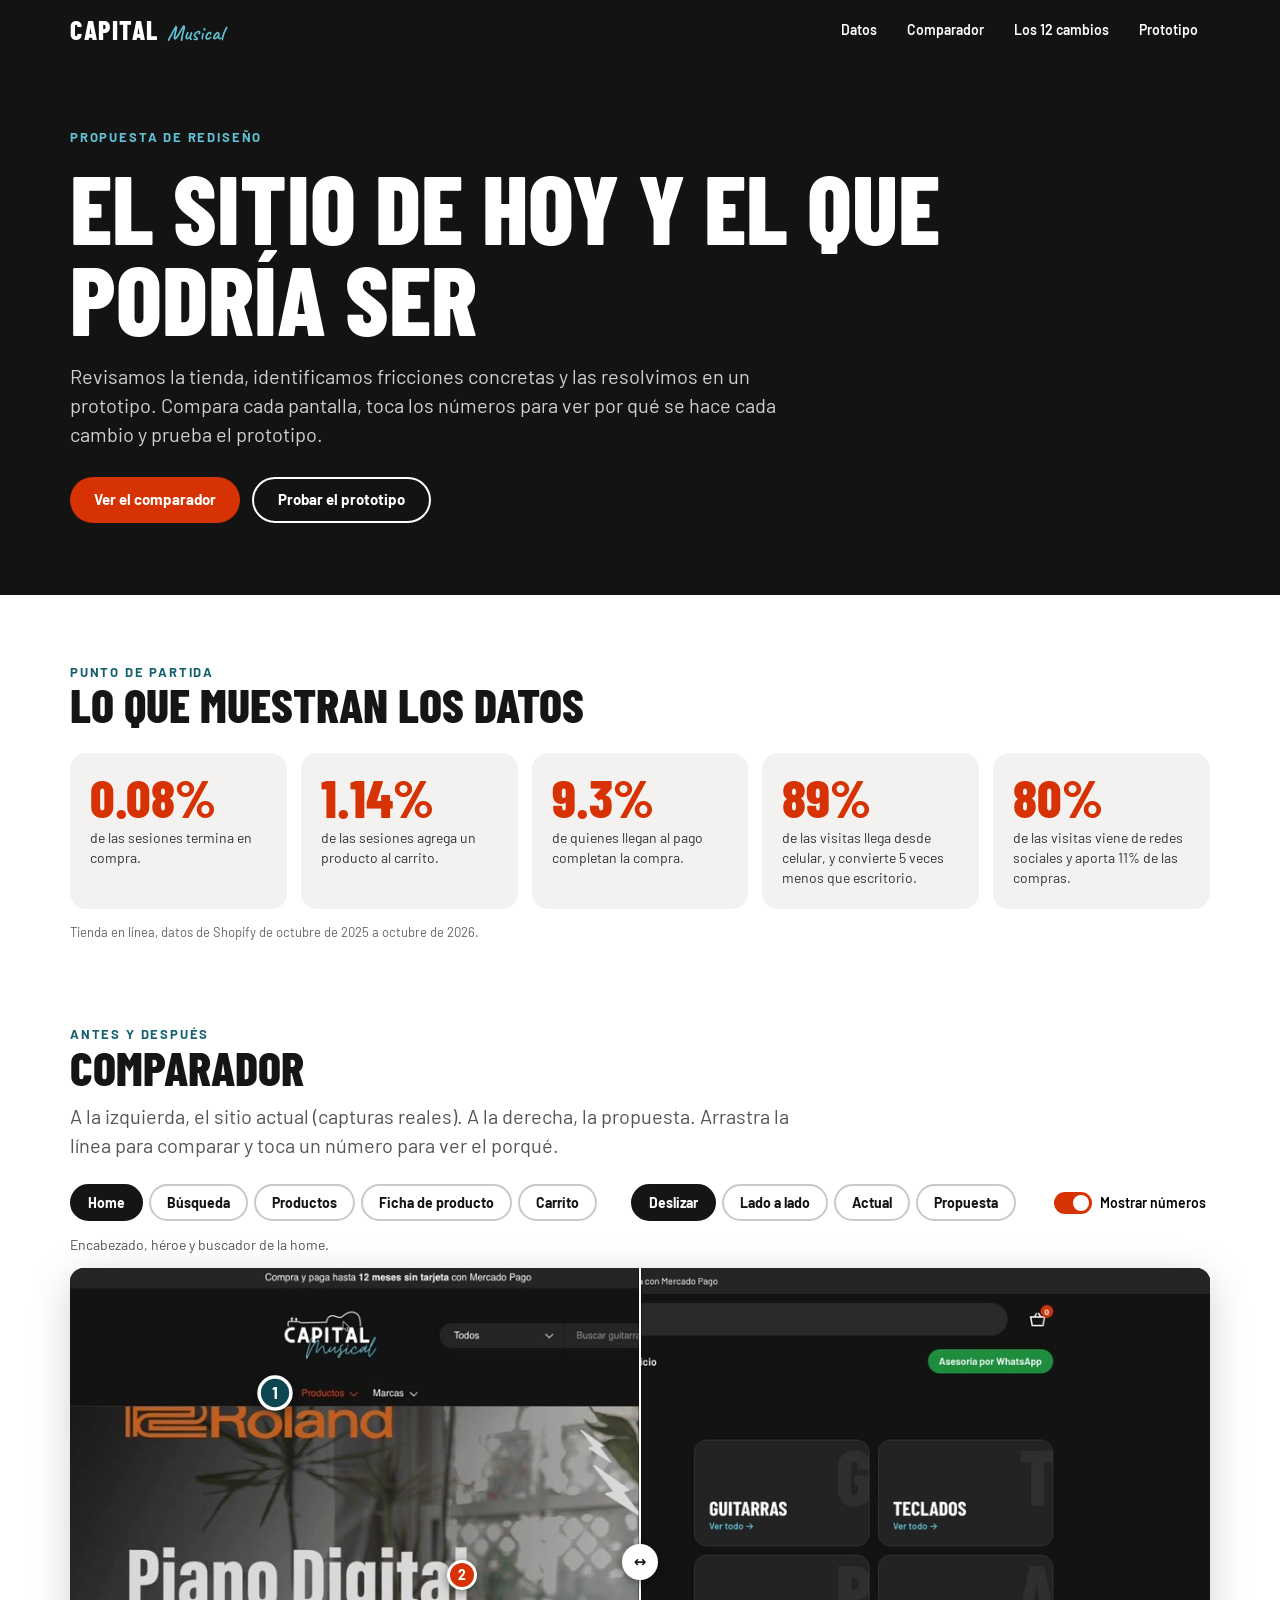
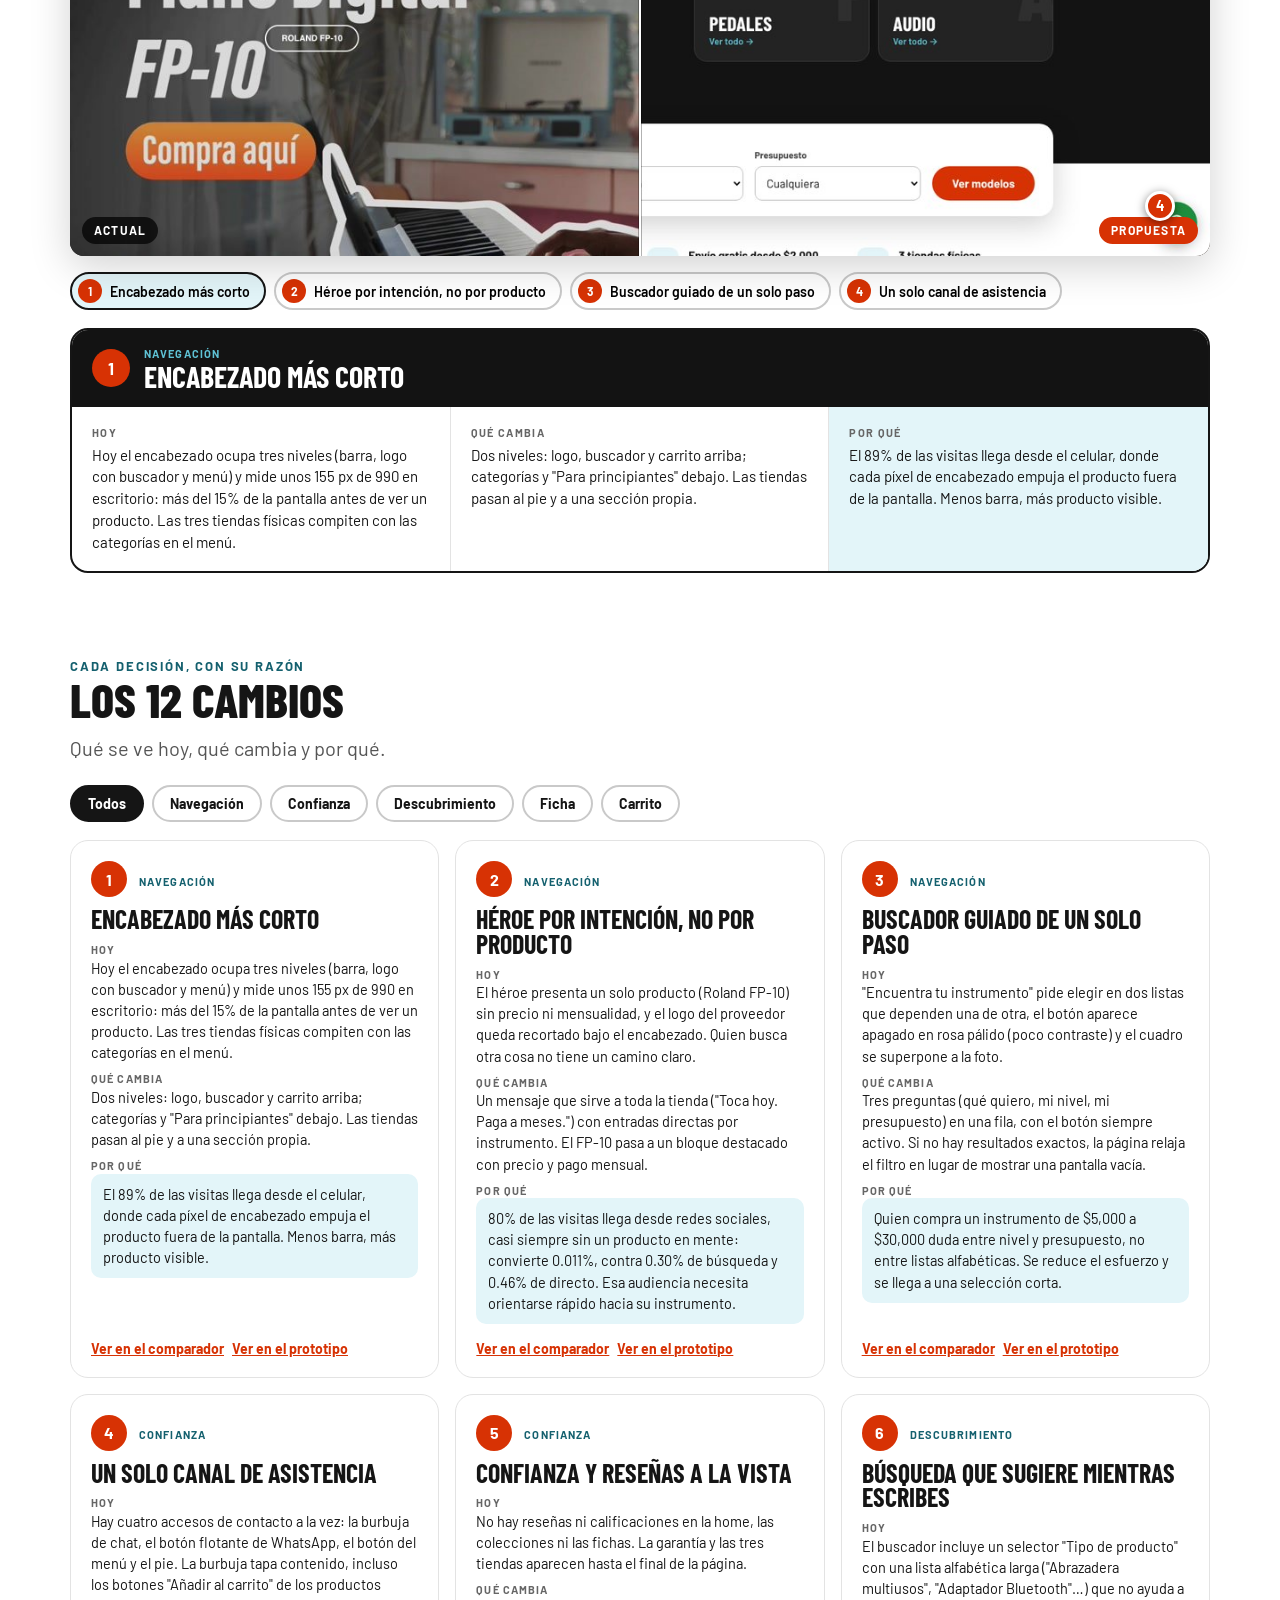
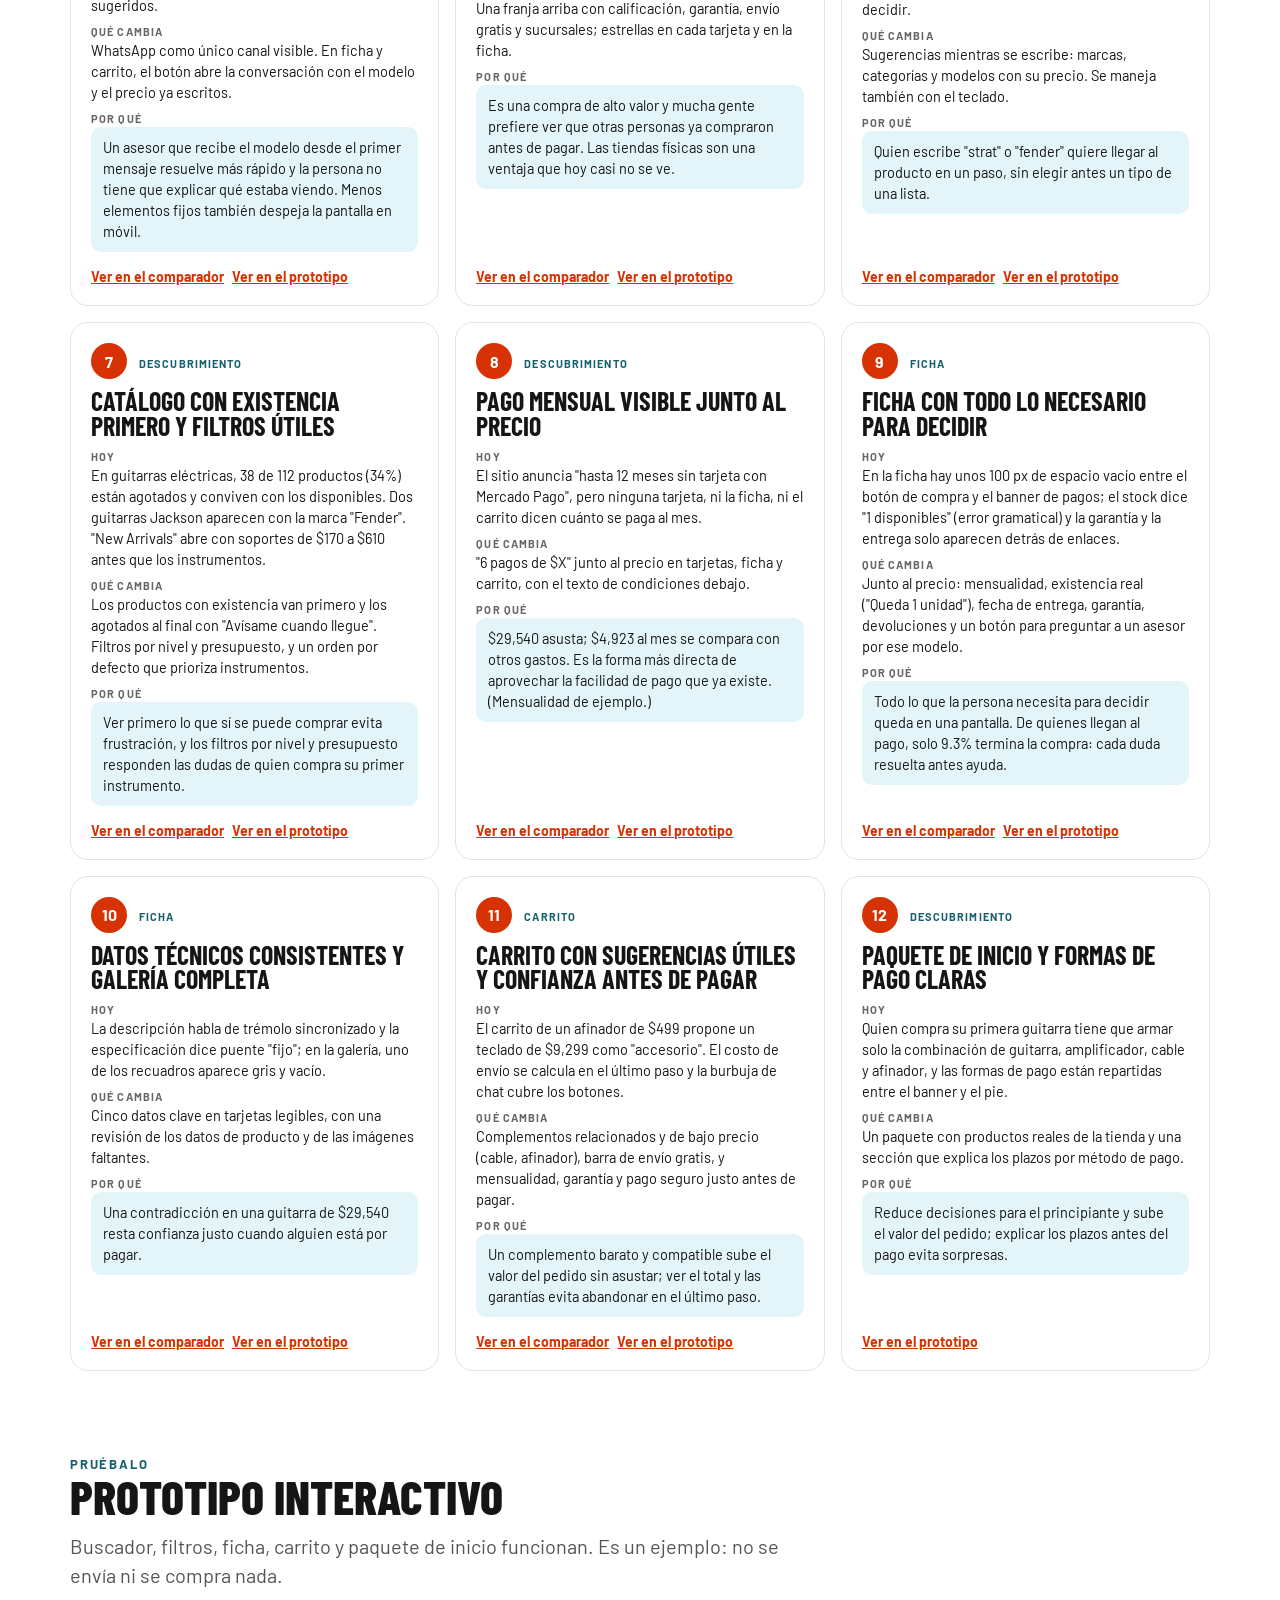
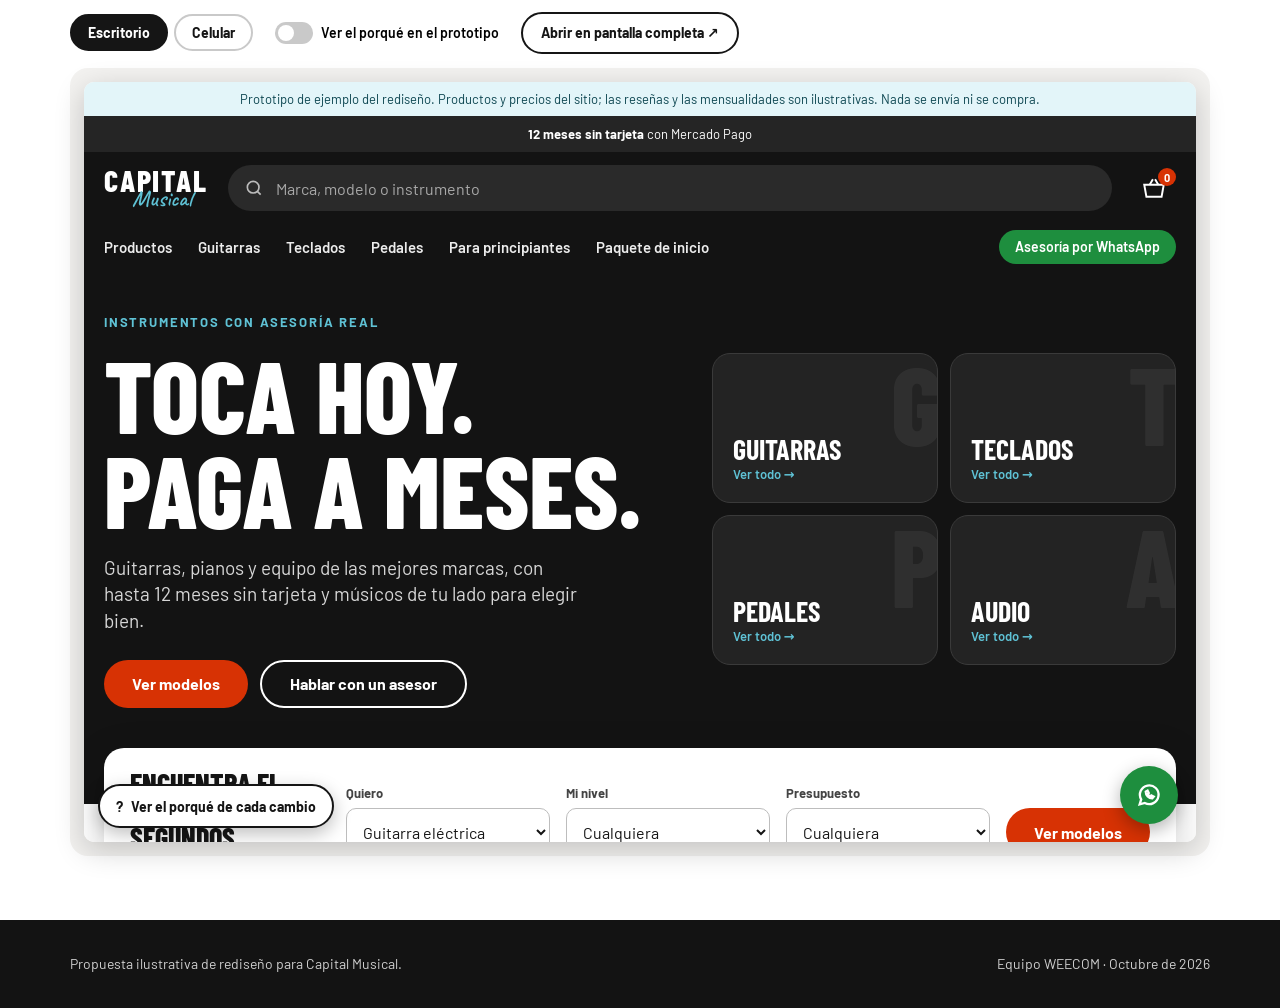
==== index.html @ b3385ed3 "Add files via upload" ====
<!doctype html>
<html lang="es">
<head>
<meta charset="utf-8">
<meta name="viewport" content="width=device-width, initial-scale=1">
<meta name="robots" content="noindex, nofollow">
<title>Capital Musical – Propuesta de rediseño</title>
<meta name="description" content="Comparador del sitio actual y la propuesta, con el porqué de cada cambio y un prototipo para probar.">
<style>
@font-face{font-family:'Barlow';font-weight:400;font-style:normal;font-display:swap;src:url(assets/fonts/barlow-latin-400-normal.woff2) format('woff2')}
@font-face{font-family:'Barlow';font-weight:500;font-style:normal;font-display:swap;src:url(assets/fonts/barlow-latin-500-normal.woff2) format('woff2')}
@font-face{font-family:'Barlow';font-weight:600;font-style:normal;font-display:swap;src:url(assets/fonts/barlow-latin-600-normal.woff2) format('woff2')}
@font-face{font-family:'Barlow';font-weight:700;font-style:normal;font-display:swap;src:url(assets/fonts/barlow-latin-700-normal.woff2) format('woff2')}
@font-face{font-family:'Barlow Condensed';font-weight:600;font-style:normal;font-display:swap;src:url(assets/fonts/barlow-condensed-latin-600-normal.woff2) format('woff2')}
@font-face{font-family:'Barlow Condensed';font-weight:700;font-style:normal;font-display:swap;src:url(assets/fonts/barlow-condensed-latin-700-normal.woff2) format('woff2')}
@font-face{font-family:'Barlow Condensed';font-weight:800;font-style:normal;font-display:swap;src:url(assets/fonts/barlow-condensed-latin-800-normal.woff2) format('woff2')}
@font-face{font-family:'Caveat';font-weight:600;font-style:normal;font-display:swap;src:url(assets/fonts/caveat-latin-600-normal.woff2) format('woff2')}
:root{
  --black:#131313;--ink:#151515;--red:#d73204;--red-d:#b32a03;--cyan:#5fc2d5;--cyan-bg:#e3f5f9;--teal:#0d4651;
  --gray:#f3f2f0;--line:#e3e3e3;--muted:#555;
  --disp:'Barlow Condensed',Impact,sans-serif;--body:'Barlow',system-ui,sans-serif;--script:'Caveat',cursive;
}
*{box-sizing:border-box}
html{scroll-behavior:smooth}
section[id]{scroll-margin-top:76px}
body{margin:0;font-family:var(--body);color:var(--ink);background:#fff;line-height:1.45}
a{color:inherit}
button{font-family:inherit;cursor:pointer}
:focus-visible{outline:3px solid var(--cyan);outline-offset:2px}
.wrap{max-width:1180px;margin:0 auto;padding:0 20px}
h1,h2,h3{font-family:var(--disp);text-transform:uppercase;margin:0;line-height:.95}
h2{font-weight:800;font-size:clamp(32px,4.4vw,48px)}
.eyebrow{font-size:13px;font-weight:700;letter-spacing:.14em;text-transform:uppercase;color:var(--cyan)}
.lead{font-size:clamp(17px,2vw,20px);color:var(--muted);max-width:720px;margin:12px 0 0}
.btn{display:inline-flex;align-items:center;justify-content:center;gap:8px;border:0;border-radius:999px;font-weight:700;font-size:15px;height:46px;padding:0 24px;text-decoration:none;transition:background .15s}
.btn-red{background:var(--red);color:#fff}.btn-red:hover{background:var(--red-d)}
.btn-ghost{background:transparent;color:#fff;border:2px solid #fff}.btn-ghost:hover{background:#fff;color:var(--ink)}
.btn-line{background:#fff;color:var(--ink);border:2px solid var(--ink);height:42px;padding:0 18px;font-size:14px}.btn-line:hover{background:var(--ink);color:#fff}

/* Barra */
header.top{background:var(--black);color:#fff;position:sticky;top:0;z-index:50}
header.top .wrap{display:flex;align-items:center;gap:22px;height:60px}
.logo{display:flex;align-items:baseline;gap:8px;text-decoration:none;white-space:nowrap}
.logo b{font-family:var(--disp);font-weight:800;font-size:26px;letter-spacing:.06em}
.logo i{font-family:var(--script);font-style:normal;font-weight:600;font-size:22px;color:var(--cyan)}
header.top nav{margin-left:auto;display:flex;gap:6px;overflow-x:auto}
header.top nav a{color:#fff;text-decoration:none;font-weight:600;font-size:14px;padding:8px 12px;border-radius:999px;white-space:nowrap}
header.top nav a:hover{background:#2a2a2a;color:var(--cyan)}
@media(max-width:640px){.logo i{display:none}header.top .wrap{gap:10px}}

/* Presentación */
.intro{background:var(--black);color:#fff;padding:64px 0 72px}
.intro h1{font-weight:800;font-size:clamp(46px,8vw,96px);margin:14px 0 18px;max-width:900px}
.intro .lead{color:#d0d0d0}
.intro .cta{display:flex;gap:12px;flex-wrap:wrap;margin-top:28px}

/* Datos */
.data{padding:64px 0 24px}
.cards5{display:grid;grid-template-columns:repeat(5,1fr);gap:14px;margin-top:26px}
.stat{background:var(--gray);border-radius:16px;padding:20px;display:flex;flex-direction:column;gap:6px}
.stat b{font-family:var(--disp);font-weight:800;font-size:clamp(40px,4.2vw,54px);line-height:.9;color:var(--red)}
.stat span{font-size:14px;color:#333}
.src{font-size:13px;color:#666;margin:14px 0 0}
@media(max-width:980px){.cards5{grid-template-columns:repeat(2,1fr)}}
@media(max-width:460px){.cards5{grid-template-columns:1fr}}

/* Comparador */
.cmp{padding:56px 0 24px}
.bar{display:flex;gap:14px 20px;flex-wrap:wrap;align-items:center;justify-content:space-between;margin:24px 0 14px}
.tabs,.modes{display:flex;gap:6px;flex-wrap:wrap}
.tab,.mode{border:2px solid #c9c9c9;background:#fff;color:var(--ink);border-radius:999px;padding:8px 16px;font-weight:700;font-size:14px}
.tab[aria-selected=true],.tab[aria-pressed=true],.mode[aria-pressed=true]{background:var(--ink);border-color:var(--ink);color:#fff}
.switch{display:inline-flex;align-items:center;gap:8px;font-size:14px;font-weight:600;border:0;background:none;padding:6px 4px}
.switch i{width:38px;height:22px;border-radius:99px;background:#c9c9c9;position:relative;transition:background .15s}
.switch i::after{content:"";position:absolute;left:3px;top:3px;width:16px;height:16px;border-radius:50%;background:#fff;transition:transform .15s}
.switch[aria-pressed=true] i{background:var(--red)}.switch[aria-pressed=true] i::after{transform:translateX(16px)}
.hint{font-size:14px;color:var(--muted);margin:0 0 12px}
.stage{position:relative;aspect-ratio:1280/661;background:#111;border-radius:14px;overflow:hidden;user-select:none;-webkit-user-select:none;touch-action:pan-y;box-shadow:0 10px 40px rgba(0,0,0,.18)}
.pane{position:absolute;inset:0}
.pane img{width:100%;height:100%;display:block;object-fit:cover;pointer-events:none}
.tag{position:absolute;bottom:12px;font-size:12px;font-weight:700;letter-spacing:.1em;text-transform:uppercase;background:rgba(0,0,0,.72);color:#fff;border-radius:99px;padding:5px 12px;pointer-events:none}
.pa .tag{left:12px}.pn .tag{right:12px;background:var(--red)}
.stage[data-mode=slide] .pn{clip-path:inset(0 0 0 var(--s))}
.stage[data-mode=a] .pn,.stage[data-mode=n] .pa{display:none}
.stage[data-mode=a] .tag,.stage[data-mode=n] .tag{left:12px;right:auto}
.stage[data-mode=side]{aspect-ratio:auto;display:grid;grid-template-columns:1fr 1fr;gap:12px;overflow:visible;background:none;box-shadow:none}
.stage[data-mode=side] .pane{position:relative;inset:auto;aspect-ratio:1280/661;border-radius:12px;overflow:hidden;box-shadow:0 8px 28px rgba(0,0,0,.18)}
.handle{position:absolute;top:0;bottom:0;left:var(--s);width:44px;margin-left:-22px;cursor:ew-resize;z-index:6;display:none;outline-offset:-4px}
.stage[data-mode=slide] .handle{display:block}
.handle::before{content:"";position:absolute;left:21px;top:0;bottom:0;width:2px;background:#fff;box-shadow:0 0 0 1px rgba(0,0,0,.3)}
.handle i{position:absolute;left:4px;top:50%;margin-top:-18px;width:36px;height:36px;border-radius:50%;background:#fff;box-shadow:0 2px 12px rgba(0,0,0,.45);display:flex;align-items:center;justify-content:center;font-style:normal;font-weight:800;font-size:15px;color:var(--ink)}
.pin{position:absolute;z-index:8;transform:translate(-50%,-50%);width:30px;height:30px;border-radius:50%;border:3px solid #fff;background:var(--red);color:#fff;font-weight:800;font-size:14px;line-height:1;padding:0;display:flex;align-items:center;justify-content:center;box-shadow:0 2px 10px rgba(0,0,0,.5);transition:transform .12s,opacity .15s}
.pin:hover,.pin.sel{background:var(--teal);transform:translate(-50%,-50%) scale(1.18)}
.pin.off{opacity:0;pointer-events:none}
.stage.nopins .pin{display:none}
@media(max-width:640px){.pin{width:24px;height:24px;font-size:12px;border-width:2px}.stage[data-mode=side]{grid-template-columns:1fr}.tag{font-size:10px;padding:4px 9px}}
.legend{display:flex;gap:8px;flex-wrap:wrap;margin:16px 0 0}
.chip{display:inline-flex;align-items:center;gap:8px;border:2px solid #c9c9c9;background:#fff;border-radius:999px;padding:5px 14px 5px 6px;font-size:14px;font-weight:600}
.chip b{width:24px;height:24px;border-radius:50%;background:var(--red);color:#fff;display:inline-flex;align-items:center;justify-content:center;font-size:12px}
.chip[aria-pressed=true]{border-color:var(--ink);background:var(--cyan-bg)}
.detail{margin-top:18px;border:2px solid var(--ink);border-radius:18px;overflow:hidden;background:#fff}
.detail header{display:flex;gap:14px;align-items:center;padding:16px 20px;background:var(--black);color:#fff}
.detail header b.n{flex:0 0 38px;height:38px;border-radius:50%;background:var(--red);display:flex;align-items:center;justify-content:center;font-size:17px}
.detail header small{display:block;color:var(--cyan);font-weight:700;letter-spacing:.1em;text-transform:uppercase;font-size:11px}
.detail header h3{font-size:30px}
.cols{display:grid;grid-template-columns:repeat(3,1fr)}
.cols>div{padding:18px 20px;border-right:1px solid var(--line)}
.cols>div:last-child{border-right:0;background:var(--cyan-bg)}
.cols b{display:block;font-size:11px;letter-spacing:.12em;text-transform:uppercase;color:#666;margin-bottom:4px}
.cols p{margin:0;font-size:15px}
@media(max-width:820px){.cols{grid-template-columns:1fr}.cols>div{border-right:0;border-bottom:1px solid var(--line)}}

/* Cambios */
.chg{padding:56px 0 24px}
.filt{display:flex;gap:8px;flex-wrap:wrap;margin:22px 0 18px}
.grid3{display:grid;grid-template-columns:repeat(3,1fr);gap:16px}
.cc{border:1px solid var(--line);border-radius:18px;padding:20px;display:flex;flex-direction:column;gap:10px;background:#fff;scroll-margin-top:90px}
.cc.flash{box-shadow:0 0 0 3px var(--red)}
.cc .top{display:flex;gap:12px;align-items:center}
.cc .top b{flex:0 0 36px;height:36px;border-radius:50%;background:var(--red);color:#fff;display:flex;align-items:center;justify-content:center;font-size:16px}
.cc small{font-size:11px;font-weight:700;letter-spacing:.1em;text-transform:uppercase;color:#14606e}
.cc h3{font-size:26px}
.cc dl{margin:0;display:flex;flex-direction:column;gap:8px;font-size:14.5px}
.cc dt{font-size:11px;font-weight:700;letter-spacing:.1em;text-transform:uppercase;color:#666}
.cc dd{margin:0}
.cc dd.why{background:var(--cyan-bg);border-radius:10px;padding:10px 12px}
.cc .links{margin-top:auto;display:flex;gap:8px;flex-wrap:wrap;padding-top:6px}
.cc .links button{border:0;background:none;padding:0;color:var(--red);font-weight:700;font-size:14px;text-decoration:underline}
@media(max-width:980px){.grid3{grid-template-columns:repeat(2,1fr)}}
@media(max-width:640px){.grid3{grid-template-columns:1fr}}

/* Prototipo */
.proto{padding:56px 0 64px}
.pbar{display:flex;gap:12px 18px;flex-wrap:wrap;align-items:center;margin:22px 0 14px}
.frame{background:var(--gray);border-radius:18px;padding:14px;display:flex;justify-content:center}
.frame iframe{border:0;background:#fff;border-radius:10px;width:100%;height:760px;box-shadow:0 8px 30px rgba(0,0,0,.2);transition:width .25s}
.frame.mobile iframe{width:390px;max-width:100%;height:760px}

footer.site{background:var(--black);color:#cfcfcf;padding:34px 0;font-size:14px}
footer.site .wrap{display:flex;justify-content:space-between;gap:12px;flex-wrap:wrap}
</style>
</head>
<body>

<header class="top">
  <div class="wrap">
    <a class="logo" href="#inicio" aria-label="Inicio"><b>CAPITAL</b><i>Musical</i></a>
    <nav aria-label="Secciones">
      <a href="#datos">Datos</a><a href="#comparador">Comparador</a><a href="#cambios">Los 12 cambios</a><a href="#prototipo">Prototipo</a>
    </nav>
  </div>
</header>

<main id="inicio">
  <section class="intro">
    <div class="wrap">
      <span class="eyebrow">Propuesta de rediseño</span>
      <h1>El sitio de hoy y el que podría ser</h1>
      <p class="lead">Revisamos la tienda, identificamos fricciones concretas y las resolvimos en un prototipo. Compara cada pantalla, toca los números para ver por qué se hace cada cambio y prueba el prototipo.</p>
      <div class="cta">
        <a class="btn btn-red" href="#comparador">Ver el comparador</a>
        <a class="btn btn-ghost" href="#prototipo">Probar el prototipo</a>
      </div>
    </div>
  </section>

  <section class="data" id="datos">
    <div class="wrap">
      <span class="eyebrow" style="color:#14606e">Punto de partida</span>
      <h2>Lo que muestran los datos</h2>
      <div class="cards5">
        <div class="stat"><b>0.08%</b><span>de las sesiones termina en compra.</span></div>
        <div class="stat"><b>1.14%</b><span>de las sesiones agrega un producto al carrito.</span></div>
        <div class="stat"><b>9.3%</b><span>de quienes llegan al pago completan la compra.</span></div>
        <div class="stat"><b>89%</b><span>de las visitas llega desde celular, y convierte 5 veces menos que escritorio.</span></div>
        <div class="stat"><b>80%</b><span>de las visitas viene de redes sociales y aporta 11% de las compras.</span></div>
      </div>
      <p class="src">Tienda en línea, datos de Shopify de octubre de 2025 a octubre de 2026.</p>
    </div>
  </section>

  <section class="cmp" id="comparador">
    <div class="wrap">
      <span class="eyebrow" style="color:#14606e">Antes y después</span>
      <h2>Comparador</h2>
      <p class="lead">A la izquierda, el sitio actual (capturas reales). A la derecha, la propuesta. Arrastra la línea para comparar y toca un número para ver el porqué.</p>

      <div class="bar">
        <div class="tabs" role="tablist" aria-label="Pantalla" id="tabs"></div>
        <div class="modes" role="group" aria-label="Modo de vista" id="modes">
          <button class="mode" data-m="slide" aria-pressed="true">Deslizar</button>
          <button class="mode" data-m="side" aria-pressed="false">Lado a lado</button>
          <button class="mode" data-m="a" aria-pressed="false">Actual</button>
          <button class="mode" data-m="n" aria-pressed="false">Propuesta</button>
        </div>
        <button class="switch" id="pinSwitch" aria-pressed="true"><i></i>Mostrar números</button>
      </div>
      <p class="hint" id="vdesc"></p>

      <div class="stage" id="stage" data-mode="slide" style="--s:50%">
        <div class="pane pa"><img id="imgA" alt="Sitio actual"><div class="pins" id="pinsA"></div><span class="tag">Actual</span></div>
        <div class="pane pn"><img id="imgN" alt="Propuesta"><div class="pins" id="pinsN"></div><span class="tag">Propuesta</span></div>
        <div class="handle" id="handle" role="slider" tabindex="0" aria-label="Comparar actual y propuesta" aria-valuemin="0" aria-valuemax="100" aria-valuenow="50"><i aria-hidden="true">↔</i></div>
      </div>

      <div class="legend" id="legend" aria-label="Cambios en esta pantalla"></div>
      <div class="detail" id="detail" aria-live="polite"></div>
    </div>
  </section>

  <section class="chg" id="cambios">
    <div class="wrap">
      <span class="eyebrow" style="color:#14606e">Cada decisión, con su razón</span>
      <h2>Los 12 cambios</h2>
      <p class="lead">Qué se ve hoy, qué cambia y por qué.</p>
      <div class="filt" id="filt" role="group" aria-label="Filtrar por área"></div>
      <div class="grid3" id="cards"></div>
    </div>
  </section>

  <section class="proto" id="prototipo">
    <div class="wrap">
      <span class="eyebrow" style="color:#14606e">Pruébalo</span>
      <h2>Prototipo interactivo</h2>
      <p class="lead">Buscador, filtros, ficha, carrito y paquete de inicio funcionan. Es un ejemplo: no se envía ni se compra nada.</p>
      <div class="pbar">
        <div class="modes" id="pmodes" role="group" aria-label="Tamaño de pantalla">
          <button class="mode" data-w="d" aria-pressed="true">Escritorio</button>
          <button class="mode" data-w="m" aria-pressed="false">Celular</button>
        </div>
        <button class="switch" id="whySwitch" aria-pressed="false"><i></i>Ver el porqué en el prototipo</button>
        <a class="btn btn-line" id="full" href="prototipo.html?why=1" target="_blank" rel="noopener">Abrir en pantalla completa ↗</a>
      </div>
      <div class="frame" id="frame"><iframe id="pf" src="prototipo.html" title="Prototipo del sitio rediseñado" loading="lazy"></iframe></div>
    </div>
  </section>
</main>

<footer class="site"><div class="wrap"><span>Propuesta ilustrativa de rediseño para Capital Musical.</span><span>Equipo WEECOM · Octubre de 2026</span></div></footer>

<script src="assets/cambios.js"></script>
<script src="assets/vistas.js"></script>
<script>
(function(){
  'use strict';
  var C=window.CAMBIOS||[],V=window.VISTAS||[],by={};
  C.forEach(function(c,i){c.n=i+1;by[c.id]=c;});
  var $=function(s,el){return (el||document).querySelector(s);};
  var esc=function(s){return String(s).replace(/&/g,'&amp;').replace(/</g,'&lt;');};
  var st={v:0,mode:'slide',pins:true,s:50,sel:null};
  var stage=$('#stage');

  /* Pestañas */
  $('#tabs').innerHTML=V.map(function(v,i){return '<button class="tab" role="tab" id="tab'+i+'" data-i="'+i+'" aria-selected="'+(i===0)+'">'+esc(v.tab)+'</button>';}).join('');
  $('#tabs').addEventListener('click',function(e){var b=e.target.closest('.tab');if(b)setView(+b.dataset.i);});
  $('#tabs').addEventListener('keydown',function(e){
    if(e.key!=='ArrowRight'&&e.key!=='ArrowLeft')return;
    var n=(st.v+(e.key==='ArrowRight'?1:-1)+V.length)%V.length;setView(n);$('#tab'+n).focus();
  });

  function ids(v){var o=[];v.pinsA.concat(v.pinsN).forEach(function(p){if(o.indexOf(p.c)<0)o.push(p.c);});
    return o.sort(function(a,b){return by[a].n-by[b].n;});}
  function pinHTML(p){var c=by[p.c];return '<button class="pin" data-c="'+p.c+'" data-x="'+p.x+'" style="left:'+p.x+'%;top:'+p.y+'%" aria-label="'+esc(c.titulo)+'">'+c.n+'</button>';}

  function setView(i){
    st.v=i;var v=V[i];
    document.querySelectorAll('.tab').forEach(function(t,k){t.setAttribute('aria-selected',k===i);});
    $('#imgA').src=v.actual;$('#imgA').alt='Sitio actual: '+v.desc;
    $('#imgN').src=v.nuevo;$('#imgN').alt='Propuesta: '+v.desc;
    $('#pinsA').innerHTML=v.pinsA.map(pinHTML).join('');
    $('#pinsN').innerHTML=v.pinsN.map(pinHTML).join('');
    $('#vdesc').textContent=v.desc+'.';
    var l=ids(v);
    $('#legend').innerHTML=l.map(function(id){return '<button class="chip" data-c="'+id+'" aria-pressed="false"><b>'+by[id].n+'</b>'+esc(by[id].titulo)+'</button>';}).join('');
    select(l[0]);slide();
  }
  function select(id){
    st.sel=id;var c=by[id];
    document.querySelectorAll('.pin').forEach(function(p){p.classList.toggle('sel',p.dataset.c===id);});
    document.querySelectorAll('#legend .chip').forEach(function(p){p.setAttribute('aria-pressed',p.dataset.c===id);});
    $('#detail').innerHTML='<header><b class="n">'+c.n+'</b><div><small>'+esc(c.area)+'</small><h3>'+esc(c.titulo)+'</h3></div></header>'+
      '<div class="cols"><div><b>Hoy</b><p>'+esc(c.problema)+'</p></div><div><b>Qué cambia</b><p>'+esc(c.cambio)+'</p></div><div><b>Por qué</b><p>'+esc(c.porque)+'</p></div></div>';
  }
  document.addEventListener('click',function(e){
    var p=e.target.closest('.pin,#legend .chip');if(p&&p.dataset.c){select(p.dataset.c);}
  });

  /* Deslizador */
  function slide(){
    stage.style.setProperty('--s',st.s+'%');
    $('#handle').setAttribute('aria-valuenow',Math.round(st.s));
    var slideMode=st.mode==='slide';
    document.querySelectorAll('#pinsA .pin').forEach(function(p){p.classList.toggle('off',slideMode&&(+p.dataset.x)>st.s-2);});
    document.querySelectorAll('#pinsN .pin').forEach(function(p){p.classList.toggle('off',slideMode&&(+p.dataset.x)<st.s+2);});
  }
  var drag=false;
  function setS(e){var r=stage.getBoundingClientRect();st.s=Math.max(3,Math.min(97,(e.clientX-r.left)/r.width*100));slide();}
  stage.addEventListener('pointerdown',function(e){if(st.mode!=='slide'||e.target.closest('.pin'))return;drag=true;try{stage.setPointerCapture(e.pointerId);}catch(x){}setS(e);});
  stage.addEventListener('pointermove',function(e){if(drag)setS(e);});
  ['pointerup','pointercancel'].forEach(function(n){stage.addEventListener(n,function(){drag=false;});});
  $('#handle').addEventListener('keydown',function(e){
    var d=e.key==='ArrowLeft'?-4:e.key==='ArrowRight'?4:0;if(!d)return;e.preventDefault();st.s=Math.max(3,Math.min(97,st.s+d));slide();
  });

  $('#modes').addEventListener('click',function(e){
    var b=e.target.closest('.mode');if(!b)return;
    st.mode=b.dataset.m;stage.dataset.mode=st.mode;
    document.querySelectorAll('#modes .mode').forEach(function(m){m.setAttribute('aria-pressed',m===b);});slide();
  });
  $('#pinSwitch').addEventListener('click',function(){
    st.pins=!st.pins;this.setAttribute('aria-pressed',st.pins);stage.classList.toggle('nopins',!st.pins);
  });

  /* Tarjetas de cambios */
  var areas=['Todos'];C.forEach(function(c){if(areas.indexOf(c.area)<0)areas.push(c.area);});
  $('#filt').innerHTML=areas.map(function(a,i){return '<button class="tab" data-a="'+esc(a)+'" aria-pressed="'+(i===0)+'">'+esc(a)+'</button>';}).join('');
  function viewOf(id){for(var i=0;i<V.length;i++){if(ids(V[i]).indexOf(id)>=0)return i;}return -1;}
  function cards(area){
    $('#cards').innerHTML=C.filter(function(c){return area==='Todos'||c.area===area;}).map(function(c){
      var vi=viewOf(c.id);
      return '<article class="cc" id="cc-'+c.id+'"><div class="top"><b>'+c.n+'</b><div><small>'+esc(c.area)+'</small></div></div><h3>'+esc(c.titulo)+'</h3>'+
        '<dl><div><dt>Hoy</dt><dd>'+esc(c.problema)+'</dd></div><div><dt>Qué cambia</dt><dd>'+esc(c.cambio)+'</dd></div><div><dt>Por qué</dt><dd class="why">'+esc(c.porque)+'</dd></div></dl>'+
        '<div class="links">'+(vi>=0?'<button data-cmp="'+c.id+'">Ver en el comparador</button>':'')+'<button data-pro="'+c.id+'">Ver en el prototipo</button></div></article>';
    }).join('');
  }
  $('#filt').addEventListener('click',function(e){
    var b=e.target.closest('[data-a]');if(!b)return;
    document.querySelectorAll('#filt .tab').forEach(function(t){t.setAttribute('aria-pressed',t===b);});cards(b.dataset.a);
  });
  $('#cards').addEventListener('click',function(e){
    var a=e.target.closest('[data-cmp]');
    if(a){var id=a.dataset.cmp,vi=viewOf(id);setView(vi);select(id);$('#comparador').scrollIntoView({behavior:'smooth'});return;}
    var p=e.target.closest('[data-pro]');
    if(p){$('#prototipo').scrollIntoView({behavior:'smooth'});setWhy(true);setTimeout(function(){post({type:'why-show',id:p.dataset.pro});},400);}
  });

  /* Prototipo */
  var pf=$('#pf');
  function post(m){try{pf.contentWindow.postMessage(m,'*');}catch(e){}}
  var whyOn=false;
  function setWhy(v){whyOn=v;$('#whySwitch').setAttribute('aria-pressed',v);post({type:'why',on:v});}
  $('#whySwitch').addEventListener('click',function(){setWhy(!whyOn);});
  pf.addEventListener('load',function(){if(whyOn)post({type:'why',on:true});});
  $('#pmodes').addEventListener('click',function(e){
    var b=e.target.closest('.mode');if(!b)return;
    $('#frame').classList.toggle('mobile',b.dataset.w==='m');
    document.querySelectorAll('#pmodes .mode').forEach(function(m){m.setAttribute('aria-pressed',m===b);});
  });

  cards('Todos');setView(0);
})();
</script>
</body>
</html>
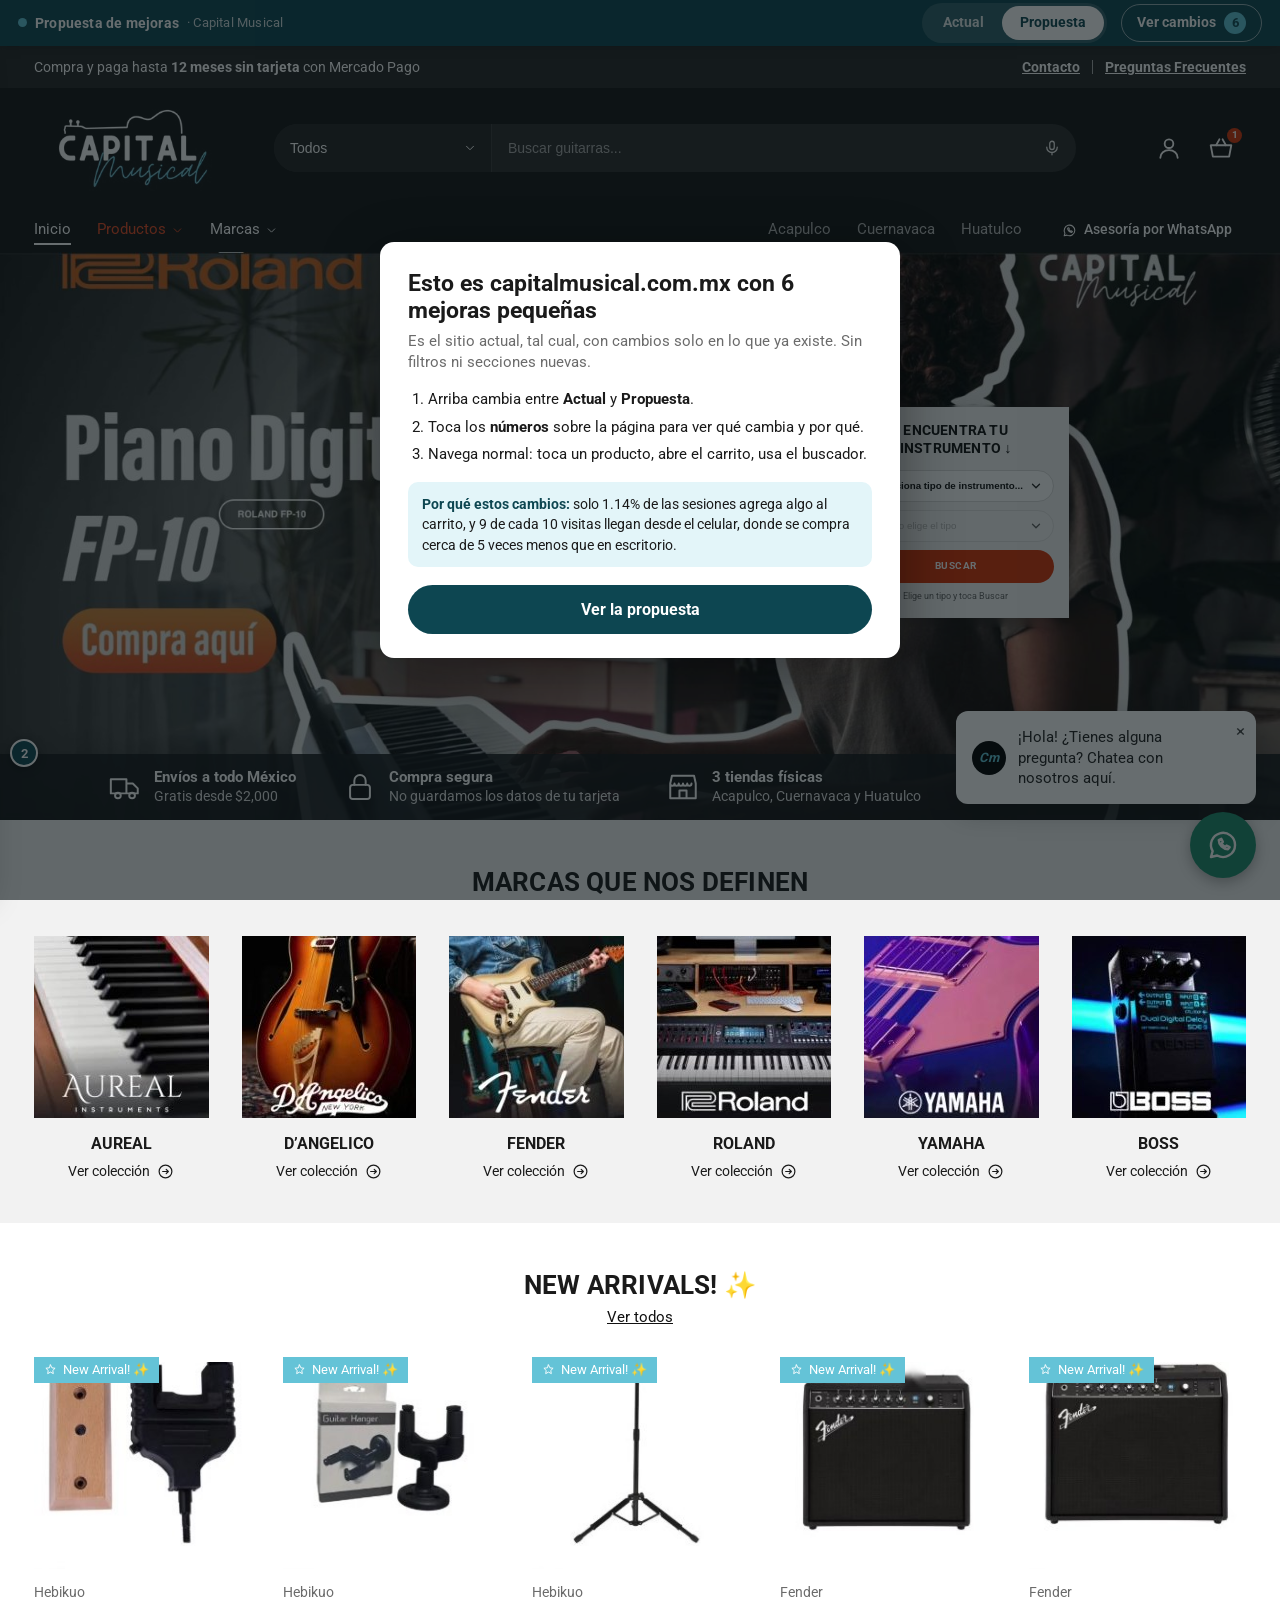
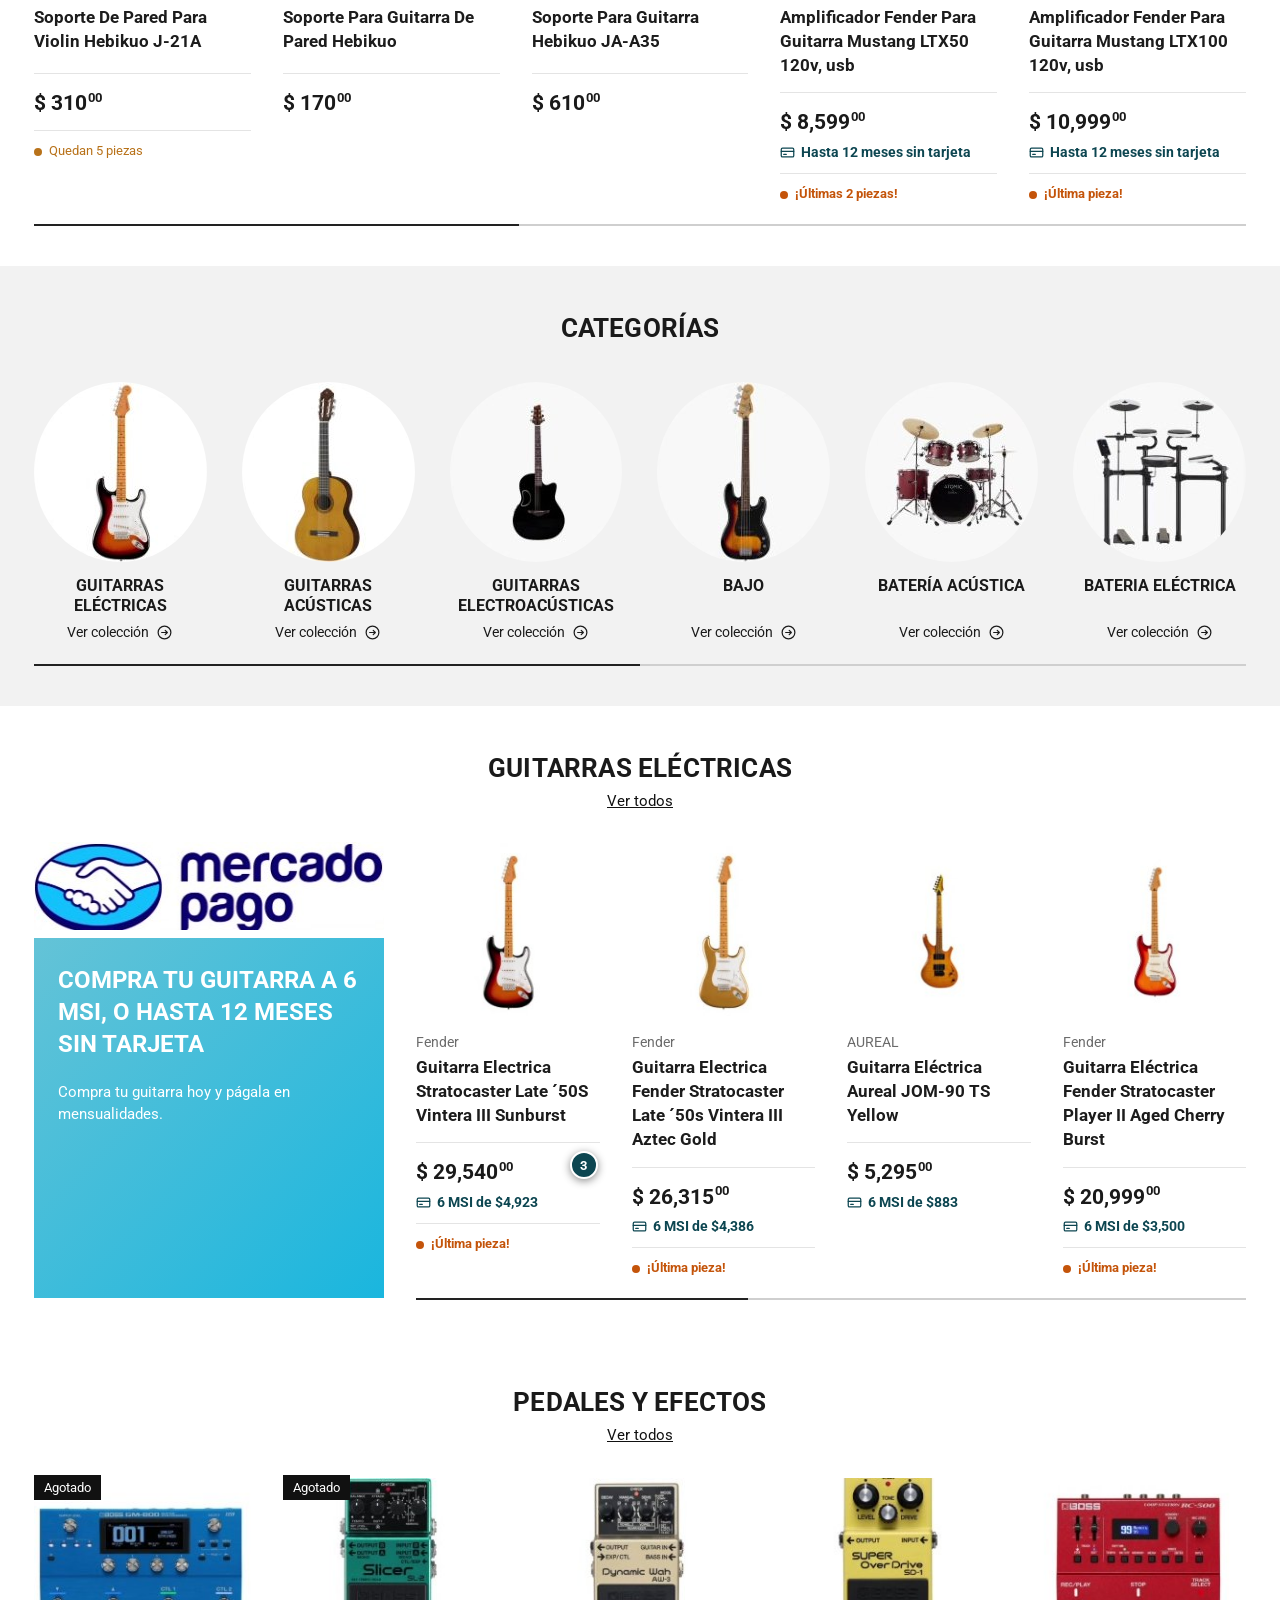
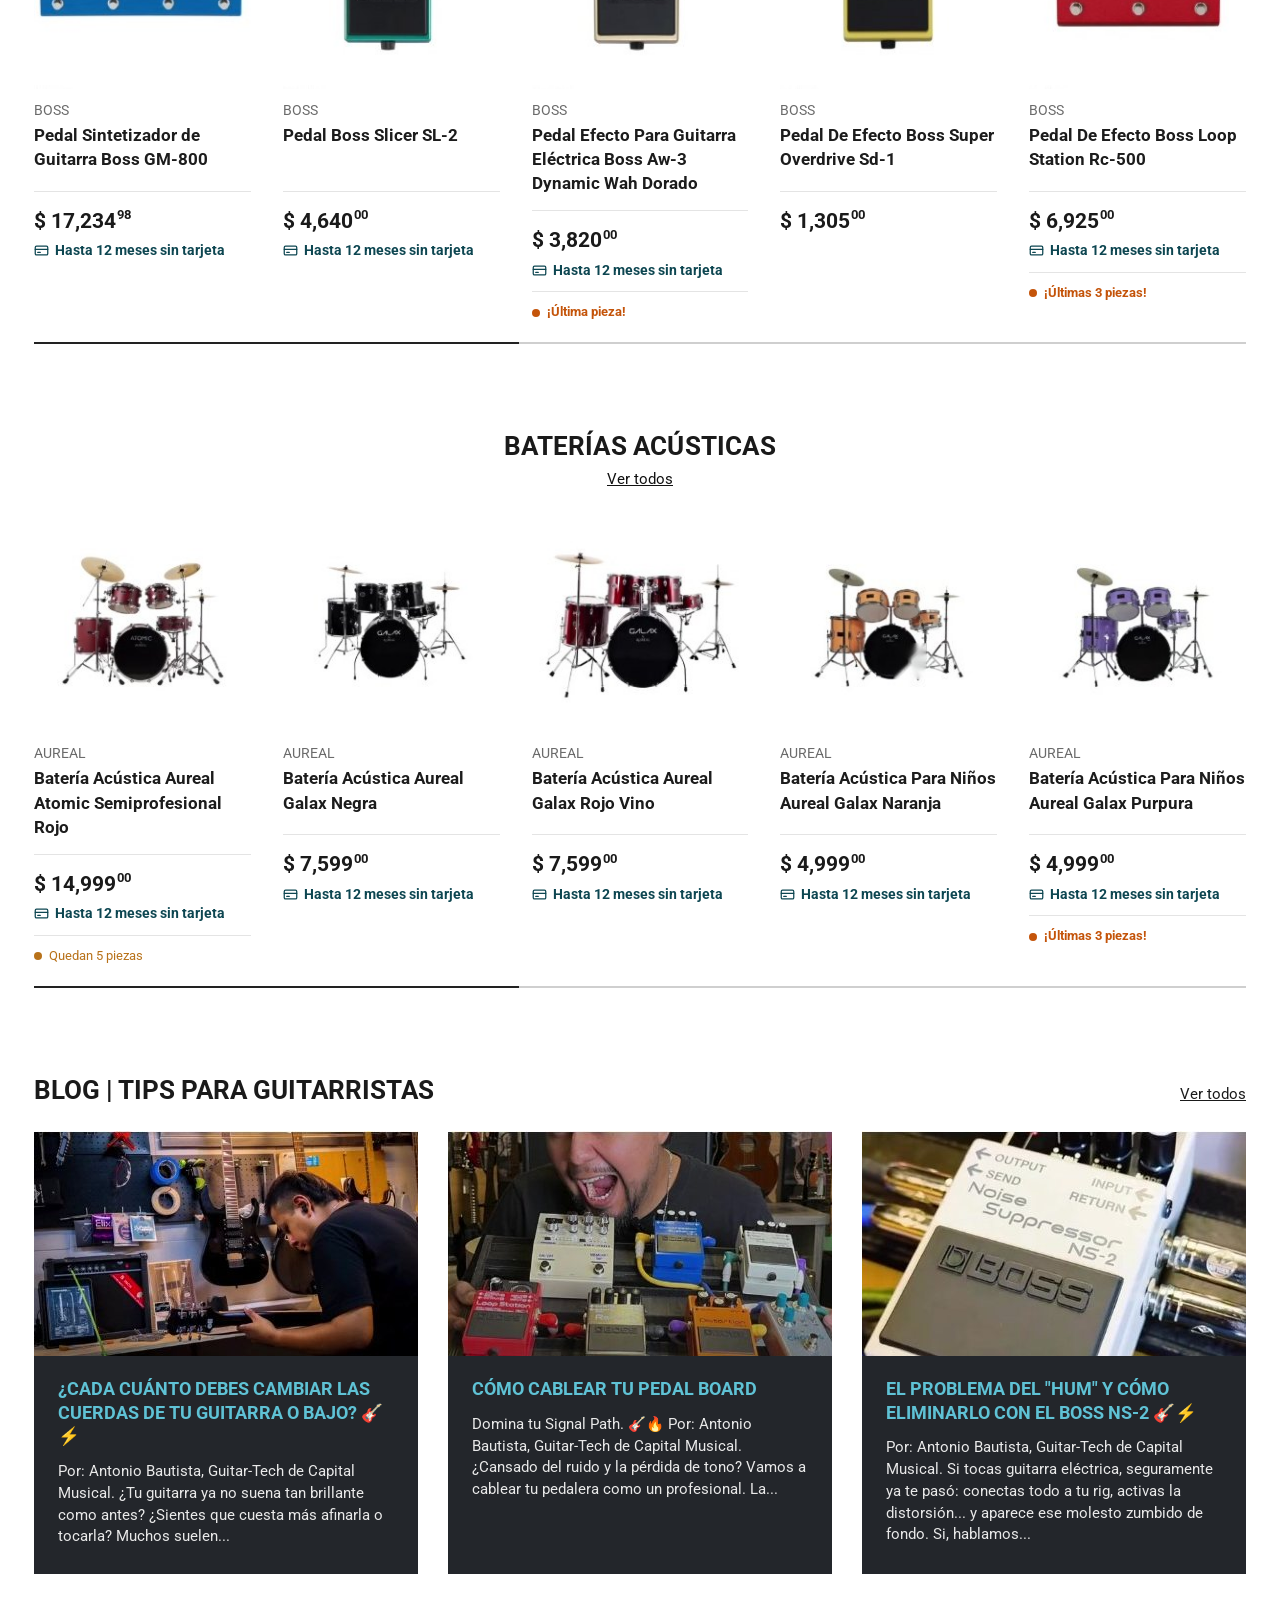
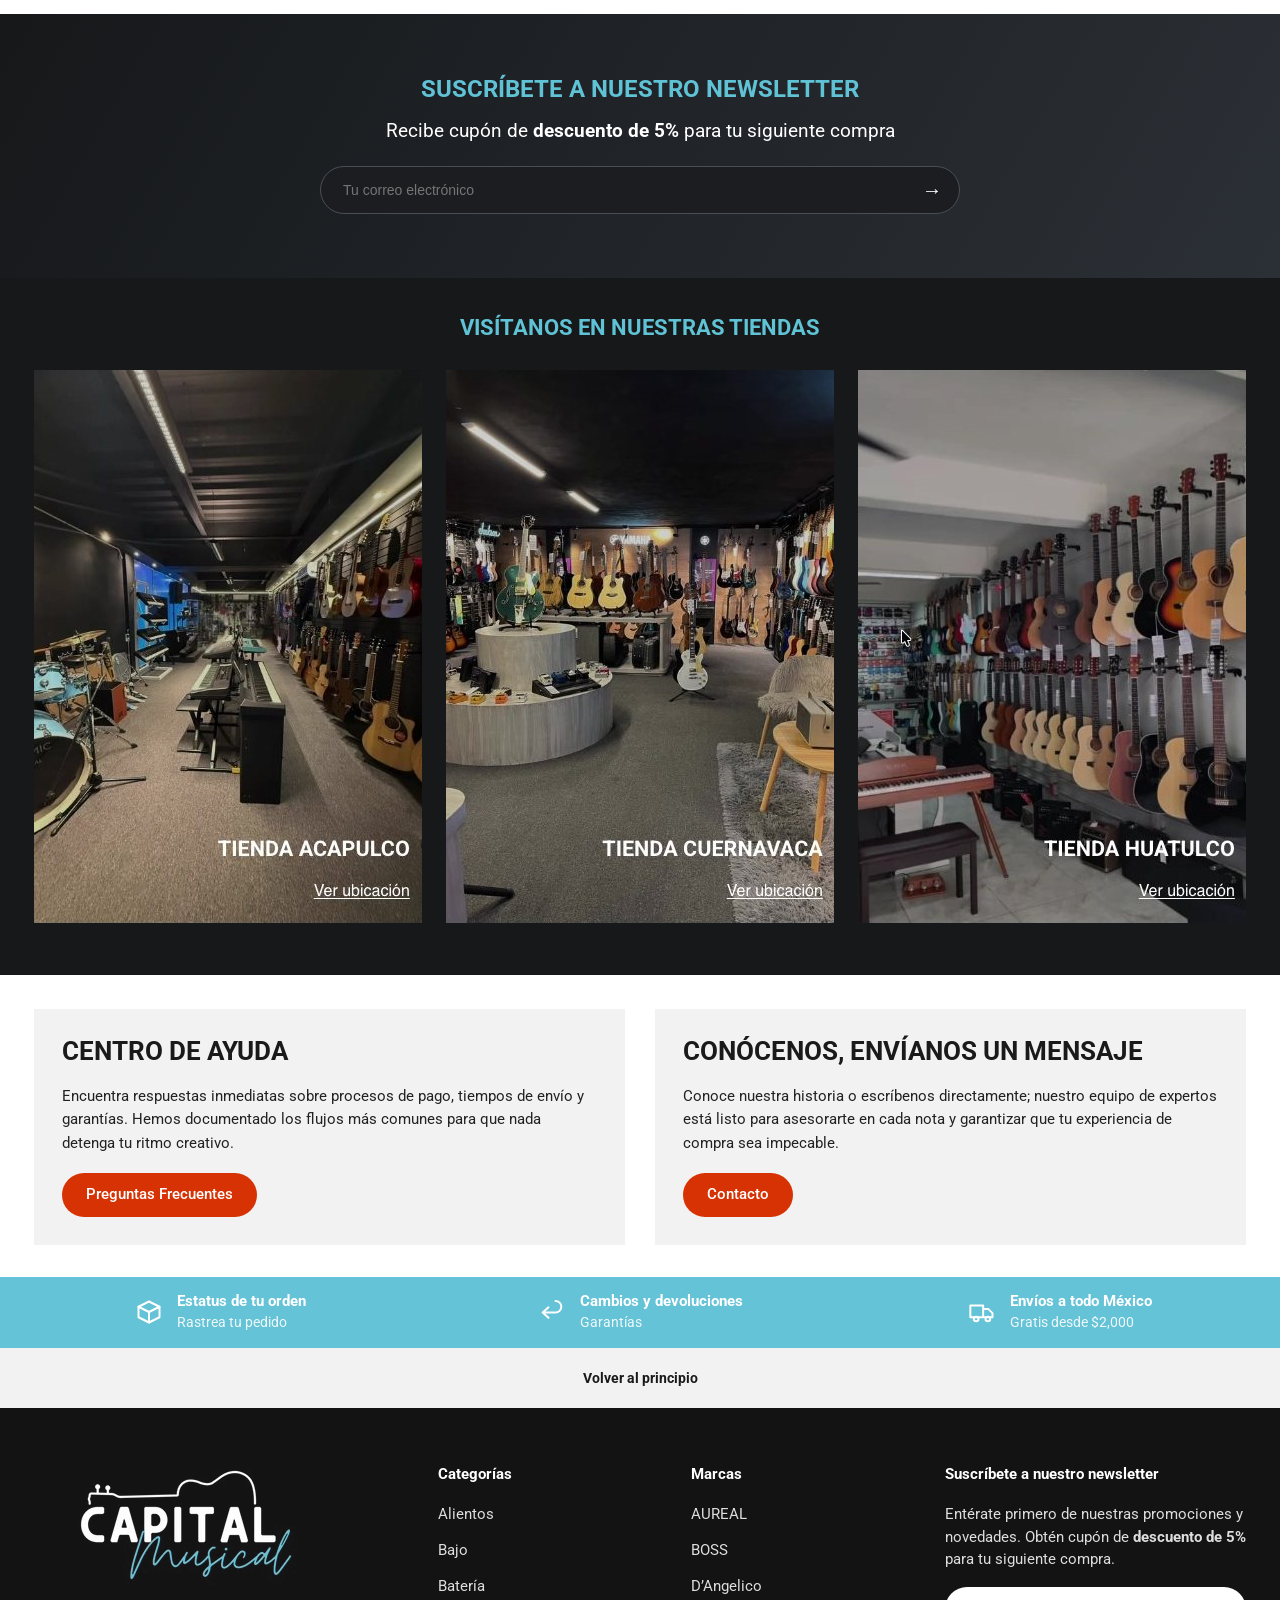
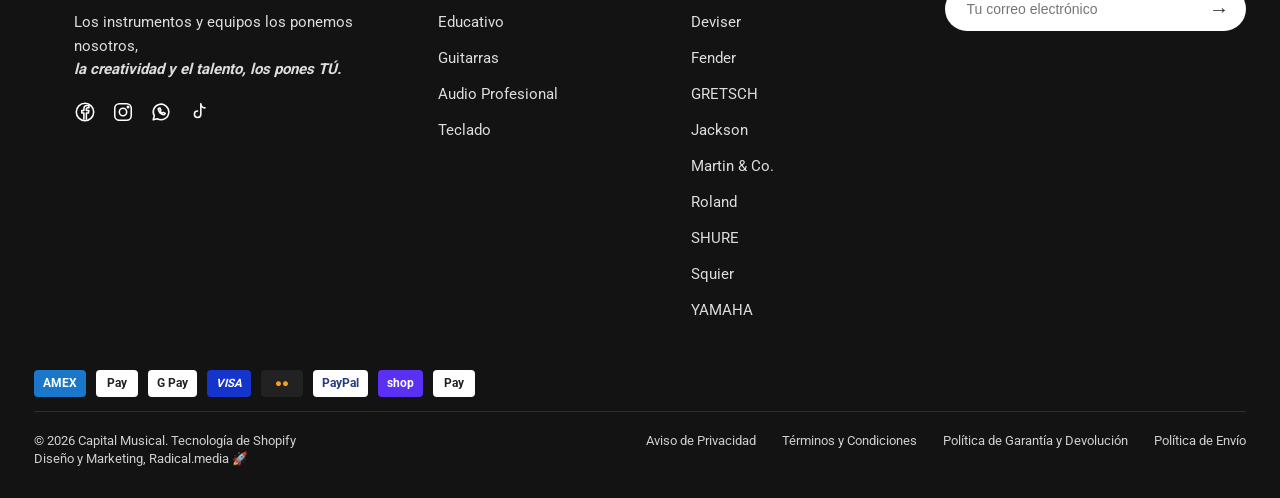
==== commit 52f12771: "Add files via upload" ====
--- a/index.html
+++ b/index.html
@@ -4,351 +4,279 @@
 <meta charset="utf-8">
 <meta name="viewport" content="width=device-width, initial-scale=1">
 <meta name="robots" content="noindex, nofollow">
-<title>Capital Musical – Propuesta de rediseño</title>
-<meta name="description" content="Comparador del sitio actual y la propuesta, con el porqué de cada cambio y un prototipo para probar.">
-<style>
-@font-face{font-family:'Barlow';font-weight:400;font-style:normal;font-display:swap;src:url(assets/fonts/barlow-latin-400-normal.woff2) format('woff2')}
-@font-face{font-family:'Barlow';font-weight:500;font-style:normal;font-display:swap;src:url(assets/fonts/barlow-latin-500-normal.woff2) format('woff2')}
-@font-face{font-family:'Barlow';font-weight:600;font-style:normal;font-display:swap;src:url(assets/fonts/barlow-latin-600-normal.woff2) format('woff2')}
-@font-face{font-family:'Barlow';font-weight:700;font-style:normal;font-display:swap;src:url(assets/fonts/barlow-latin-700-normal.woff2) format('woff2')}
-@font-face{font-family:'Barlow Condensed';font-weight:600;font-style:normal;font-display:swap;src:url(assets/fonts/barlow-condensed-latin-600-normal.woff2) format('woff2')}
-@font-face{font-family:'Barlow Condensed';font-weight:700;font-style:normal;font-display:swap;src:url(assets/fonts/barlow-condensed-latin-700-normal.woff2) format('woff2')}
-@font-face{font-family:'Barlow Condensed';font-weight:800;font-style:normal;font-display:swap;src:url(assets/fonts/barlow-condensed-latin-800-normal.woff2) format('woff2')}
-@font-face{font-family:'Caveat';font-weight:600;font-style:normal;font-display:swap;src:url(assets/fonts/caveat-latin-600-normal.woff2) format('woff2')}
-:root{
-  --black:#131313;--ink:#151515;--red:#d73204;--red-d:#b32a03;--cyan:#5fc2d5;--cyan-bg:#e3f5f9;--teal:#0d4651;
-  --gray:#f3f2f0;--line:#e3e3e3;--muted:#555;
-  --disp:'Barlow Condensed',Impact,sans-serif;--body:'Barlow',system-ui,sans-serif;--script:'Caveat',cursive;
-}
-*{box-sizing:border-box}
-html{scroll-behavior:smooth}
-section[id]{scroll-margin-top:76px}
-body{margin:0;font-family:var(--body);color:var(--ink);background:#fff;line-height:1.45}
-a{color:inherit}
-button{font-family:inherit;cursor:pointer}
-:focus-visible{outline:3px solid var(--cyan);outline-offset:2px}
-.wrap{max-width:1180px;margin:0 auto;padding:0 20px}
-h1,h2,h3{font-family:var(--disp);text-transform:uppercase;margin:0;line-height:.95}
-h2{font-weight:800;font-size:clamp(32px,4.4vw,48px)}
-.eyebrow{font-size:13px;font-weight:700;letter-spacing:.14em;text-transform:uppercase;color:var(--cyan)}
-.lead{font-size:clamp(17px,2vw,20px);color:var(--muted);max-width:720px;margin:12px 0 0}
-.btn{display:inline-flex;align-items:center;justify-content:center;gap:8px;border:0;border-radius:999px;font-weight:700;font-size:15px;height:46px;padding:0 24px;text-decoration:none;transition:background .15s}
-.btn-red{background:var(--red);color:#fff}.btn-red:hover{background:var(--red-d)}
-.btn-ghost{background:transparent;color:#fff;border:2px solid #fff}.btn-ghost:hover{background:#fff;color:var(--ink)}
-.btn-line{background:#fff;color:var(--ink);border:2px solid var(--ink);height:42px;padding:0 18px;font-size:14px}.btn-line:hover{background:var(--ink);color:#fff}
-
-/* Barra */
-header.top{background:var(--black);color:#fff;position:sticky;top:0;z-index:50}
-header.top .wrap{display:flex;align-items:center;gap:22px;height:60px}
-.logo{display:flex;align-items:baseline;gap:8px;text-decoration:none;white-space:nowrap}
-.logo b{font-family:var(--disp);font-weight:800;font-size:26px;letter-spacing:.06em}
-.logo i{font-family:var(--script);font-style:normal;font-weight:600;font-size:22px;color:var(--cyan)}
-header.top nav{margin-left:auto;display:flex;gap:6px;overflow-x:auto}
-header.top nav a{color:#fff;text-decoration:none;font-weight:600;font-size:14px;padding:8px 12px;border-radius:999px;white-space:nowrap}
-header.top nav a:hover{background:#2a2a2a;color:var(--cyan)}
-@media(max-width:640px){.logo i{display:none}header.top .wrap{gap:10px}}
-
-/* Presentación */
-.intro{background:var(--black);color:#fff;padding:64px 0 72px}
-.intro h1{font-weight:800;font-size:clamp(46px,8vw,96px);margin:14px 0 18px;max-width:900px}
-.intro .lead{color:#d0d0d0}
-.intro .cta{display:flex;gap:12px;flex-wrap:wrap;margin-top:28px}
-
-/* Datos */
-.data{padding:64px 0 24px}
-.cards5{display:grid;grid-template-columns:repeat(5,1fr);gap:14px;margin-top:26px}
-.stat{background:var(--gray);border-radius:16px;padding:20px;display:flex;flex-direction:column;gap:6px}
-.stat b{font-family:var(--disp);font-weight:800;font-size:clamp(40px,4.2vw,54px);line-height:.9;color:var(--red)}
-.stat span{font-size:14px;color:#333}
-.src{font-size:13px;color:#666;margin:14px 0 0}
-@media(max-width:980px){.cards5{grid-template-columns:repeat(2,1fr)}}
-@media(max-width:460px){.cards5{grid-template-columns:1fr}}
-
-/* Comparador */
-.cmp{padding:56px 0 24px}
-.bar{display:flex;gap:14px 20px;flex-wrap:wrap;align-items:center;justify-content:space-between;margin:24px 0 14px}
-.tabs,.modes{display:flex;gap:6px;flex-wrap:wrap}
-.tab,.mode{border:2px solid #c9c9c9;background:#fff;color:var(--ink);border-radius:999px;padding:8px 16px;font-weight:700;font-size:14px}
-.tab[aria-selected=true],.tab[aria-pressed=true],.mode[aria-pressed=true]{background:var(--ink);border-color:var(--ink);color:#fff}
-.switch{display:inline-flex;align-items:center;gap:8px;font-size:14px;font-weight:600;border:0;background:none;padding:6px 4px}
-.switch i{width:38px;height:22px;border-radius:99px;background:#c9c9c9;position:relative;transition:background .15s}
-.switch i::after{content:"";position:absolute;left:3px;top:3px;width:16px;height:16px;border-radius:50%;background:#fff;transition:transform .15s}
-.switch[aria-pressed=true] i{background:var(--red)}.switch[aria-pressed=true] i::after{transform:translateX(16px)}
-.hint{font-size:14px;color:var(--muted);margin:0 0 12px}
-.stage{position:relative;aspect-ratio:1280/661;background:#111;border-radius:14px;overflow:hidden;user-select:none;-webkit-user-select:none;touch-action:pan-y;box-shadow:0 10px 40px rgba(0,0,0,.18)}
-.pane{position:absolute;inset:0}
-.pane img{width:100%;height:100%;display:block;object-fit:cover;pointer-events:none}
-.tag{position:absolute;bottom:12px;font-size:12px;font-weight:700;letter-spacing:.1em;text-transform:uppercase;background:rgba(0,0,0,.72);color:#fff;border-radius:99px;padding:5px 12px;pointer-events:none}
-.pa .tag{left:12px}.pn .tag{right:12px;background:var(--red)}
-.stage[data-mode=slide] .pn{clip-path:inset(0 0 0 var(--s))}
-.stage[data-mode=a] .pn,.stage[data-mode=n] .pa{display:none}
-.stage[data-mode=a] .tag,.stage[data-mode=n] .tag{left:12px;right:auto}
-.stage[data-mode=side]{aspect-ratio:auto;display:grid;grid-template-columns:1fr 1fr;gap:12px;overflow:visible;background:none;box-shadow:none}
-.stage[data-mode=side] .pane{position:relative;inset:auto;aspect-ratio:1280/661;border-radius:12px;overflow:hidden;box-shadow:0 8px 28px rgba(0,0,0,.18)}
-.handle{position:absolute;top:0;bottom:0;left:var(--s);width:44px;margin-left:-22px;cursor:ew-resize;z-index:6;display:none;outline-offset:-4px}
-.stage[data-mode=slide] .handle{display:block}
-.handle::before{content:"";position:absolute;left:21px;top:0;bottom:0;width:2px;background:#fff;box-shadow:0 0 0 1px rgba(0,0,0,.3)}
-.handle i{position:absolute;left:4px;top:50%;margin-top:-18px;width:36px;height:36px;border-radius:50%;background:#fff;box-shadow:0 2px 12px rgba(0,0,0,.45);display:flex;align-items:center;justify-content:center;font-style:normal;font-weight:800;font-size:15px;color:var(--ink)}
-.pin{position:absolute;z-index:8;transform:translate(-50%,-50%);width:30px;height:30px;border-radius:50%;border:3px solid #fff;background:var(--red);color:#fff;font-weight:800;font-size:14px;line-height:1;padding:0;display:flex;align-items:center;justify-content:center;box-shadow:0 2px 10px rgba(0,0,0,.5);transition:transform .12s,opacity .15s}
-.pin:hover,.pin.sel{background:var(--teal);transform:translate(-50%,-50%) scale(1.18)}
-.pin.off{opacity:0;pointer-events:none}
-.stage.nopins .pin{display:none}
-@media(max-width:640px){.pin{width:24px;height:24px;font-size:12px;border-width:2px}.stage[data-mode=side]{grid-template-columns:1fr}.tag{font-size:10px;padding:4px 9px}}
-.legend{display:flex;gap:8px;flex-wrap:wrap;margin:16px 0 0}
-.chip{display:inline-flex;align-items:center;gap:8px;border:2px solid #c9c9c9;background:#fff;border-radius:999px;padding:5px 14px 5px 6px;font-size:14px;font-weight:600}
-.chip b{width:24px;height:24px;border-radius:50%;background:var(--red);color:#fff;display:inline-flex;align-items:center;justify-content:center;font-size:12px}
-.chip[aria-pressed=true]{border-color:var(--ink);background:var(--cyan-bg)}
-.detail{margin-top:18px;border:2px solid var(--ink);border-radius:18px;overflow:hidden;background:#fff}
-.detail header{display:flex;gap:14px;align-items:center;padding:16px 20px;background:var(--black);color:#fff}
-.detail header b.n{flex:0 0 38px;height:38px;border-radius:50%;background:var(--red);display:flex;align-items:center;justify-content:center;font-size:17px}
-.detail header small{display:block;color:var(--cyan);font-weight:700;letter-spacing:.1em;text-transform:uppercase;font-size:11px}
-.detail header h3{font-size:30px}
-.cols{display:grid;grid-template-columns:repeat(3,1fr)}
-.cols>div{padding:18px 20px;border-right:1px solid var(--line)}
-.cols>div:last-child{border-right:0;background:var(--cyan-bg)}
-.cols b{display:block;font-size:11px;letter-spacing:.12em;text-transform:uppercase;color:#666;margin-bottom:4px}
-.cols p{margin:0;font-size:15px}
-@media(max-width:820px){.cols{grid-template-columns:1fr}.cols>div{border-right:0;border-bottom:1px solid var(--line)}}
-
-/* Cambios */
-.chg{padding:56px 0 24px}
-.filt{display:flex;gap:8px;flex-wrap:wrap;margin:22px 0 18px}
-.grid3{display:grid;grid-template-columns:repeat(3,1fr);gap:16px}
-.cc{border:1px solid var(--line);border-radius:18px;padding:20px;display:flex;flex-direction:column;gap:10px;background:#fff;scroll-margin-top:90px}
-.cc.flash{box-shadow:0 0 0 3px var(--red)}
-.cc .top{display:flex;gap:12px;align-items:center}
-.cc .top b{flex:0 0 36px;height:36px;border-radius:50%;background:var(--red);color:#fff;display:flex;align-items:center;justify-content:center;font-size:16px}
-.cc small{font-size:11px;font-weight:700;letter-spacing:.1em;text-transform:uppercase;color:#14606e}
-.cc h3{font-size:26px}
-.cc dl{margin:0;display:flex;flex-direction:column;gap:8px;font-size:14.5px}
-.cc dt{font-size:11px;font-weight:700;letter-spacing:.1em;text-transform:uppercase;color:#666}
-.cc dd{margin:0}
-.cc dd.why{background:var(--cyan-bg);border-radius:10px;padding:10px 12px}
-.cc .links{margin-top:auto;display:flex;gap:8px;flex-wrap:wrap;padding-top:6px}
-.cc .links button{border:0;background:none;padding:0;color:var(--red);font-weight:700;font-size:14px;text-decoration:underline}
-@media(max-width:980px){.grid3{grid-template-columns:repeat(2,1fr)}}
-@media(max-width:640px){.grid3{grid-template-columns:1fr}}
-
-/* Prototipo */
-.proto{padding:56px 0 64px}
-.pbar{display:flex;gap:12px 18px;flex-wrap:wrap;align-items:center;margin:22px 0 14px}
-.frame{background:var(--gray);border-radius:18px;padding:14px;display:flex;justify-content:center}
-.frame iframe{border:0;background:#fff;border-radius:10px;width:100%;height:760px;box-shadow:0 8px 30px rgba(0,0,0,.2);transition:width .25s}
-.frame.mobile iframe{width:390px;max-width:100%;height:760px}
-
-footer.site{background:var(--black);color:#cfcfcf;padding:34px 0;font-size:14px}
-footer.site .wrap{display:flex;justify-content:space-between;gap:12px;flex-wrap:wrap}
-</style>
+<title>Capital Musical · Propuesta de mejoras</title>
+<meta name="description" content="Propuesta de mejoras para capitalmusical.com.mx: el sitio actual y 6 cambios pequeños, cada uno con su porqué.">
+<link rel="preload" href="assets/fonts/roboto-latin-400-normal.woff2" as="font" type="font/woff2" crossorigin>
+<link rel="stylesheet" href="assets/site.css">
 </head>
-<body>
-
-<header class="top">
+<body data-mode="p" data-pins="on" data-view="home">
+
+<!-- iconos -->
+<svg width="0" height="0" style="position:absolute" aria-hidden="true">
+  <symbol id="i-user" viewBox="0 0 24 24"><circle cx="12" cy="8" r="4"/><path d="M4 21c0-4.4 3.6-7 8-7s8 2.6 8 7"/></symbol>
+  <symbol id="i-basket" viewBox="0 0 24 24"><path d="M2.5 9.5h19l-2 10.5h-15z"/><path d="M7.5 9.5l3-5.5M16.5 9.5l-3-5.5"/></symbol>
+  <symbol id="i-chev" viewBox="0 0 24 24"><path d="M6 9l6 6 6-6"/></symbol>
+  <symbol id="i-right" viewBox="0 0 24 24"><path d="M9 6l6 6-6 6"/></symbol>
+  <symbol id="i-mic" viewBox="0 0 24 24"><rect x="9" y="3" width="6" height="11" rx="3"/><path d="M5 11a7 7 0 0 0 14 0M12 18v3"/></symbol>
+  <symbol id="i-truck" viewBox="0 0 24 24"><path d="M2 6.5h11v10H2zM13 9.5h4.5l3.5 3.5v3.500h-8z"/><circle cx="7" cy="18" r="2"/><circle cx="17" cy="18" r="2"/></symbol>
+  <symbol id="i-card" viewBox="0 0 24 24"><rect x="2" y="5" width="20" height="14" rx="2"/><path d="M2 10h20M6 15h4"/></symbol>
+  <symbol id="i-wa" viewBox="0 0 24 24"><path d="M20.500 12a8.500 8.500 0 0 1-12.600 7.400L3.500 20.500l1.200-4.200A8.500 8.500 0 1 1 20.500 12z"/><path d="M9 8.500c0 3.500 3 6.500 6.500 6.500l1.200-1.500-2.200-1.100-1 .9c-1.100-.5-2-1.400-2.500-2.500l.9-1-1.100-2.200z"/></symbol>
+  <symbol id="i-store" viewBox="0 0 24 24"><path d="M3 9.500l1.200-5.500h15.600L21 9.500M3 9.500v10.500h18V9.500M3 9.500c0 2.200 3 2.200 3 0 0 2.200 3 2.200 3 0 0 2.200 3 2.200 3 0 0 2.200 3 2.200 3 0 0 2.200 3 2.200 3 0M9.500 20v-5.500h5V20"/></symbol>
+  <symbol id="i-box" viewBox="0 0 24 24"><path d="M3 7.500l9-4.500 9 4.500v9l-9 4.500-9-4.500z"/><path d="M3 7.500l9 4.500 9-4.500M12 12v9"/></symbol>
+  <symbol id="i-return" viewBox="0 0 24 24"><path d="M9 8L4 12.500 9 17M4 12.500h11a5 5 0 0 0 0-10"/></symbol>
+  <symbol id="i-insta" viewBox="0 0 24 24"><rect x="3" y="3" width="18" height="18" rx="5"/><circle cx="12" cy="12" r="4"/><circle cx="17.500" cy="6.500" r=".8" class="f"/></symbol>
+  <symbol id="i-fb" viewBox="0 0 24 24"><circle cx="12" cy="12" r="9.500"/><path d="M13.500 20v-7h2.300l.4-2.700h-2.700V8.700c0-.8.300-1.300 1.400-1.300h1.400V5c-.3 0-1.100-.1-2-.1-2.100 0-3.500 1.300-3.500 3.500v1.900H8.500V13h2.300v7"/></symbol>
+  <symbol id="i-tt" viewBox="0 0 24 24"><path d="M14 3v11.500a3.500 3.500 0 1 1-3.500-3.500M14 3c.3 2.700 2 4.300 4.500 4.500"/></symbol>
+  <symbol id="i-trash" viewBox="0 0 24 24"><path d="M4 6.500h16M9 6.500V4h6v2.500M6.500 6.500l1 14h9l1-14M10 10.500v6M14 10.500v6"/></symbol>
+  <symbol id="i-star" viewBox="0 0 24 24"><path d="M12 3.500l2.600 5.400 5.900.8-4.300 4.100 1 5.800-5.200-2.800-5.200 2.800 1-5.800L3.500 9.700l5.900-.8z"/></symbol>
+  <symbol id="i-arc" viewBox="0 0 24 24"><circle cx="12" cy="12" r="9"/><path d="M8 12h8M13 9l3 3-3 3"/></symbol>
+  <symbol id="i-lock" viewBox="0 0 24 24"><rect x="5" y="10.500" width="14" height="10" rx="2"/><path d="M8 10.500V7.500a4 4 0 0 1 8 0v3"/></symbol>
+  <symbol id="i-calc" viewBox="0 0 24 24"><rect x="4" y="3" width="16" height="18" rx="2"/><path d="M8 7.500h8M8 12h2M14 12h2M8 16h2M14 16h2"/></symbol>
+</svg>
+
+<!-- ============ BARRA DE LA PROPUESTA (no es parte del sitio) ============ -->
+<div class="pbar" role="region" aria-label="Controles de la propuesta">
+  <div class="ttl"><span class="dot"></span> Propuesta de mejoras <small>· Capital Musical</small></div>
+  <div class="seg" role="group" aria-label="Versión del sitio">
+    <button id="mA" aria-pressed="false">Actual</button>
+    <button id="mP" aria-pressed="true">Propuesta</button>
+  </div>
+  <button class="pbtn" id="openPanel" aria-expanded="false">Ver cambios <b>6</b></button>
+</div>
+
+<!-- ============ SITIO ============ -->
+<div class="promo" id="promo">
   <div class="wrap">
-    <a class="logo" href="#inicio" aria-label="Inicio"><b>CAPITAL</b><i>Musical</i></a>
-    <nav aria-label="Secciones">
-      <a href="#datos">Datos</a><a href="#comparador">Comparador</a><a href="#cambios">Los 12 cambios</a><a href="#prototipo">Prototipo</a>
+    <div class="msg" id="promoMsg">
+      <span>Compra y paga hasta <b>12 meses sin tarjeta</b> con Mercado Pago</span>
+      <span>Conoce nuestros <u>Servicios Técnicos especializados</u> 🎸</span>
+    </div>
+    <div class="links"><a href="#" data-soon>Contacto</a><i></i><a href="#" data-soon>Preguntas Frecuentes</a></div>
+  </div>
+</div>
+
+<header class="site" id="siteHeader">
+  <div class="wrap" style="position:relative">
+    <div class="hrow">
+      <button class="burger" id="burger" aria-label="Menú"><svg class="i" viewBox="0 0 24 24"><path d="M3 6h18M3 12h18M3 18h18"/></svg></button>
+      <a class="logo" href="#" id="logoHome" aria-label="Capital Musical, ir al inicio"><img src="assets/img/logo.png" alt="Capital Musical" width="224" height="121"></a>
+      <form class="search" id="searchForm" role="search">
+        <div class="sel"><select id="searchCat" aria-label="Tipo de producto"></select><svg class="i"><use href="#i-chev"/></svg></div>
+        <input id="searchQ" type="search" placeholder="Buscar guitarras..." aria-label="Buscar">
+        <button type="button" class="mic" aria-label="Buscar por voz" data-soon><svg class="i"><use href="#i-mic"/></svg></button>
+      </form>
+      <div class="hicons">
+        <button aria-label="Cuenta" data-soon><svg class="i"><use href="#i-user"/></svg></button>
+        <button aria-label="Cesta" id="cartBtn"><svg class="i"><use href="#i-basket"/></svg><span class="badge" id="cartCount">1</span></button>
+      </div>
+    </div>
+    <nav class="main" aria-label="Principal">
+      <ul>
+        <li class="cur" id="navHome"><a href="#" id="navHomeA">Inicio</a></li>
+        <li><button class="t prod" id="tProd">Productos <svg class="i"><use href="#i-chev"/></svg></button></li>
+        <li><button class="t" id="tBrand">Marcas <svg class="i"><use href="#i-chev"/></svg></button></li>
+      </ul>
+      <ul class="right">
+        <li><a href="#" data-soon>Acapulco</a></li>
+        <li><a href="#" data-soon>Cuernavaca</a></li>
+        <li><a href="#" data-soon>Huatulco</a></li>
+        <li><a href="#" class="wapill" data-wa><svg class="i"><use href="#i-wa"/></svg> Asesoría por WhatsApp</a></li>
+      </ul>
     </nav>
+    <div class="mega" id="mega" aria-hidden="true"><div class="in"><ul class="cats" id="megaCats"></ul><div class="subs" id="megaSubs"></div></div></div>
   </div>
 </header>
 
-<main id="inicio">
-  <section class="intro">
-    <div class="wrap">
-      <span class="eyebrow">Propuesta de rediseño</span>
-      <h1>El sitio de hoy y el que podría ser</h1>
-      <p class="lead">Revisamos la tienda, identificamos fricciones concretas y las resolvimos en un prototipo. Compara cada pantalla, toca los números para ver por qué se hace cada cambio y prueba el prototipo.</p>
-      <div class="cta">
-        <a class="btn btn-red" href="#comparador">Ver el comparador</a>
-        <a class="btn btn-ghost" href="#prototipo">Probar el prototipo</a>
+<!-- ============ INICIO ============ -->
+<main id="view-home" class="view on">
+
+  <section class="hero" aria-label="Banner principal">
+    <img src="assets/img/hero.jpg" alt="Piano Digital Roland FP-10" width="1600" height="710">
+    <a class="hot buy" href="#" data-soon="Ficha del Roland FP-10: no forma parte de esta propuesta" aria-label="Compra aquí"></a>
+    <a class="hot pill" href="#" data-soon="Colección Roland FP-10: no forma parte de esta propuesta" aria-label="Roland FP-10"></a>
+
+    <div class="finder" id="finder">
+      <h2>Encuentra tu instrumento ↓</h2>
+      <select class="fs" id="fType" aria-label="Tipo de instrumento"></select>
+      <select class="fs" id="fItem" aria-label="Instrumento" disabled></select>
+      <button class="fb" id="fGo" type="button">Buscar</button>
+      <span class="hint v-p" id="fHint" aria-live="polite"></span>
+    </div>
+
+    <div class="trust" id="trust">
+      <ul>
+        <li><svg class="i"><use href="#i-truck"/></svg><div><b>Envíos a todo México</b><span>Gratis desde $2,000</span></div></li>
+        <li class="v-a"><svg class="i"><use href="#i-card"/></svg><div><b>Tu Compra segura y protegida</b><span>PCI DSS &amp; SSL</span></div></li>
+        <li class="v-p"><svg class="i"><use href="#i-lock"/></svg><div><b>Compra segura</b><span>No guardamos los datos de tu tarjeta</span></div></li>
+        <li class="v-p"><svg class="i"><use href="#i-store"/></svg><div><b>3 tiendas físicas</b><span>Acapulco, Cuernavaca y Huatulco</span></div></li>
+        <li><svg class="i"><use href="#i-wa"/></svg><div><b>Asesoría por WhatsApp</b></div></li>
+      </ul>
+    </div>
+  </section>
+
+  <section class="sec bg-gray brands" aria-labelledby="hBrands">
+    <div class="wrap">
+      <h2 class="h" id="hBrands" style="margin-bottom:34px">Marcas que nos definen</h2>
+      <div class="tiles" id="brandTiles"></div>
+    </div>
+  </section>
+
+  <section class="sec" aria-labelledby="hNew">
+    <div class="wrap">
+      <h2 class="h" id="hNew">New Arrivals! ✨</h2>
+      <a class="all" href="#" data-soon>Ver todos</a>
+      <div class="car" id="carNew"><div class="row" id="rowNew"></div></div>
+      <div class="prog"><i></i></div>
+    </div>
+  </section>
+
+  <section class="sec bg-gray cats" aria-labelledby="hCats">
+    <div class="wrap">
+      <h2 class="h" id="hCats" style="margin-bottom:34px">Categorías</h2>
+      <div class="car"><div class="circ" id="catTiles"></div></div>
+      <div class="prog"><i style="width:50%"></i></div>
+    </div>
+  </section>
+
+  <section class="sec" id="secGuitars" aria-labelledby="hGuit">
+    <div class="wrap">
+      <h2 class="h" id="hGuit">Guitarras eléctricas</h2>
+      <a class="all" href="#" data-soon>Ver todos</a>
+      <div class="guit">
+        <div class="mp">
+          <img src="assets/img/mercadopago.jpg" alt="Mercado Pago" width="353" height="88">
+          <div class="box"><h3>Compra tu guitarra a 6 MSI, o hasta 12 meses sin tarjeta</h3><p>Compra tu guitarra hoy y págala en mensualidades.</p></div>
+        </div>
+        <div><div class="car g4"><div class="row" id="rowGuit"></div></div><div class="prog"><i></i></div></div>
       </div>
     </div>
   </section>
 
-  <section class="data" id="datos">
-    <div class="wrap">
-      <span class="eyebrow" style="color:#14606e">Punto de partida</span>
-      <h2>Lo que muestran los datos</h2>
-      <div class="cards5">
-        <div class="stat"><b>0.08%</b><span>de las sesiones termina en compra.</span></div>
-        <div class="stat"><b>1.14%</b><span>de las sesiones agrega un producto al carrito.</span></div>
-        <div class="stat"><b>9.3%</b><span>de quienes llegan al pago completan la compra.</span></div>
-        <div class="stat"><b>89%</b><span>de las visitas llega desde celular, y convierte 5 veces menos que escritorio.</span></div>
-        <div class="stat"><b>80%</b><span>de las visitas viene de redes sociales y aporta 11% de las compras.</span></div>
+  <section class="sec" id="secPedals" aria-labelledby="hPed">
+    <div class="wrap">
+      <h2 class="h" id="hPed">Pedales y efectos</h2>
+      <a class="all" href="#" data-soon>Ver todos</a>
+      <div class="car"><div class="row" id="rowPed"></div></div>
+      <div class="prog"><i></i></div>
+    </div>
+  </section>
+
+  <section class="sec" id="secDrums" aria-labelledby="hDr">
+    <div class="wrap">
+      <h2 class="h" id="hDr">Baterías acústicas</h2>
+      <a class="all" href="#" data-soon>Ver todos</a>
+      <div class="car"><div class="row" id="rowDrums"></div></div>
+      <div class="prog"><i></i></div>
+    </div>
+  </section>
+
+  <section class="sec blog" aria-labelledby="hBlog">
+    <div class="wrap">
+      <div class="head"><h2 id="hBlog">Blog | Tips para guitarristas</h2><a href="#" data-soon>Ver todos</a></div>
+      <div class="posts" id="posts"></div>
+    </div>
+  </section>
+
+  <section class="news" aria-labelledby="hNews">
+    <h2 id="hNews">Suscríbete a nuestro newsletter</h2>
+    <p>Recibe cupón de <b>descuento de 5%</b> para tu siguiente compra</p>
+    <form class="mail" data-form><input type="email" placeholder="Tu correo electrónico" aria-label="Correo electrónico"><button aria-label="Enviar">→</button></form>
+  </section>
+
+  <section class="stores" aria-labelledby="hSt">
+    <div class="wrap">
+      <h2 id="hSt">Visítanos en nuestras tiendas</h2>
+      <div class="tiles" id="storeTiles"></div>
+    </div>
+  </section>
+
+  <section class="help">
+    <div class="wrap cols">
+      <div class="c"><h3>Centro de ayuda</h3><p>Encuentra respuestas inmediatas sobre procesos de pago, tiempos de envío y garantías. Hemos documentado los flujos más comunes para que nada detenga tu ritmo creativo.</p><a class="btn-r" href="#" data-soon>Preguntas Frecuentes</a></div>
+      <div class="c"><h3>Conócenos, envíanos un mensaje</h3><p>Conoce nuestra historia o escríbenos directamente; nuestro equipo de expertos está listo para asesorarte en cada nota y garantizar que tu experiencia de compra sea impecable.</p><a class="btn-r" href="#" data-soon>Contacto</a></div>
+    </div>
+  </section>
+</main>
+
+<!-- ============ FICHA DE PRODUCTO ============ -->
+<main id="view-pdp" class="view">
+  <div class="wrap pd" id="pdp"></div>
+</main>
+
+<!-- ============ PIE (compartido) ============ -->
+<div class="strip">
+  <ul>
+    <li><svg class="i"><use href="#i-box"/></svg><div><b>Estatus de tu orden</b><span>Rastrea tu pedido</span></div></li>
+    <li><svg class="i"><use href="#i-return"/></svg><div><b>Cambios y devoluciones</b><span>Garantías</span></div></li>
+    <li><svg class="i"><use href="#i-truck"/></svg><div><b>Envíos a todo México</b><span>Gratis desde $2,000</span></div></li>
+  </ul>
+</div>
+<div class="totop"><a href="#" id="toTop">Volver al principio</a></div>
+<footer class="site">
+  <div class="wrap">
+    <div class="cols">
+      <div class="brandcol">
+        <img class="logo2" src="assets/img/logo.png" alt="Capital Musical" width="224" height="121">
+        <p class="tag2">Los instrumentos y equipos los ponemos nosotros,<br><em><b>la creatividad y el talento, los pones TÚ.</b></em></p>
+        <div class="soc"><svg class="i"><use href="#i-fb"/></svg><svg class="i"><use href="#i-insta"/></svg><svg class="i"><use href="#i-wa"/></svg><svg class="i"><use href="#i-tt"/></svg></div>
       </div>
-      <p class="src">Tienda en línea, datos de Shopify de octubre de 2025 a octubre de 2026.</p>
-    </div>
-  </section>
-
-  <section class="cmp" id="comparador">
-    <div class="wrap">
-      <span class="eyebrow" style="color:#14606e">Antes y después</span>
-      <h2>Comparador</h2>
-      <p class="lead">A la izquierda, el sitio actual (capturas reales). A la derecha, la propuesta. Arrastra la línea para comparar y toca un número para ver el porqué.</p>
-
-      <div class="bar">
-        <div class="tabs" role="tablist" aria-label="Pantalla" id="tabs"></div>
-        <div class="modes" role="group" aria-label="Modo de vista" id="modes">
-          <button class="mode" data-m="slide" aria-pressed="true">Deslizar</button>
-          <button class="mode" data-m="side" aria-pressed="false">Lado a lado</button>
-          <button class="mode" data-m="a" aria-pressed="false">Actual</button>
-          <button class="mode" data-m="n" aria-pressed="false">Propuesta</button>
-        </div>
-        <button class="switch" id="pinSwitch" aria-pressed="true"><i></i>Mostrar números</button>
-      </div>
-      <p class="hint" id="vdesc"></p>
-
-      <div class="stage" id="stage" data-mode="slide" style="--s:50%">
-        <div class="pane pa"><img id="imgA" alt="Sitio actual"><div class="pins" id="pinsA"></div><span class="tag">Actual</span></div>
-        <div class="pane pn"><img id="imgN" alt="Propuesta"><div class="pins" id="pinsN"></div><span class="tag">Propuesta</span></div>
-        <div class="handle" id="handle" role="slider" tabindex="0" aria-label="Comparar actual y propuesta" aria-valuemin="0" aria-valuemax="100" aria-valuenow="50"><i aria-hidden="true">↔</i></div>
-      </div>
-
-      <div class="legend" id="legend" aria-label="Cambios en esta pantalla"></div>
-      <div class="detail" id="detail" aria-live="polite"></div>
-    </div>
-  </section>
-
-  <section class="chg" id="cambios">
-    <div class="wrap">
-      <span class="eyebrow" style="color:#14606e">Cada decisión, con su razón</span>
-      <h2>Los 12 cambios</h2>
-      <p class="lead">Qué se ve hoy, qué cambia y por qué.</p>
-      <div class="filt" id="filt" role="group" aria-label="Filtrar por área"></div>
-      <div class="grid3" id="cards"></div>
-    </div>
-  </section>
-
-  <section class="proto" id="prototipo">
-    <div class="wrap">
-      <span class="eyebrow" style="color:#14606e">Pruébalo</span>
-      <h2>Prototipo interactivo</h2>
-      <p class="lead">Buscador, filtros, ficha, carrito y paquete de inicio funcionan. Es un ejemplo: no se envía ni se compra nada.</p>
-      <div class="pbar">
-        <div class="modes" id="pmodes" role="group" aria-label="Tamaño de pantalla">
-          <button class="mode" data-w="d" aria-pressed="true">Escritorio</button>
-          <button class="mode" data-w="m" aria-pressed="false">Celular</button>
-        </div>
-        <button class="switch" id="whySwitch" aria-pressed="false"><i></i>Ver el porqué en el prototipo</button>
-        <a class="btn btn-line" id="full" href="prototipo.html?why=1" target="_blank" rel="noopener">Abrir en pantalla completa ↗</a>
-      </div>
-      <div class="frame" id="frame"><iframe id="pf" src="prototipo.html" title="Prototipo del sitio rediseñado" loading="lazy"></iframe></div>
-    </div>
-  </section>
-</main>
-
-<footer class="site"><div class="wrap"><span>Propuesta ilustrativa de rediseño para Capital Musical.</span><span>Equipo WEECOM · Octubre de 2026</span></div></footer>
-
-<script src="assets/cambios.js"></script>
-<script src="assets/vistas.js"></script>
-<script>
-(function(){
-  'use strict';
-  var C=window.CAMBIOS||[],V=window.VISTAS||[],by={};
-  C.forEach(function(c,i){c.n=i+1;by[c.id]=c;});
-  var $=function(s,el){return (el||document).querySelector(s);};
-  var esc=function(s){return String(s).replace(/&/g,'&amp;').replace(/</g,'&lt;');};
-  var st={v:0,mode:'slide',pins:true,s:50,sel:null};
-  var stage=$('#stage');
-
-  /* Pestañas */
-  $('#tabs').innerHTML=V.map(function(v,i){return '<button class="tab" role="tab" id="tab'+i+'" data-i="'+i+'" aria-selected="'+(i===0)+'">'+esc(v.tab)+'</button>';}).join('');
-  $('#tabs').addEventListener('click',function(e){var b=e.target.closest('.tab');if(b)setView(+b.dataset.i);});
-  $('#tabs').addEventListener('keydown',function(e){
-    if(e.key!=='ArrowRight'&&e.key!=='ArrowLeft')return;
-    var n=(st.v+(e.key==='ArrowRight'?1:-1)+V.length)%V.length;setView(n);$('#tab'+n).focus();
-  });
-
-  function ids(v){var o=[];v.pinsA.concat(v.pinsN).forEach(function(p){if(o.indexOf(p.c)<0)o.push(p.c);});
-    return o.sort(function(a,b){return by[a].n-by[b].n;});}
-  function pinHTML(p){var c=by[p.c];return '<button class="pin" data-c="'+p.c+'" data-x="'+p.x+'" style="left:'+p.x+'%;top:'+p.y+'%" aria-label="'+esc(c.titulo)+'">'+c.n+'</button>';}
-
-  function setView(i){
-    st.v=i;var v=V[i];
-    document.querySelectorAll('.tab').forEach(function(t,k){t.setAttribute('aria-selected',k===i);});
-    $('#imgA').src=v.actual;$('#imgA').alt='Sitio actual: '+v.desc;
-    $('#imgN').src=v.nuevo;$('#imgN').alt='Propuesta: '+v.desc;
-    $('#pinsA').innerHTML=v.pinsA.map(pinHTML).join('');
-    $('#pinsN').innerHTML=v.pinsN.map(pinHTML).join('');
-    $('#vdesc').textContent=v.desc+'.';
-    var l=ids(v);
-    $('#legend').innerHTML=l.map(function(id){return '<button class="chip" data-c="'+id+'" aria-pressed="false"><b>'+by[id].n+'</b>'+esc(by[id].titulo)+'</button>';}).join('');
-    select(l[0]);slide();
-  }
-  function select(id){
-    st.sel=id;var c=by[id];
-    document.querySelectorAll('.pin').forEach(function(p){p.classList.toggle('sel',p.dataset.c===id);});
-    document.querySelectorAll('#legend .chip').forEach(function(p){p.setAttribute('aria-pressed',p.dataset.c===id);});
-    $('#detail').innerHTML='<header><b class="n">'+c.n+'</b><div><small>'+esc(c.area)+'</small><h3>'+esc(c.titulo)+'</h3></div></header>'+
-      '<div class="cols"><div><b>Hoy</b><p>'+esc(c.problema)+'</p></div><div><b>Qué cambia</b><p>'+esc(c.cambio)+'</p></div><div><b>Por qué</b><p>'+esc(c.porque)+'</p></div></div>';
-  }
-  document.addEventListener('click',function(e){
-    var p=e.target.closest('.pin,#legend .chip');if(p&&p.dataset.c){select(p.dataset.c);}
-  });
-
-  /* Deslizador */
-  function slide(){
-    stage.style.setProperty('--s',st.s+'%');
-    $('#handle').setAttribute('aria-valuenow',Math.round(st.s));
-    var slideMode=st.mode==='slide';
-    document.querySelectorAll('#pinsA .pin').forEach(function(p){p.classList.toggle('off',slideMode&&(+p.dataset.x)>st.s-2);});
-    document.querySelectorAll('#pinsN .pin').forEach(function(p){p.classList.toggle('off',slideMode&&(+p.dataset.x)<st.s+2);});
-  }
-  var drag=false;
-  function setS(e){var r=stage.getBoundingClientRect();st.s=Math.max(3,Math.min(97,(e.clientX-r.left)/r.width*100));slide();}
-  stage.addEventListener('pointerdown',function(e){if(st.mode!=='slide'||e.target.closest('.pin'))return;drag=true;try{stage.setPointerCapture(e.pointerId);}catch(x){}setS(e);});
-  stage.addEventListener('pointermove',function(e){if(drag)setS(e);});
-  ['pointerup','pointercancel'].forEach(function(n){stage.addEventListener(n,function(){drag=false;});});
-  $('#handle').addEventListener('keydown',function(e){
-    var d=e.key==='ArrowLeft'?-4:e.key==='ArrowRight'?4:0;if(!d)return;e.preventDefault();st.s=Math.max(3,Math.min(97,st.s+d));slide();
-  });
-
-  $('#modes').addEventListener('click',function(e){
-    var b=e.target.closest('.mode');if(!b)return;
-    st.mode=b.dataset.m;stage.dataset.mode=st.mode;
-    document.querySelectorAll('#modes .mode').forEach(function(m){m.setAttribute('aria-pressed',m===b);});slide();
-  });
-  $('#pinSwitch').addEventListener('click',function(){
-    st.pins=!st.pins;this.setAttribute('aria-pressed',st.pins);stage.classList.toggle('nopins',!st.pins);
-  });
-
-  /* Tarjetas de cambios */
-  var areas=['Todos'];C.forEach(function(c){if(areas.indexOf(c.area)<0)areas.push(c.area);});
-  $('#filt').innerHTML=areas.map(function(a,i){return '<button class="tab" data-a="'+esc(a)+'" aria-pressed="'+(i===0)+'">'+esc(a)+'</button>';}).join('');
-  function viewOf(id){for(var i=0;i<V.length;i++){if(ids(V[i]).indexOf(id)>=0)return i;}return -1;}
-  function cards(area){
-    $('#cards').innerHTML=C.filter(function(c){return area==='Todos'||c.area===area;}).map(function(c){
-      var vi=viewOf(c.id);
-      return '<article class="cc" id="cc-'+c.id+'"><div class="top"><b>'+c.n+'</b><div><small>'+esc(c.area)+'</small></div></div><h3>'+esc(c.titulo)+'</h3>'+
-        '<dl><div><dt>Hoy</dt><dd>'+esc(c.problema)+'</dd></div><div><dt>Qué cambia</dt><dd>'+esc(c.cambio)+'</dd></div><div><dt>Por qué</dt><dd class="why">'+esc(c.porque)+'</dd></div></dl>'+
-        '<div class="links">'+(vi>=0?'<button data-cmp="'+c.id+'">Ver en el comparador</button>':'')+'<button data-pro="'+c.id+'">Ver en el prototipo</button></div></article>';
-    }).join('');
-  }
-  $('#filt').addEventListener('click',function(e){
-    var b=e.target.closest('[data-a]');if(!b)return;
-    document.querySelectorAll('#filt .tab').forEach(function(t){t.setAttribute('aria-pressed',t===b);});cards(b.dataset.a);
-  });
-  $('#cards').addEventListener('click',function(e){
-    var a=e.target.closest('[data-cmp]');
-    if(a){var id=a.dataset.cmp,vi=viewOf(id);setView(vi);select(id);$('#comparador').scrollIntoView({behavior:'smooth'});return;}
-    var p=e.target.closest('[data-pro]');
-    if(p){$('#prototipo').scrollIntoView({behavior:'smooth'});setWhy(true);setTimeout(function(){post({type:'why-show',id:p.dataset.pro});},400);}
-  });
-
-  /* Prototipo */
-  var pf=$('#pf');
-  function post(m){try{pf.contentWindow.postMessage(m,'*');}catch(e){}}
-  var whyOn=false;
-  function setWhy(v){whyOn=v;$('#whySwitch').setAttribute('aria-pressed',v);post({type:'why',on:v});}
-  $('#whySwitch').addEventListener('click',function(){setWhy(!whyOn);});
-  pf.addEventListener('load',function(){if(whyOn)post({type:'why',on:true});});
-  $('#pmodes').addEventListener('click',function(e){
-    var b=e.target.closest('.mode');if(!b)return;
-    $('#frame').classList.toggle('mobile',b.dataset.w==='m');
-    document.querySelectorAll('#pmodes .mode').forEach(function(m){m.setAttribute('aria-pressed',m===b);});
-  });
-
-  cards('Todos');setView(0);
-})();
-</script>
+      <div><h4>Categorías</h4><ul id="fCats"></ul></div>
+      <div><h4>Marcas</h4><ul id="fBrands"></ul></div>
+      <div class="nl"><h4>Suscríbete a nuestro newsletter</h4><p>Entérate primero de nuestras promociones y novedades. Obtén cupón de <b>descuento de 5%</b> para tu siguiente compra.</p><form class="mail" data-form><input type="email" placeholder="Tu correo electrónico" aria-label="Correo electrónico"><button aria-label="Enviar">→</button></form></div>
+    </div>
+    <div class="pays" aria-hidden="true"><span class="a">AMEX</span><span> Pay</span><span>G Pay</span><span class="v">VISA</span><span class="m">●●</span><span style="color:#253b80">PayPal</span><span class="s">shop</span><span>Pay</span></div>
+    <div class="legal">
+      <div>© 2026 Capital Musical. Tecnología de Shopify<br>Diseño y Marketing, Radical.media 🚀</div>
+      <nav><a href="#" data-soon>Aviso de Privacidad</a><a href="#" data-soon>Términos y Condiciones</a><a href="#" data-soon>Política de Garantía y Devolución</a><a href="#" data-soon>Política de Envío</a></nav>
+    </div>
+  </div>
+</footer>
+
+<!-- barra fija de compra (ficha) -->
+<div class="sticky-atc" id="stickyAtc" aria-hidden="true"><div class="in"><img id="satImg" src="assets/img/g-strat-sunburst.jpg" alt=""><div class="n" id="satName"></div><div class="pz" id="satPrice"></div><button class="add" id="satAdd">Añadir al carrito</button></div></div>
+
+<!-- carrito -->
+<div class="scrim" id="scrim"></div>
+<aside class="cart" id="cart" aria-label="Su carrito" aria-hidden="true">
+  <div class="ch"><h2>Su carrito</h2><div class="l"><a href="#" data-soon>Ver carrito</a><button id="cartX" aria-label="Cerrar">×</button></div></div>
+  <div class="cb" id="cartBody"></div>
+</aside>
+
+<!-- chat + whatsapp -->
+<div class="chat" id="chat"><div class="av">Cm</div><div>¡Hola! ¿Tienes alguna pregunta? Chatea con nosotros aquí.</div><button class="cl" id="chatX" aria-label="Cerrar">×</button></div>
+<button class="wafab" id="waFab" aria-label="WhatsApp"><svg class="i"><use href="#i-wa"/></svg></button>
+
+<!-- panel de cambios -->
+<aside class="panel" id="panel" aria-label="Cambios de la propuesta" aria-hidden="true">
+  <header>
+    <button class="x" id="panelX" aria-label="Cerrar">×</button>
+    <h2>6 cambios pequeños</h2>
+    <p>Todo lo demás se queda igual que hoy. Toca un cambio para ver qué cambia y por qué.</p>
+  </header>
+  <div class="list" id="panelList"></div>
+  <footer>
+    <label class="sw"><input type="checkbox" id="pinsToggle" checked> Mostrar números en el sitio</label>
+    <span id="modeNote"></span>
+  </footer>
+</aside>
+
+<!-- bienvenida -->
+<div class="welcome" id="welcome" role="dialog" aria-modal="true" aria-labelledby="wTitle">
+  <div class="card">
+    <h2 id="wTitle">Esto es capitalmusical.com.mx con 6 mejoras pequeñas</h2>
+    <p class="sub">Es el sitio actual, tal cual, con cambios solo en lo que ya existe. Sin filtros ni secciones nuevas.</p>
+    <ol>
+      <li>Arriba cambia entre <b>Actual</b> y <b>Propuesta</b>.</li>
+      <li>Toca los <b>números</b> sobre la página para ver qué cambia y por qué.</li>
+      <li>Navega normal: toca un producto, abre el carrito, usa el buscador.</li>
+    </ol>
+    <div class="data"><b>Por qué estos cambios:</b> solo 1.14% de las sesiones agrega algo al carrito, y 9 de cada 10 visitas llegan desde el celular, donde se compra cerca de 5 veces menos que en escritorio.</div>
+    <button class="go" id="wGo">Ver la propuesta</button>
+  </div>
+</div>
+
+<div class="toast" id="toast" role="status" aria-live="polite"></div>
+
+<script src="assets/app.js"></script>
 </body>
 </html>
--- a/assets/site.css
+++ b/assets/site.css
@@ -0,0 +1,462 @@
+/* ============ Capital Musical — réplica del sitio actual + capa de propuesta ============ */
+@font-face{font-family:Roboto;font-weight:400;font-style:normal;font-display:swap;src:url(fonts/roboto-latin-400-normal.woff2) format("woff2")}
+@font-face{font-family:Roboto;font-weight:500;font-style:normal;font-display:swap;src:url(fonts/roboto-latin-500-normal.woff2) format("woff2")}
+@font-face{font-family:Roboto;font-weight:700;font-style:normal;font-display:swap;src:url(fonts/roboto-latin-700-normal.woff2) format("woff2")}
+
+:root{
+  --black:#131313; --promo:#252525; --ink:#1a1a1a; --muted:#6b6b6b; --line:#e4e4e4;
+  --red:#d73204; --red-d:#b92a03; --orange:#e5471f;
+  --cyan:#64c3d7; --cyan-2:#1ab6de; --cyan-bg:#e3f5f9;
+  --gray:#f2f2f2; --green:#2e7e37; --paypal:#f8be38;
+  --crim:#9b0a2a; --amber:#b8721a;
+  --teal:#0d4651; --pcyan:#5fc2d5;           /* capa de propuesta */
+  --pbar:46px; --wrap:1260px;
+}
+*{box-sizing:border-box}
+html{scroll-behavior:smooth}
+body{margin:0;font-family:Roboto,Arial,Helvetica,sans-serif;color:var(--ink);background:#fff;font-size:15px;line-height:1.45;padding-top:var(--pbar);-webkit-font-smoothing:antialiased}
+img{max-width:100%;display:block}
+a{color:inherit}
+button{font:inherit;cursor:pointer}
+.wrap{max-width:var(--wrap);margin:0 auto;padding:0 24px}
+.i{width:1em;height:1em;fill:none;stroke:currentColor;stroke-width:1.7;stroke-linecap:round;stroke-linejoin:round;flex:none}
+.i.f{fill:currentColor;stroke:none}
+.sr{position:absolute;width:1px;height:1px;overflow:hidden;clip:rect(0 0 0 0)}
+
+/* ---- alternancia Actual / Propuesta ---- */
+body[data-mode="a"] .v-p, body[data-mode="p"] .v-a{display:none !important}
+
+/* =================== BARRA DE PROPUESTA =================== */
+.pbar{position:fixed;inset:0 0 auto 0;height:var(--pbar);background:var(--teal);color:#fff;z-index:400;display:flex;align-items:center;gap:14px;padding:0 18px;box-shadow:0 2px 10px rgba(0,0,0,.25);font-size:14px}
+.pbar .ttl{font-weight:700;letter-spacing:.2px;white-space:nowrap;display:flex;align-items:center;gap:8px}
+.pbar .ttl small{font-weight:400;opacity:.8;font-size:13px}
+.pbar .dot{width:9px;height:9px;border-radius:50%;background:var(--pcyan);display:inline-block}
+.seg{display:inline-flex;background:rgba(255,255,255,.14);border-radius:999px;padding:3px;margin-left:auto}
+.seg button{border:0;background:transparent;color:#fff;padding:7px 18px;border-radius:999px;font-weight:700;font-size:13.5px;opacity:.85}
+.seg button[aria-pressed="true"]{background:#fff;color:var(--teal);opacity:1}
+.pbtn{border:1.5px solid rgba(255,255,255,.55);background:transparent;color:#fff;border-radius:999px;padding:7px 15px;font-weight:700;font-size:13.5px;display:inline-flex;align-items:center;gap:8px;white-space:nowrap}
+.pbtn b{background:var(--pcyan);color:var(--teal);border-radius:999px;min-width:22px;height:22px;display:inline-grid;place-items:center;font-size:12.5px;padding:0 6px}
+.pbtn:hover{background:rgba(255,255,255,.12)}
+
+/* pines numerados sobre el sitio */
+.pin{position:absolute;z-index:60;width:28px;height:28px;border-radius:50%;background:var(--teal);color:#fff;border:2.5px solid #fff;font-weight:700;font-size:13px;display:none;place-items:center;box-shadow:0 2px 8px rgba(0,0,0,.45);padding:0;line-height:1;animation:pinpulse 2.4s infinite}
+body[data-mode="p"][data-pins="on"] .pin{display:grid}
+.pin:hover{transform:scale(1.12);background:#0a323a}
+@keyframes pinpulse{0%{box-shadow:0 0 0 0 rgba(95,194,213,.75),0 2px 8px rgba(0,0,0,.4)}70%{box-shadow:0 0 0 12px rgba(95,194,213,0),0 2px 8px rgba(0,0,0,.4)}100%{box-shadow:0 0 0 0 rgba(95,194,213,0),0 2px 8px rgba(0,0,0,.4)}}
+.hl{outline:3px dashed var(--pcyan);outline-offset:6px;border-radius:4px;animation:hlflash 1s ease 2}
+@keyframes hlflash{50%{outline-color:#fff}}
+
+/* panel de cambios */
+.panel{position:fixed;top:var(--pbar);left:0;bottom:0;width:410px;max-width:100%;background:#fff;z-index:390;box-shadow:8px 0 30px rgba(0,0,0,.25);transform:translateX(-105%);transition:transform .28s ease;display:flex;flex-direction:column}
+.panel.open{transform:none}
+.panel header{padding:18px 22px 12px;border-bottom:1px solid var(--line);position:relative}
+.panel h2{margin:0 0 4px;font-size:19px}
+.panel header p{margin:0;color:var(--muted);font-size:13.5px}
+.panel .x{position:absolute;top:12px;right:14px;border:0;background:transparent;font-size:24px;color:#444;line-height:1}
+.panel .list{overflow:auto;flex:1;padding:8px 14px 20px}
+.chg{border:1px solid var(--line);border-radius:10px;margin:10px 0;background:#fff}
+.chg>button{width:100%;text-align:left;border:0;background:transparent;padding:13px 14px;display:flex;gap:12px;align-items:flex-start}
+.chg .n{flex:none;width:28px;height:28px;border-radius:50%;background:var(--teal);color:#fff;display:grid;place-items:center;font-weight:700;font-size:13px;margin-top:1px}
+.chg .t{font-weight:700;font-size:15px;line-height:1.3;color:var(--ink)}
+.chg .w{display:inline-block;margin-top:5px;font-size:11.5px;font-weight:700;letter-spacing:.4px;text-transform:uppercase;color:var(--teal);background:var(--cyan-bg);padding:2px 8px;border-radius:999px}
+.chg .body{display:none;padding:2px 16px 16px 54px;font-size:14px}
+.chg.open{border-color:var(--teal);box-shadow:0 0 0 1px var(--teal)}
+.chg.open .body{display:block}
+.chg .body h4{margin:12px 0 3px;font-size:11.5px;letter-spacing:.5px;text-transform:uppercase;color:var(--muted)}
+.chg .body p{margin:0}
+.chg .body .why{background:var(--cyan-bg);border-radius:8px;padding:10px 12px}
+.chg .acts{display:flex;gap:8px;margin-top:14px;flex-wrap:wrap}
+.chg .acts button{border-radius:999px;font-weight:700;font-size:13px;padding:8px 14px;border:1.5px solid var(--teal);background:var(--teal);color:#fff}
+.chg .acts button.o{background:#fff;color:var(--teal)}
+.panel footer{border-top:1px solid var(--line);padding:12px 22px;display:flex;align-items:center;justify-content:space-between;font-size:13.5px;color:#444}
+.sw{display:inline-flex;align-items:center;gap:8px;cursor:pointer;user-select:none}
+.sw input{appearance:none;width:38px;height:22px;border-radius:999px;background:#bbb;position:relative;margin:0;cursor:pointer;transition:.2s}
+.sw input::after{content:"";position:absolute;left:3px;top:3px;width:16px;height:16px;border-radius:50%;background:#fff;transition:.2s}
+.sw input:checked{background:var(--teal)}
+.sw input:checked::after{left:19px}
+
+/* bienvenida */
+.welcome{position:fixed;inset:0;background:rgba(10,20,24,.62);z-index:500;display:none;place-items:center;padding:20px}
+.welcome.open{display:grid}
+.welcome .card{background:#fff;border-radius:14px;max-width:520px;width:100%;padding:28px 28px 24px;box-shadow:0 20px 60px rgba(0,0,0,.4)}
+.welcome h2{margin:0 0 6px;font-size:23px;line-height:1.2}
+.welcome .sub{margin:0 0 16px;color:var(--muted);font-size:14.5px}
+.welcome ol{margin:0 0 16px;padding-left:20px;font-size:15px}
+.welcome li{margin:6px 0}
+.welcome .data{background:var(--cyan-bg);border-radius:10px;padding:12px 14px;font-size:14px;margin-bottom:18px}
+.welcome .data b{color:var(--teal)}
+.welcome .go{width:100%;border:0;background:var(--teal);color:#fff;font-weight:700;font-size:16px;padding:13px;border-radius:999px}
+
+.toast{position:fixed;left:50%;bottom:92px;transform:translate(-50%,20px);background:#222;color:#fff;padding:11px 18px;border-radius:999px;font-size:14px;opacity:0;pointer-events:none;transition:.25s;z-index:450;max-width:calc(100% - 32px);text-align:center}
+.toast.show{opacity:1;transform:translate(-50%,0)}
+
+/* =================== SITIO: ENCABEZADO =================== */
+.promo{background:var(--promo);color:#fff;font-size:14px;height:42px}
+.promo .wrap{height:100%;display:flex;align-items:center;justify-content:space-between}
+.promo .msg{position:relative;min-height:20px}
+.promo .msg span{display:block;transition:opacity .4s}
+.promo .msg span+span{position:absolute;inset:0;opacity:0}
+.promo .msg.alt span:first-child{opacity:0}
+.promo .msg.alt span+span{opacity:1}
+.promo .msg u{text-decoration:underline;font-weight:700}
+.promo .links{font-weight:700;display:flex;gap:12px;align-items:center}
+.promo .links i{width:1px;height:14px;background:#aaa}
+header.site{background:var(--black);color:#fff;position:sticky;top:var(--pbar);z-index:100}
+.hrow{display:flex;align-items:center;height:120px;transition:height .25s}
+.logo{display:block;width:158px;flex:none;margin-left:20px}
+.logo img{width:158px;height:auto}
+.search{display:flex;flex:1;max-width:802px;margin-left:62px;height:48px;border-radius:999px;background:#2a2a2a;overflow:hidden}
+.search .sel{position:relative;width:218px;flex:none;background:#242424;border-right:1px solid #3a3a3a}
+.search select{appearance:none;background:transparent;border:0;color:#fff;font-size:14px;font-weight:500;width:100%;height:100%;padding:0 40px 0 16px;cursor:pointer;outline:none}
+.search select option{color:#111}
+.search .sel .i{position:absolute;right:14px;top:50%;margin-top:-7px;width:14px;height:14px;pointer-events:none}
+.search input{flex:1;min-width:0;background:transparent;border:0;color:#fff;padding:0 16px;font-size:14px;outline:none}
+.search input::placeholder{color:#a8a8a8}
+.search .mic{background:transparent;border:0;color:#eee;width:48px;display:grid;place-items:center;font-size:18px}
+.hicons{margin-left:auto;display:flex;align-items:center;gap:26px;font-size:26px;padding-right:12px}
+.hicons button{background:transparent;border:0;color:#fff;font-size:26px;position:relative;padding:0;display:grid}
+.badge{position:absolute;top:-7px;right:-8px;background:var(--red);color:#fff;border-radius:50%;width:15px;height:15px;font-size:10px;font-weight:700;display:grid;place-items:center}
+.burger{display:none}
+nav.main{display:flex;align-items:center;justify-content:space-between;height:44px;font-size:14.5px;overflow:hidden;transition:height .25s,opacity .2s}
+header.site.min nav.main{height:0;opacity:0}
+header.site.min .hrow{height:104px}
+nav.main ul{list-style:none;margin:0;padding:0;display:flex;gap:26px;align-items:center;height:100%}
+nav.main li{height:100%;display:flex;align-items:center}
+nav.main a,nav.main button.t{color:#fff;text-decoration:none;background:transparent;border:0;padding:0;display:inline-flex;align-items:center;gap:5px;font-size:14.5px;height:100%;position:relative}
+nav.main li.cur>a::after{content:"";position:absolute;left:0;right:0;bottom:7px;height:2px;background:#fff}
+nav.main .t.prod{color:var(--orange)}
+nav.main .t .i{width:13px;height:13px}
+nav.main .right a{color:#b4b4b4}
+.wapill{background:var(--green);color:#fff !important;border-radius:999px;padding:5px 14px !important;height:auto !important;font-weight:500;font-size:13.5px !important;gap:7px !important}
+.wapill .i{width:15px;height:15px}
+.mega{position:absolute;left:0;right:0;top:100%;background:var(--black);border-top:1px solid #2b2b2b;display:none;z-index:99;box-shadow:0 18px 30px rgba(0,0,0,.35)}
+.mega.open{display:block}
+.mega .in{display:flex;gap:30px;padding:22px 24px 30px}
+.mega ul.cats{list-style:none;margin:0;padding:0;width:230px;flex:none}
+.mega ul.cats button{width:100%;text-align:left;background:transparent;border:0;color:#fff;padding:11px 14px;font-size:14.5px;display:flex;justify-content:space-between;align-items:center;border-radius:6px}
+.mega ul.cats button.on,.mega ul.cats button:hover{background:#242424}
+.mega .subs{flex:1;display:grid;grid-template-columns:repeat(4,1fr);gap:8px 22px;align-content:start}
+.mega .subs a{color:#e8e8e8;text-decoration:none;padding:10px 12px;border-radius:6px;font-size:14.5px;background:#1d1d1d;display:block}
+.mega .subs a:hover{background:#2a2a2a}
+.mega.brands .subs{grid-template-columns:repeat(4,1fr)}
+.mega.brands .in{padding-left:24px}
+
+/* =================== SITIO: HOME =================== */
+.hero{position:relative;background:#222;aspect-ratio:1600/710;overflow:hidden}
+.hero>img{position:absolute;inset:0;width:100%;height:100%;object-fit:cover}
+.hero .hot{position:absolute;z-index:3;display:block;border-radius:999px}
+.hot.buy{left:3.2%;top:61%;width:11.3%;height:11.5%}
+.hot.pill{left:11.4%;top:22.4%;width:4.4%;height:5.6%}
+.finder{position:absolute;z-index:4;left:65.8%;top:27.3%;width:21.6em;font-size:clamp(10.5px,.78vw,15px);background:#f3f3f3;padding:1.45em 1.45em 1.5em;text-align:center;box-shadow:0 4px 20px rgba(0,0,0,.18)}
+.finder h2{margin:0 0 .9em;font-size:1.37em;line-height:1.2;letter-spacing:.2px;text-transform:uppercase;font-weight:700;color:#111}
+.finder .fs{display:block;width:100%;height:3.3em;border-radius:999px;border:1px solid #d9d9d9;background:#fff;padding:0 2.4em 0 1.2em;font-size:.93em;font-weight:700;color:#111;margin-bottom:.8em;appearance:none;background-image:url("data:image/svg+xml,%3Csvg xmlns='http://www.w3.org/2000/svg' width='14' height='14' viewBox='0 0 24 24' fill='none' stroke='%23222' stroke-width='2.2' stroke-linecap='round' stroke-linejoin='round'%3E%3Cpath d='M6 9l6 6 6-6'/%3E%3C/svg%3E");background-repeat:no-repeat;background-position:right 1em center;line-height:1.2}
+.finder .fs:disabled{background-color:#f6f6f6;color:#9a9a9a;font-weight:400}
+.finder .fb{display:block;width:100%;height:3.3em;border:0;border-radius:999px;font-weight:700;font-size:.95em;letter-spacing:.4px;text-transform:uppercase}
+.finder .fb{background:#f1b3a7;color:#fff}
+body[data-mode="p"] .finder .fb,.finder .fb.on{background:var(--red);color:#fff}
+.finder .hint{display:block;margin-top:.7em;font-size:.88em;color:#666;min-height:1.2em}
+.finder.shake{animation:shake .4s}
+@keyframes shake{25%{transform:translateX(-6px)}75%{transform:translateX(6px)}}
+
+.trust{position:absolute;z-index:5;left:0;right:0;bottom:0;background:rgba(18,20,22,.84);color:#fff}
+.trust ul{list-style:none;margin:0 auto;padding:0;max-width:1100px;display:flex;justify-content:space-around;align-items:center;min-height:66px;gap:10px;flex-wrap:wrap}
+.trust li{display:flex;align-items:center;gap:12px;font-size:13.5px;line-height:1.3;padding:8px 6px}
+.trust li .i{font-size:34px;stroke-width:1.4}
+.trust li b{display:block;font-size:14.5px}
+.trust li span{color:#dcdcdc}
+
+section.sec{padding:44px 0 40px}
+.sec h2.h{margin:0;text-align:center;font-size:26px;text-transform:uppercase;font-weight:700;letter-spacing:.2px}
+.sec .all{display:block;text-align:center;font-size:15px;margin:3px 0 28px;color:#111}
+.bg-gray{background:var(--gray)}
+.brands .tiles{display:grid;grid-template-columns:repeat(6,1fr);gap:33px}
+.btile{text-align:center;text-decoration:none}
+.btile img{aspect-ratio:1;object-fit:cover;width:100%}
+.btile b{display:block;text-transform:uppercase;margin-top:14px;font-size:16px}
+.vc{display:inline-flex;align-items:center;gap:7px;margin-top:6px;font-size:14px;text-decoration:none}
+.vc .i{width:17px;height:17px}
+
+.car{overflow-x:auto;scroll-snap-type:x proximity;scrollbar-width:none;padding-bottom:26px}
+.car::-webkit-scrollbar{display:none}
+.car .row{display:grid;grid-auto-flow:column;grid-auto-columns:calc((100% - 4*32px)/5);gap:32px}
+.car.g4 .row{grid-auto-columns:calc((100% - 3*32px)/4)}
+.prog{height:2px;background:#cfcfcf;position:relative;margin-top:-6px}
+.prog i{position:absolute;left:0;top:0;height:2px;background:#222;width:40%;transition:left .1s}
+.card{scroll-snap-align:start;position:relative;font-size:14px}
+.card .im{position:relative;display:block;aspect-ratio:1;background:#fff;cursor:pointer;overflow:hidden}
+.card .im img{width:100%;height:100%;object-fit:contain}
+.tag{position:absolute;left:0;top:0;z-index:2;font-size:13px;padding:5px 10px;color:#fff;background:var(--cyan);display:inline-flex;align-items:center;gap:6px;line-height:1.2}
+.tag.sold{background:#111}
+.card .br{margin-top:8px;color:var(--muted);font-size:14px}
+.card .nm{margin:4px 0 0;font-weight:700;font-size:16.5px;line-height:1.46;color:#1c1c1c;cursor:pointer;display:block;text-decoration:none;min-height:3.2em}
+.card .pr{border-top:1px solid var(--line);margin-top:14px;padding-top:14px;font-size:21px;font-weight:700}
+.card .pr sup,.pd .price sup,.cart .p sup{font-size:.6em;font-weight:700;vertical-align:top;position:relative;top:.05em;margin-left:1px}
+.card .st{border-top:1px solid var(--line);margin-top:12px;padding-top:11px;font-size:13px;display:flex;gap:7px;align-items:center}
+.st.crim{color:var(--crim)} .st.amb{color:var(--amber)}
+.st i{width:8px;height:8px;border-radius:50%;background:currentColor;flex:none}
+.card .msi{margin:6px 0 0;font-size:13.5px;color:var(--teal);font-weight:700;display:flex;align-items:center;gap:6px;line-height:1.3}
+.card .msi .i{width:15px;height:15px;stroke-width:2}
+.st.hot2{color:#c4540a;font-weight:700}
+.mp{display:flex;flex-direction:column;position:relative}
+.mp img{width:100%;height:auto;margin-top:2px}
+.mp .box{flex:1;margin-top:8px;background:linear-gradient(135deg,var(--cyan) 0%,var(--cyan-2) 100%);color:#fff;padding:26px 24px;min-height:360px}
+.mp .box h3{margin:0 0 20px;font-size:24px;line-height:1.35;text-transform:uppercase;font-weight:700}
+.mp .box p{margin:0;font-size:15px;line-height:1.5}
+.guit{display:grid;grid-template-columns:350px 1fr;gap:32px;align-items:start}
+
+.cats .circ{display:grid;grid-auto-flow:column;grid-auto-columns:calc((100% - 5*35px)/6);gap:35px}
+.ctile{text-align:center;text-decoration:none}
+.ctile img{border-radius:50%;aspect-ratio:1;object-fit:cover;width:100%;background:#fff}
+.ctile b{display:block;text-transform:uppercase;margin-top:14px;font-size:15.5px;line-height:1.3;min-height:2.6em}
+
+.blog .head{display:flex;justify-content:space-between;align-items:baseline;margin-bottom:22px}
+.blog h2{margin:0;font-size:26px;text-transform:uppercase}
+.blog .head a{font-size:15px}
+.posts{display:grid;grid-template-columns:repeat(3,1fr);gap:30px}
+.post{background:#23262b;color:#fff;text-decoration:none;display:block}
+.post img{aspect-ratio:16/9;width:100%;object-fit:cover}
+.post div{padding:22px 24px 26px}
+.post h3{margin:0 0 12px;color:var(--pcyan);font-size:17.5px;line-height:1.35;text-transform:uppercase}
+.post p{margin:0;font-size:14.5px;line-height:1.5;color:#e9e9e9}
+
+.news{background:linear-gradient(120deg,#16181a,#2b3036);color:#fff;text-align:center;padding:58px 24px 64px}
+.news h2{margin:0 0 10px;color:var(--pcyan);font-size:24px;text-transform:uppercase}
+.news p{margin:0 0 22px;font-size:19px}
+.mail{display:flex;max-width:640px;margin:0 auto;background:#1b1d20;border:1px solid #4a4f55;border-radius:999px;overflow:hidden;height:48px}
+.mail input{flex:1;background:transparent;border:0;color:#fff;padding:0 22px;font-size:14px;outline:none}
+.mail button{background:transparent;border:0;color:#fff;width:54px;font-size:20px;display:grid;place-items:center}
+.stores{background:#17181a;padding:34px 0 52px;color:#fff}
+.stores h2{margin:0 0 26px;text-align:center;color:var(--pcyan);font-size:22px;text-transform:uppercase}
+.stores .tiles{display:grid;grid-template-columns:repeat(3,1fr);gap:24px}
+.stores img{width:100%;aspect-ratio:404/553;object-fit:cover;cursor:pointer}
+.help{padding:34px 0 32px}
+.help .cols{display:grid;grid-template-columns:1fr 1fr;gap:30px}
+.help .c{background:var(--gray);padding:24px 28px 28px}
+.help h3{margin:0 0 14px;font-size:26px;text-transform:uppercase}
+.help p{margin:0 0 18px;font-size:15px;line-height:1.55;color:#222}
+.btn-r{display:inline-block;background:var(--red);color:#fff;border:0;border-radius:999px;padding:11px 24px;font-weight:500;font-size:15px;text-decoration:none}
+.strip{background:var(--cyan)}
+.strip ul{list-style:none;margin:0 auto;padding:0;max-width:1260px;display:grid;grid-template-columns:repeat(3,1fr);min-height:64px;align-items:center;color:#fff;text-align:left}
+.strip li{display:flex;gap:14px;align-items:center;justify-content:center;padding:14px 8px}
+.strip li .i{font-size:28px}
+.strip li b{display:block;font-size:15px}
+.strip li span{font-size:14px;opacity:.9}
+.totop{background:var(--gray);text-align:center;padding:20px 0;font-weight:700;font-size:14px}
+.totop a{text-decoration:none}
+footer.site{background:var(--black);color:#ddd;padding:56px 0 30px}
+footer.site .cols{display:grid;grid-template-columns:1.35fr .8fr .8fr 1.1fr;gap:34px}
+footer.site .logo2{width:224px;margin:0 0 26px 40px}
+footer.site .tag2{font-size:15px;line-height:1.55;margin:0 0 20px 40px;color:#ddd}
+footer.site .soc{display:flex;gap:16px;margin-left:40px;font-size:22px;color:#fff}
+footer.site h4{margin:0 0 18px;font-size:15px;color:#fff}
+footer.site ul{list-style:none;margin:0;padding:0}
+footer.site li{margin:0 0 15px;font-size:14.5px}
+footer.site li a{text-decoration:none;color:#ddd}
+footer.site li a:hover{color:#fff}
+footer.site .nl p{font-size:14.5px;line-height:1.55;margin:0 0 16px;color:#ddd}
+footer.site .mail{background:#fff;border:0;height:44px;margin:0}
+footer.site .mail input{color:#333}
+footer.site .mail button{color:#333}
+.pays{display:flex;gap:10px;margin:34px 0 14px;flex-wrap:wrap}
+.pays span{background:#fff;color:#222;border-radius:4px;font-size:11.5px;font-weight:700;padding:5px 9px;min-width:42px;text-align:center}
+.pays span.v{background:#1434cb;color:#fff;font-style:italic}.pays span.a{background:#1a77c9;color:#fff}.pays span.s{background:#5a31f4;color:#fff}.pays span.m{background:#222;color:#f79e1b}
+.legal{border-top:1px solid #2f2f2f;margin-top:14px;padding-top:20px;display:flex;justify-content:space-between;gap:16px;flex-wrap:wrap;font-size:12.5px;color:#cfcfcf}
+.legal nav{display:flex;gap:26px;flex-wrap:wrap}
+.legal a{text-decoration:none}
+
+/* WhatsApp flotante + chat */
+.chat{position:fixed;right:24px;bottom:96px;z-index:200;background:#fff;color:#222;border-radius:12px;box-shadow:0 8px 28px rgba(0,0,0,.25);padding:16px 38px 16px 16px;display:flex;gap:12px;align-items:center;max-width:300px;font-size:15px;line-height:1.35}
+.chat .av{width:34px;height:34px;border-radius:50%;background:#000;color:var(--pcyan);display:grid;place-items:center;font-weight:700;font-size:13px;flex:none;font-style:italic}
+.chat .cl{position:absolute;right:11px;top:9px;border:0;background:transparent;font-size:17px;color:#444;padding:0}
+.chat.off{display:none}
+@media (max-width:900px){.chat{display:none}}
+.wafab{position:fixed;right:24px;bottom:22px;z-index:200;width:66px;height:66px;border-radius:50%;background:#1d8c6c;color:#fff;border:0;display:grid;place-items:center;font-size:34px;box-shadow:0 4px 14px rgba(0,0,0,.3)}
+
+/* =================== SITIO: FICHA DE PRODUCTO =================== */
+.view{display:none}
+.view.on{display:block}
+.pd{padding-bottom:70px}
+.crumbs{font-size:12.5px;padding:18px 0 16px;color:#222;display:flex;gap:8px;align-items:center;flex-wrap:wrap}
+.crumbs a{text-decoration:none}
+.crumbs .i{width:11px;height:11px}
+.pgrid{display:grid;grid-template-columns:1fr 352px;gap:96px;align-items:start}
+.gal{display:grid;grid-template-columns:1fr 1fr;gap:12px}
+.gal figure{margin:0;border:1px solid #eee;background:#fff}
+.gal figure.one{grid-column:1/-1;max-width:520px}
+.gal img{width:100%;aspect-ratio:1;object-fit:contain}
+.pd .info{position:sticky;top:130px;border-left:0}
+.pd .sku{font-size:13px;color:#222;margin-bottom:12px}
+.pd h1{margin:0 0 26px;font-size:20.5px;line-height:1.4;font-weight:700;text-transform:uppercase;letter-spacing:.2px}
+.pd .price{font-size:29px;font-weight:700;margin:0}
+.pd .tax{font-size:13.5px;margin:6px 0 12px}
+.pd .tax a{text-decoration:underline}
+.pd .stock{display:flex;align-items:center;gap:8px;font-size:14px;color:var(--crim);margin-top:6px}
+.pd .stock i{width:8px;height:8px;border-radius:50%;background:currentColor}
+.pd .bar{height:4px;background:#ddd;border-radius:4px;margin:8px 0 22px;overflow:hidden}
+.pd .bar i{display:block;height:100%;background:var(--crim)}
+.pd .buy{border-top:1px solid var(--line);padding-top:24px;display:flex;gap:12px;align-items:center}
+.qty{display:inline-flex;align-items:center;background:var(--red);color:#fff;border-radius:999px;height:40px;padding:0 4px}
+.qty button{background:transparent;border:0;color:#fff;width:34px;height:34px;font-size:20px;line-height:1}
+.qty span{min-width:30px;text-align:center;font-size:13px}
+.qty.lite{background:#fff;color:#222;border:1px solid #999;height:36px}
+.qty.lite button{color:#222;width:30px;font-size:18px}
+.add{flex:1;height:40px;border:0;border-radius:999px;background:var(--red);color:#fff;font-weight:700;font-size:13.5px;letter-spacing:.3px;text-transform:uppercase}
+.add:hover{background:var(--red-d)}
+.paypal{display:flex;align-items:center;justify-content:center;gap:6px;width:100%;height:44px;border:0;border-radius:999px;background:var(--paypal);color:#1a2c63;font-size:15px;margin-top:12px;font-weight:500}
+.paypal b{font-style:italic;font-weight:700;font-size:19px;color:#253b80;letter-spacing:-.4px}
+.paypal b em{color:#179bd7;font-style:italic}
+.more{display:block;text-align:center;margin:14px 0 20px;font-size:14px;color:#222}
+.msibox{background:var(--cyan);color:#fff;border-radius:2px;padding:24px 22px;display:flex;gap:16px;align-items:flex-start;font-weight:700;font-size:16.5px;line-height:1.4;text-transform:uppercase}
+.msibox .i{font-size:30px;flex:none;stroke-width:1.5}
+.msiline{margin:10px 0 2px;font-size:14.5px;display:flex;gap:8px;align-items:center;color:#222}
+.msiline .i{width:18px;height:18px;color:var(--teal);stroke-width:2}
+.msiline b{color:var(--teal)}
+.acc{border-bottom:1px solid var(--line)}
+.acc button{width:100%;display:flex;align-items:center;justify-content:space-between;background:transparent;border:0;padding:20px 0;font-weight:700;font-size:15px;text-align:left}
+.acc button span{display:flex;gap:12px;align-items:center}
+.acc .i{width:20px;height:20px}
+.acc .c{display:none;padding:0 0 18px 32px;font-size:14px}
+.acc.open .c{display:block}
+.acc.open button>.i{transform:rotate(180deg)}
+.share{display:flex;gap:14px;align-items:center;padding:20px 0;font-size:14px;font-weight:700}
+.share .i{width:17px;height:17px}
+.desc{margin-top:30px;max-width:810px}
+.desc .tab{display:inline-block;font-weight:700;font-size:14px;border-bottom:2px solid #111;padding-bottom:5px;margin-bottom:16px}
+.desc p{font-size:14.5px;line-height:1.65;margin:0 0 16px;color:#222}
+.desc h3{font-size:22px;color:#0d4a63;margin:24px 0 14px;text-transform:uppercase}
+.desc ul{margin:0 0 24px;padding-left:34px;font-size:14px;line-height:1.9}
+.specs{border:1px solid #e9e9e9;padding:16px 20px;display:flex;justify-content:space-between;font-weight:700;font-size:15px;text-transform:uppercase;background:#fff;width:100%;text-align:left}
+.paybox{background:var(--gray);padding:22px 24px;margin-top:30px;font-size:14px;line-height:1.55}
+.paybox h3{margin:0 0 16px;font-size:18px;text-transform:uppercase}
+.paybox h4{margin:0 0 8px;font-size:13.5px;text-transform:uppercase}
+.paybox .pp{display:inline-block;background:#fff;border:1px solid #ddd;border-radius:3px;padding:3px 8px;color:#253b80;font-weight:700;font-size:12px;margin-bottom:14px}
+.related{margin-top:56px}
+.related h2{font-size:24px;text-transform:uppercase;margin:0 0 22px}
+.related .car .row{grid-auto-columns:calc((100% - (var(--n,4) - 1)*32px)/var(--n,4))}
+.sticky-atc{position:fixed;left:0;right:0;bottom:0;background:#fff;box-shadow:0 -2px 12px rgba(0,0,0,.14);z-index:120;transform:translateY(110%);transition:transform .25s,visibility .25s;height:62px;visibility:hidden}
+.sticky-atc.on{transform:none;visibility:visible}
+.sticky-atc .in{max-width:var(--wrap);margin:0 auto;padding:0 24px;height:100%;display:flex;align-items:center;gap:18px}
+.sticky-atc img{height:46px;width:46px;object-fit:contain}
+.sticky-atc .n{flex:1;font-size:13px;white-space:nowrap;overflow:hidden;text-overflow:ellipsis}
+.sticky-atc .pz{font-size:14px;font-weight:500}
+.sticky-atc .add{flex:none;width:170px;text-transform:none;font-weight:500;font-size:14px}
+
+/* =================== CARRITO =================== */
+.scrim{position:fixed;inset:0;background:rgba(0,0,0,.5);z-index:300;opacity:0;pointer-events:none;transition:opacity .25s}
+.scrim.on{opacity:1;pointer-events:auto}
+.cart{position:fixed;top:var(--pbar);right:0;bottom:0;width:540px;max-width:100%;background:#fff;z-index:310;transform:translateX(105%);transition:transform .3s ease;display:flex;flex-direction:column}
+.cart.on{transform:none}
+.cart .ch{display:flex;align-items:center;justify-content:space-between;padding:22px 28px;border-bottom:1px solid var(--line)}
+.cart .ch h2{margin:0;font-size:21px;text-transform:uppercase}
+.cart .ch a{font-size:14px;margin-right:22px}
+.cart .ch .l{display:flex;align-items:center}
+.cart .ch button{background:transparent;border:0;font-size:26px;line-height:1;color:#111;padding:0}
+.cart .cb{overflow:auto;flex:1}
+.cart .pad{padding:14px 28px 0}
+.cart .obs{font-size:13px;text-decoration:underline;display:block;margin:0 0 20px}
+.cart .note{text-align:right;font-size:13px;margin-bottom:16px}
+.cart .pay{display:flex;align-items:center;justify-content:center;gap:10px;width:100%;height:46px;border-radius:999px;border:0;background:var(--red);color:#fff;font-weight:700;font-size:14px;text-transform:uppercase;margin-bottom:12px}
+.cart .pay sup{font-size:.62em;margin-left:1px;vertical-align:top}
+.ship{background:linear-gradient(90deg,var(--cyan),var(--cyan-2));color:#fff;padding:14px 28px 16px;margin-top:18px;text-align:center;font-size:15.5px}
+.ship .t{height:5px;background:rgba(255,255,255,.35);border-radius:5px;margin-top:12px;overflow:hidden}
+.ship .t i{display:block;height:100%;background:#fff;width:0;transition:width .35s}
+.ship b{font-weight:700}
+.citem{display:grid;grid-template-columns:96px 1fr auto;gap:12px 14px;padding:22px 28px;border-bottom:1px solid var(--line)}
+.citem img{width:92px;height:70px;object-fit:contain}
+.citem .b{font-size:12px;color:var(--muted);text-transform:uppercase}
+.citem .nm{font-weight:700;font-size:16.5px;line-height:1.35;margin:2px 0 8px}
+.citem .p{font-weight:700;font-size:15px}
+.citem .tp{font-weight:700;font-size:15px;text-align:right}
+.citem .ctl{display:flex;align-items:center;gap:10px;margin-top:10px}
+.citem .ctl button.del{background:transparent;border:0;color:#222;font-size:18px;display:grid;padding:2px}
+.cart h3.s{margin:26px 28px 12px;font-size:17px;text-transform:uppercase}
+.xs{margin:0 28px 14px;background:var(--gray);padding:14px;display:grid;grid-template-columns:92px 1fr;gap:14px;align-items:start}
+.xs img{width:92px;height:80px;object-fit:contain;background:var(--gray)}
+.xs .n{font-weight:700;font-size:14px;line-height:1.35;text-transform:uppercase}
+.xs .p{font-weight:700;font-size:15px;margin:6px 0 10px}
+.xs .a{background:var(--red);color:#fff;border:0;border-radius:999px;padding:8px 18px;font-size:12.5px;text-transform:uppercase;font-weight:500}
+.xs .a:hover{background:var(--red-d)}
+.like{display:flex;justify-content:space-between;align-items:center;margin:26px 28px 12px}
+.like h3{margin:0;font-size:17px;text-transform:uppercase}
+.like span{font-size:20px;color:#444;letter-spacing:8px}
+.empty{padding:50px 28px;text-align:center;color:#444}
+
+/* =================== RESPONSIVO =================== */
+@media (max-width:1200px){
+  .pgrid{gap:48px}
+  .brands .tiles{gap:20px}
+  .cats .circ{gap:22px;grid-auto-columns:calc((100% - 5*22px)/6)}
+  .car .row{gap:22px;grid-auto-columns:calc((100% - 3*22px)/4)}
+  .car.g4 .row{grid-auto-columns:calc((100% - 2*22px)/3)}
+  .guit{grid-template-columns:300px 1fr;gap:22px}
+  .hrow .search{margin-left:30px}
+  footer.site .logo2,footer.site .tag2,footer.site .soc{margin-left:0}
+}
+@media (max-width:900px){
+  .pbar .ttl small{display:none}
+  .hrow{height:auto;flex-wrap:wrap;gap:10px;padding:10px 0 12px}
+  header.site.min .hrow{height:auto}
+  .burger{display:grid;order:0;background:transparent;border:0;color:#fff;font-size:26px;padding:0}
+  .logo{order:1;margin:0 auto 0 8px;width:112px}.logo img{width:112px}
+  .hicons{order:2;gap:18px}.hicons button{font-size:23px}
+  .search,.hrow .search{order:3;flex:none;width:100%;margin:0;max-width:none;height:42px}
+  .search .sel{width:110px}.search select{padding-left:12px}
+  nav.main{display:none}
+  .promo .links{display:none}
+  .promo{height:auto;padding:9px 0;font-size:12.5px}
+  .hero{aspect-ratio:auto}
+  .hero>img{position:relative;height:auto;aspect-ratio:1600/1000;object-position:left center}
+  .hot{display:none}
+  .finder{position:relative;left:auto;top:auto;width:auto;margin:-40px 16px 0;font-size:15px;z-index:6}
+  .trust{position:relative;background:#171a1c}
+  .trust ul{flex-wrap:wrap;justify-content:flex-start;padding:8px 14px}
+  .trust li{width:calc(50% - 8px);padding:6px 2px}
+  .trust li .i{font-size:26px}
+  section.sec{padding:30px 0 28px}
+  .sec h2.h{font-size:21px}
+  .brands .tiles{grid-template-columns:repeat(3,1fr);gap:14px}
+  .btile b{font-size:13px}
+  .car .row{grid-auto-columns:calc((100% - 14px)/2);gap:14px}
+  .car.g4 .row{grid-auto-columns:calc((100% - 14px)/2)}
+  .guit{grid-template-columns:1fr}
+  .mp .box{min-height:0;padding:18px}.mp .box h3{font-size:18px;margin-bottom:10px}
+  .mp{max-width:360px}
+  .cats .circ{grid-auto-columns:calc((100% - 28px)/3);gap:14px}
+  .ctile b{font-size:12px}
+  .card .nm{font-size:14.5px}.card .pr{font-size:18px}
+  .posts{grid-template-columns:1fr}
+  .stores .tiles{grid-template-columns:1fr}
+  .stores img{aspect-ratio:4/3}
+  .help .cols{grid-template-columns:1fr}
+  .strip ul{grid-template-columns:1fr}
+  footer.site .cols{grid-template-columns:1fr 1fr}
+  footer.site .brandcol{grid-column:1/-1}
+  footer.site .nl{grid-column:1/-1}
+  .pgrid{grid-template-columns:1fr;gap:24px}
+  .pd .info{position:static}
+  .gal{display:flex;overflow-x:auto;scroll-snap-type:x mandatory;gap:10px}
+  .gal figure{flex:0 0 86%;scroll-snap-align:start}
+  .gal figure.one{flex:0 0 100%;max-width:none}
+  .related .car .row{grid-auto-columns:calc((100% - 14px)/2);gap:14px}
+  .chat{right:12px;bottom:84px;max-width:250px;font-size:13.5px}
+  .wafab{right:14px;bottom:14px;width:56px;height:56px;font-size:28px}
+  .sticky-atc .n{display:none}
+  .sticky-atc .in{padding:0 14px}
+  .panel{width:100%;left:0;right:0;top:auto;height:78vh;transform:translateY(105%);border-radius:16px 16px 0 0}
+  .panel.open{transform:none}
+}
+@media (max-width:560px){
+  .pbar{padding:0 10px;gap:8px}
+  .pbar .ttl{display:none}
+  .seg{margin-left:0}
+  .seg button{padding:7px 14px}
+  .pbtn{margin-left:auto;padding:7px 12px}
+  .cart{width:100%}
+  .citem{grid-template-columns:78px 1fr auto;padding:18px 18px}
+  .citem img{width:74px}
+  .cart .pad,.cart .ch,.ship{padding-left:18px;padding-right:18px}
+  .xs,.cart h3.s,.like{margin-left:18px;margin-right:18px}
+  .welcome .card{padding:22px 20px}
+  .pin{width:26px;height:26px;font-size:12px}
+  .wrap{padding:0 14px}
+}
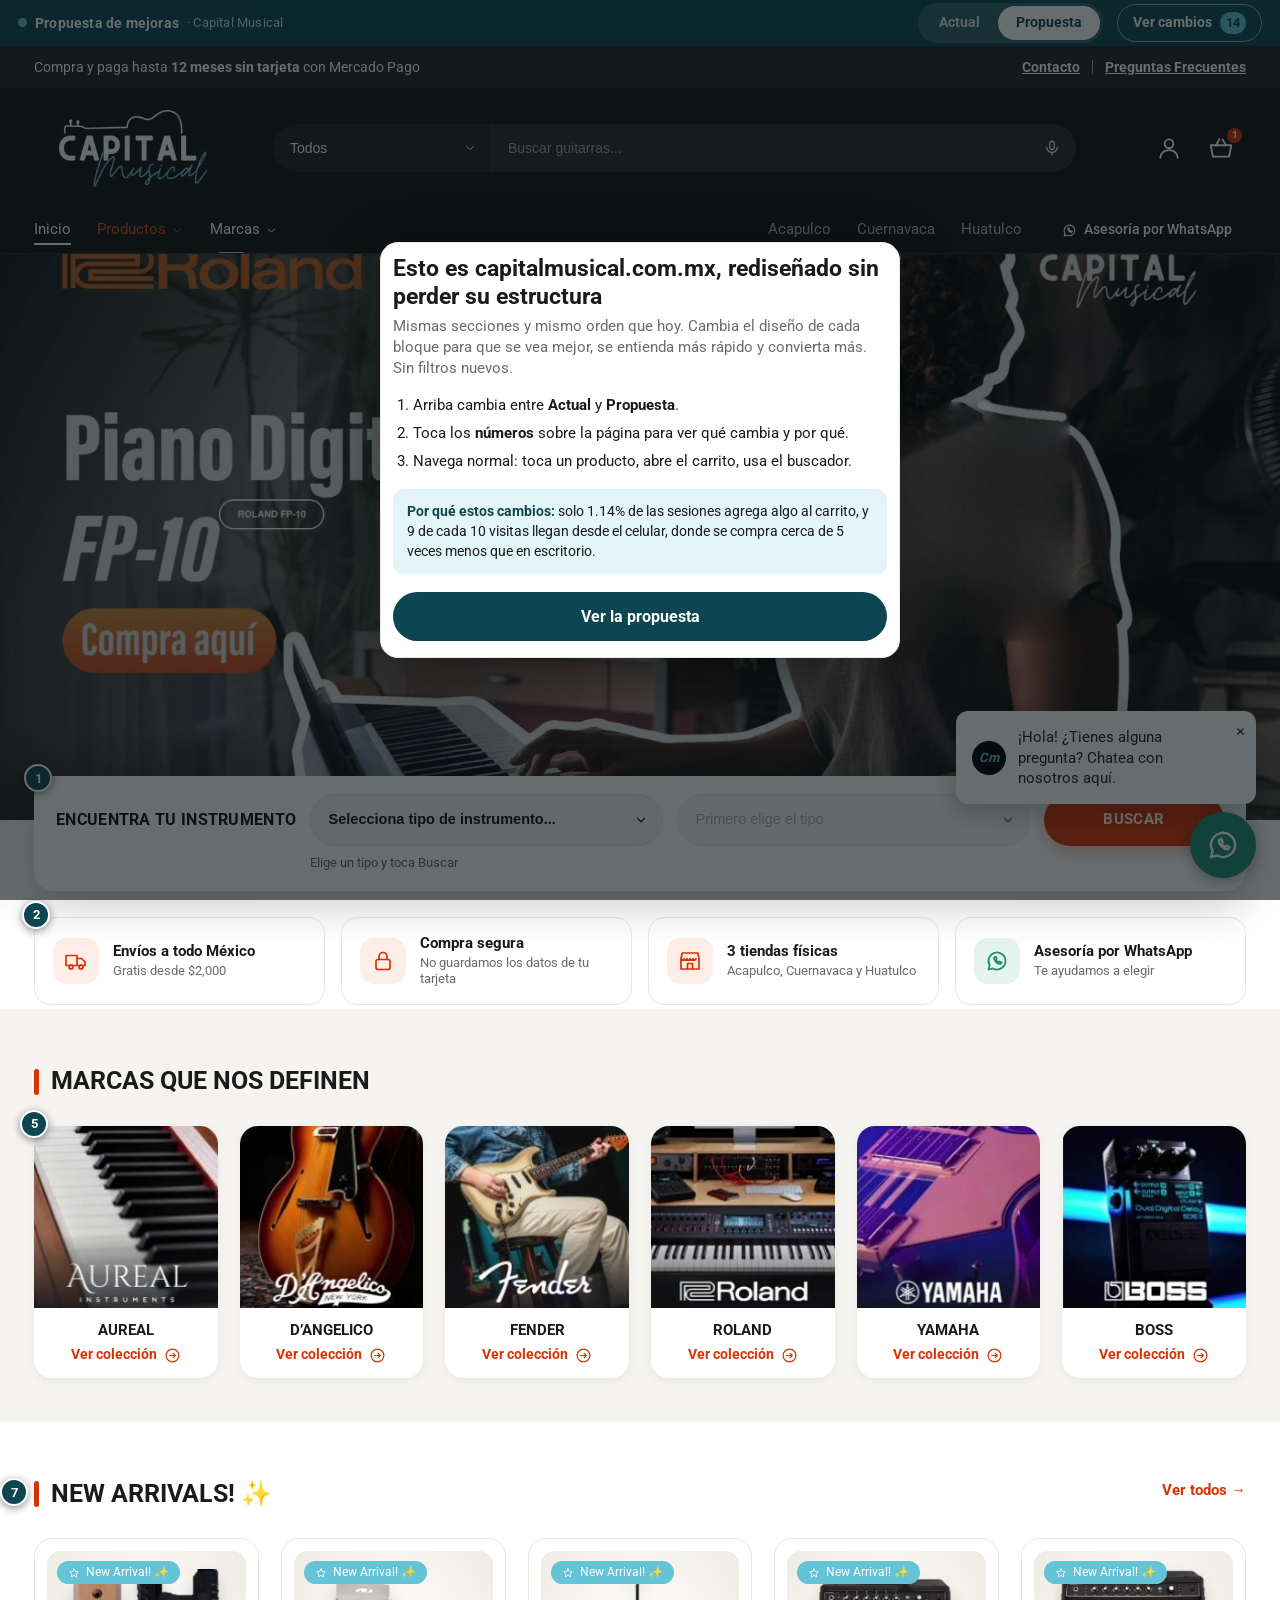
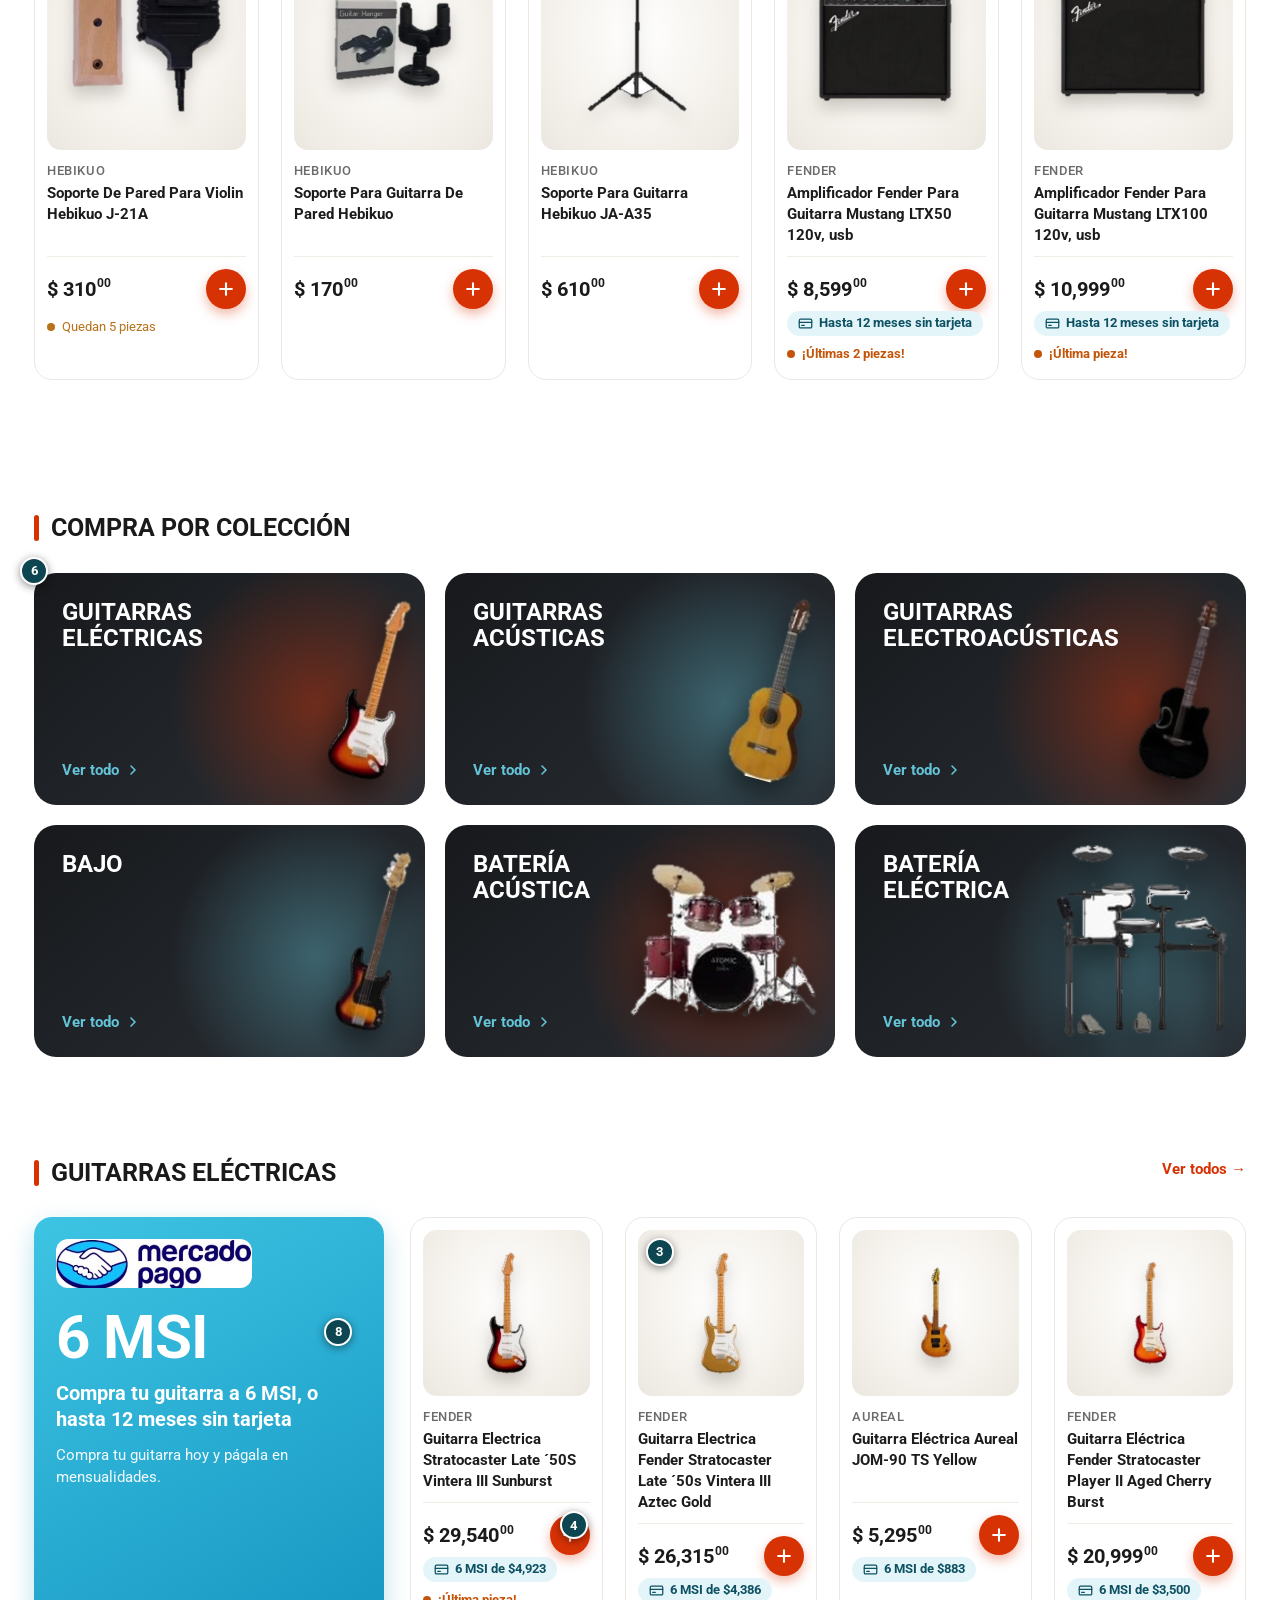
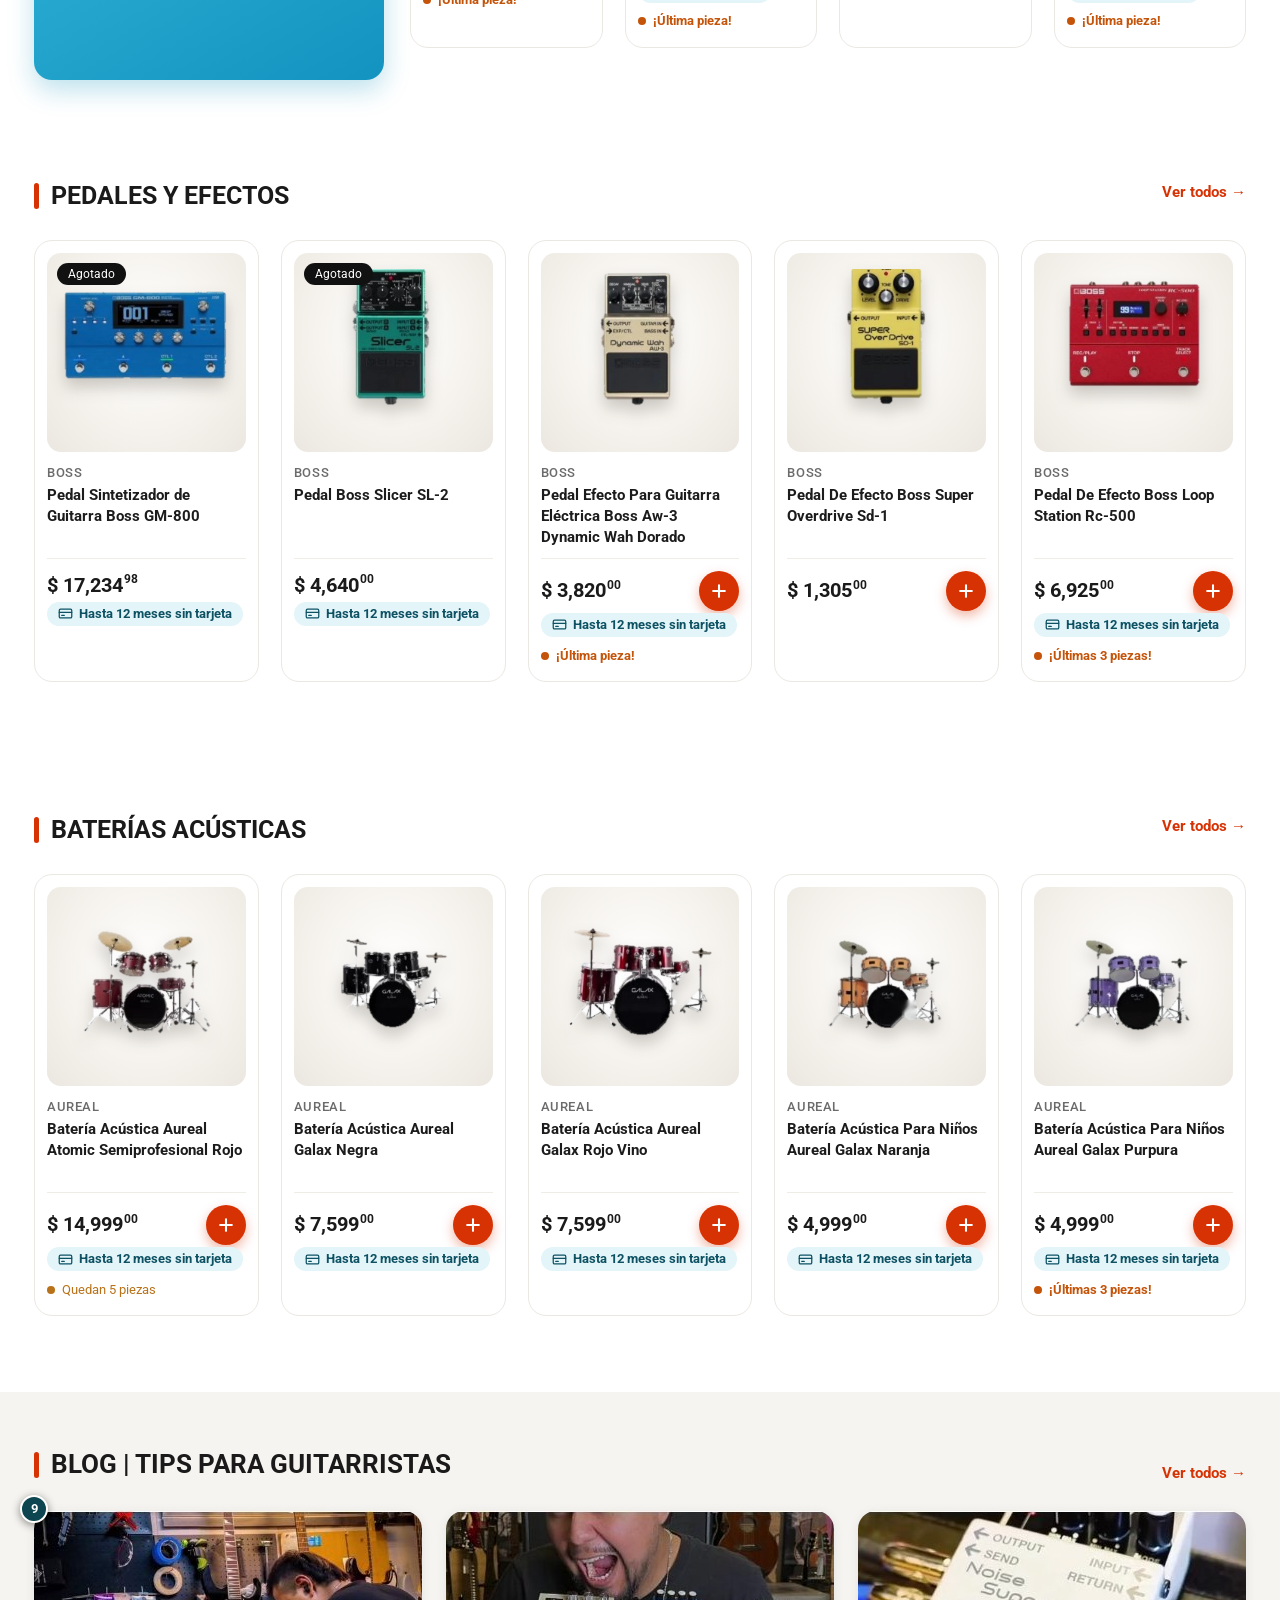
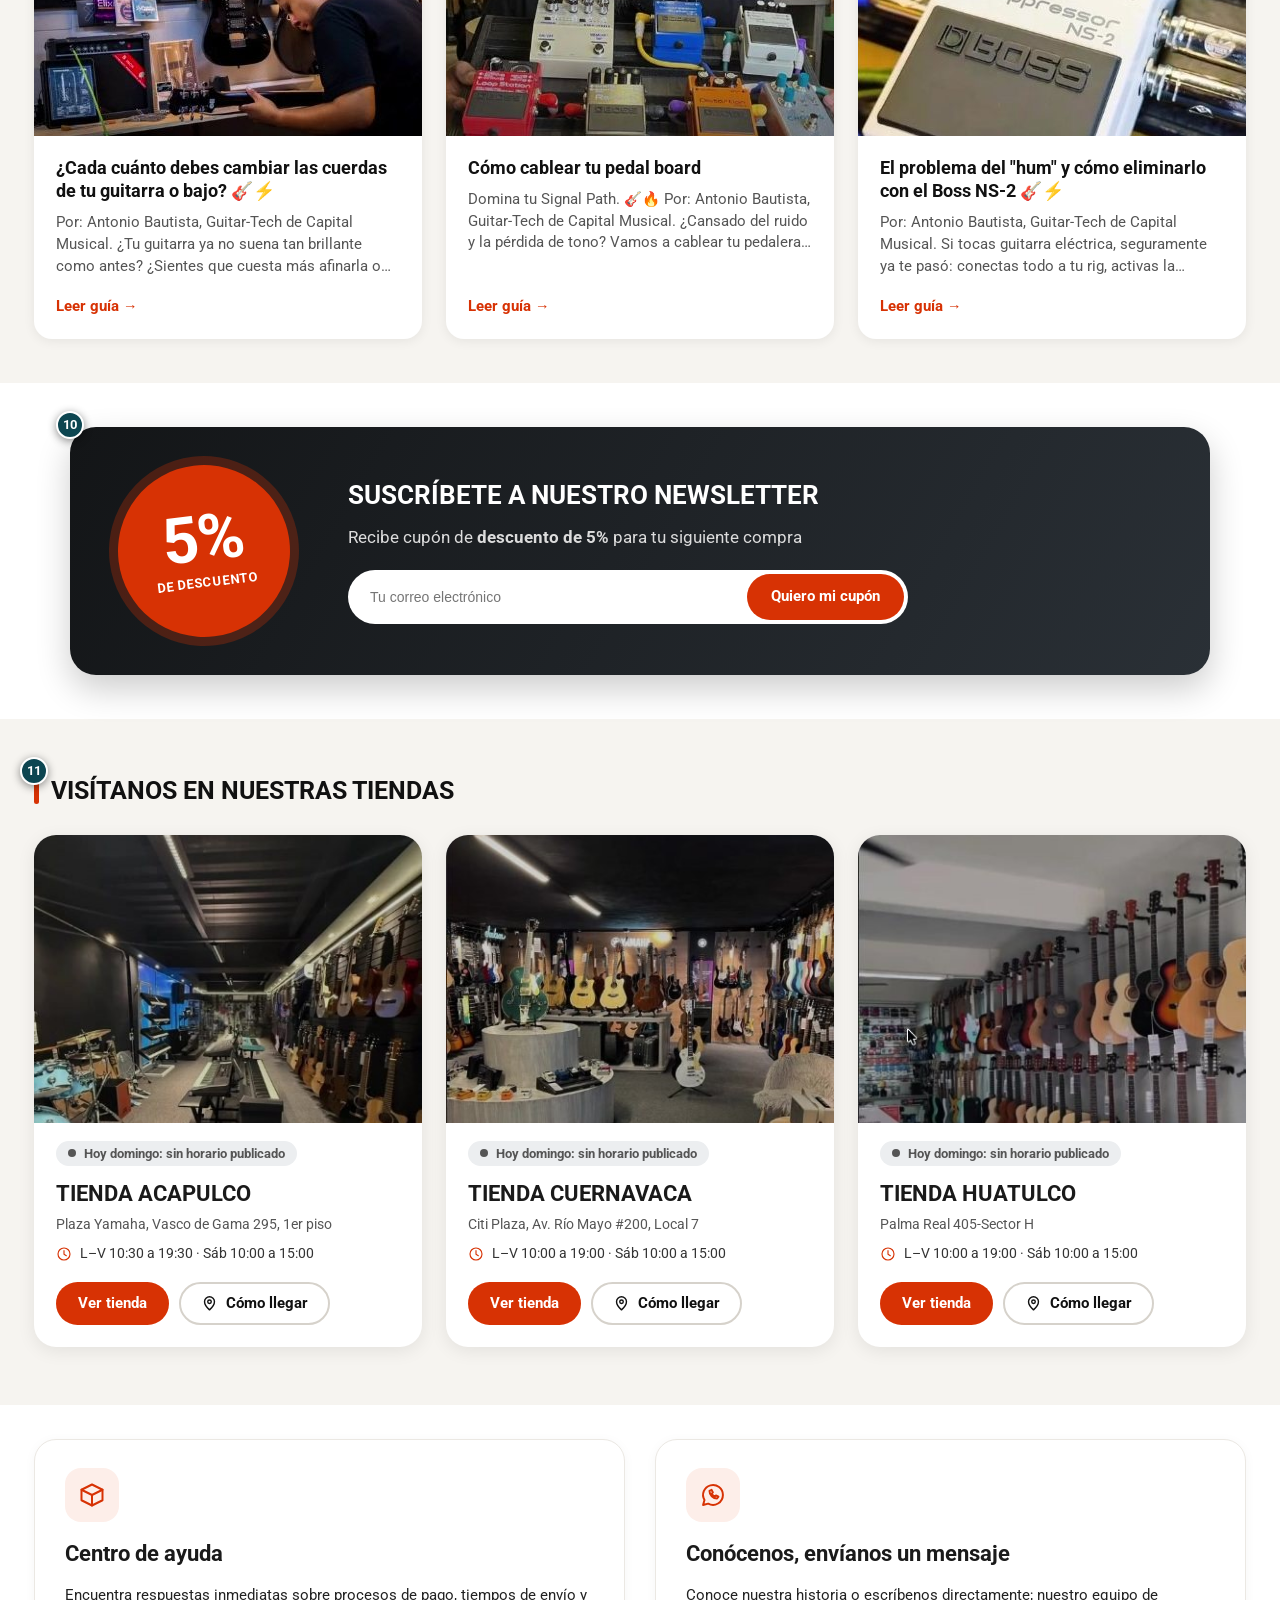
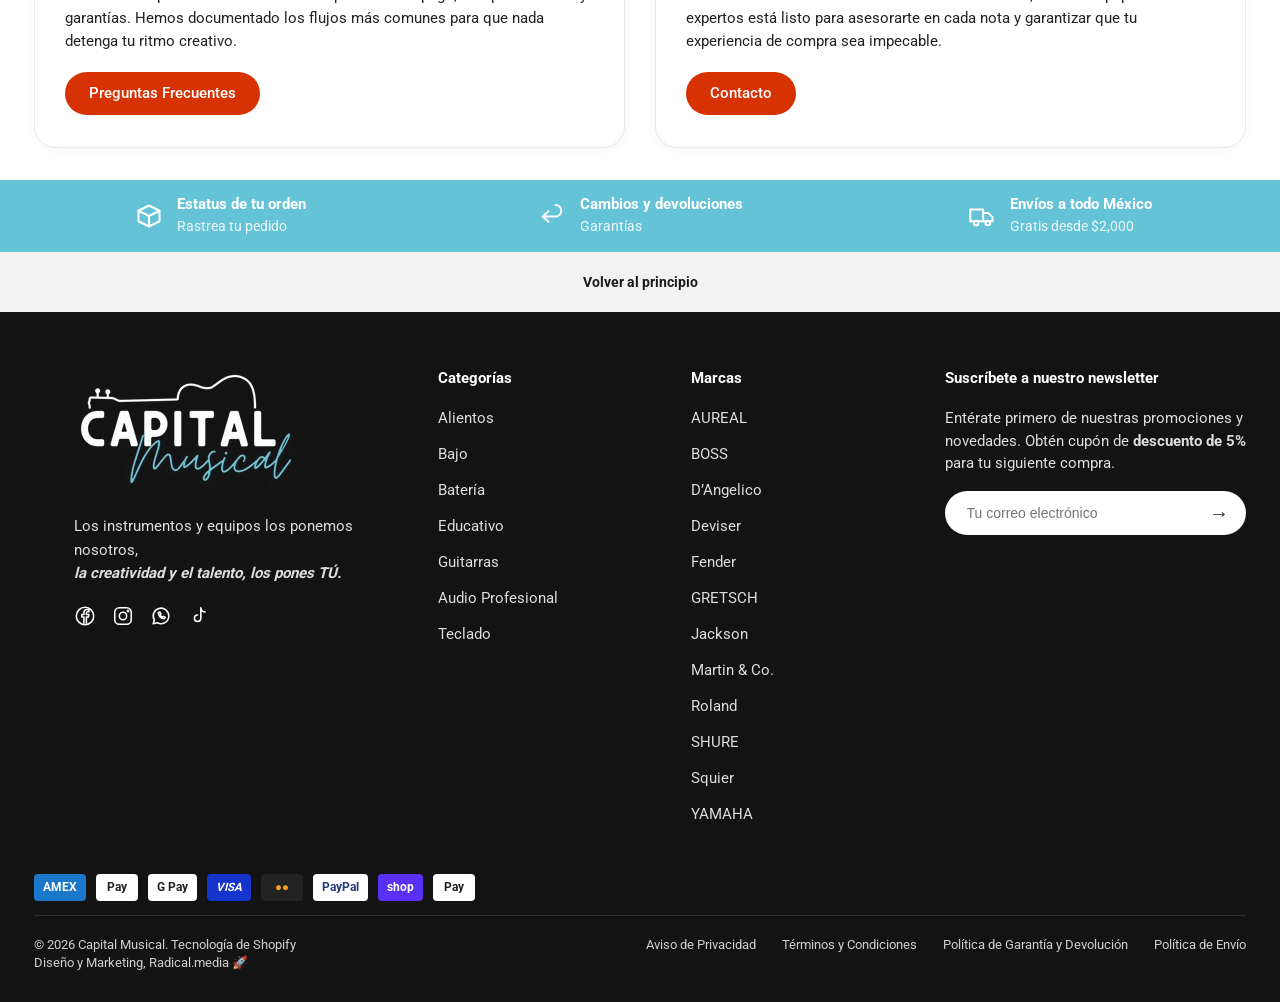
==== commit 0b3ce6bb: "Add files via upload" ====
--- a/index.html
+++ b/index.html
@@ -4,8 +4,8 @@
 <meta charset="utf-8">
 <meta name="viewport" content="width=device-width, initial-scale=1">
 <meta name="robots" content="noindex, nofollow">
-<title>Capital Musical · Propuesta de mejoras</title>
-<meta name="description" content="Propuesta de mejoras para capitalmusical.com.mx: el sitio actual y 6 cambios pequeños, cada uno con su porqué.">
+<title>Capital Musical · Propuesta de rediseño</title>
+<meta name="description" content="Propuesta de rediseño para capitalmusical.com.mx: el sitio actual y la propuesta, con cada cambio y su porqué.">
 <link rel="preload" href="assets/fonts/roboto-latin-400-normal.woff2" as="font" type="font/woff2" crossorigin>
 <link rel="stylesheet" href="assets/site.css">
 </head>
@@ -32,6 +32,12 @@
   <symbol id="i-arc" viewBox="0 0 24 24"><circle cx="12" cy="12" r="9"/><path d="M8 12h8M13 9l3 3-3 3"/></symbol>
   <symbol id="i-lock" viewBox="0 0 24 24"><rect x="5" y="10.500" width="14" height="10" rx="2"/><path d="M8 10.500V7.500a4 4 0 0 1 8 0v3"/></symbol>
   <symbol id="i-calc" viewBox="0 0 24 24"><rect x="4" y="3" width="16" height="18" rx="2"/><path d="M8 7.500h8M8 12h2M14 12h2M8 16h2M14 16h2"/></symbol>
+  <symbol id="i-plus" viewBox="0 0 24 24"><path d="M12 5v14M5 12h14"/></symbol>
+  <symbol id="i-pin" viewBox="0 0 24 24"><path d="M12 21s-7-6.200-7-11.500a7 7 0 0 1 14 0C19 14.800 12 21 12 21z"/><circle cx="12" cy="9.500" r="2.500"/></symbol>
+  <symbol id="i-clock" viewBox="0 0 24 24"><circle cx="12" cy="12" r="9"/><path d="M12 7v5.500l3.500 2"/></symbol>
+  <symbol id="i-phone" viewBox="0 0 24 24"><path d="M5 4h4l2 5-2.500 1.500a11 11 0 0 0 5 5L15 13l5 2v4a2 2 0 0 1-2 2A16 16 0 0 1 3 6a2 2 0 0 1 2-2z"/></symbol>
+  <symbol id="i-wrench" viewBox="0 0 24 24"><path d="M14.500 6.500a4 4 0 0 0 5 5L10 21a2.100 2.100 0 0 1-3-3l9.500-9.500a4 4 0 0 0-2-2z" transform="rotate(0)"/></symbol>
+  <symbol id="i-left" viewBox="0 0 24 24"><path d="M15 6l-6 6 6 6"/></symbol>
 </svg>
 
 <!-- ============ BARRA DE LA PROPUESTA (no es parte del sitio) ============ -->
@@ -41,7 +47,7 @@
     <button id="mA" aria-pressed="false">Actual</button>
     <button id="mP" aria-pressed="true">Propuesta</button>
   </div>
-  <button class="pbtn" id="openPanel" aria-expanded="false">Ver cambios <b>6</b></button>
+  <button class="pbtn" id="openPanel" aria-expanded="false">Ver cambios <b id="chgCount">14</b></button>
 </div>
 
 <!-- ============ SITIO ============ -->
@@ -77,9 +83,9 @@
         <li><button class="t" id="tBrand">Marcas <svg class="i"><use href="#i-chev"/></svg></button></li>
       </ul>
       <ul class="right">
-        <li><a href="#" data-soon>Acapulco</a></li>
-        <li><a href="#" data-soon>Cuernavaca</a></li>
-        <li><a href="#" data-soon>Huatulco</a></li>
+        <li><a href="#" data-store="aca">Acapulco</a></li>
+        <li><a href="#" data-store="cue">Cuernavaca</a></li>
+        <li><a href="#" data-store="htl">Huatulco</a></li>
         <li><a href="#" class="wapill" data-wa><svg class="i"><use href="#i-wa"/></svg> Asesoría por WhatsApp</a></li>
       </ul>
     </nav>
@@ -96,20 +102,31 @@
     <a class="hot pill" href="#" data-soon="Colección Roland FP-10: no forma parte de esta propuesta" aria-label="Roland FP-10"></a>
 
     <div class="finder" id="finder">
-      <h2>Encuentra tu instrumento ↓</h2>
+      <h2>Encuentra tu instrumento<span class="v-a"> ↓</span></h2>
       <select class="fs" id="fType" aria-label="Tipo de instrumento"></select>
       <select class="fs" id="fItem" aria-label="Instrumento" disabled></select>
       <button class="fb" id="fGo" type="button">Buscar</button>
       <span class="hint v-p" id="fHint" aria-live="polite"></span>
     </div>
 
-    <div class="trust" id="trust">
+    <div class="trust v-a" id="trust">
       <ul>
         <li><svg class="i"><use href="#i-truck"/></svg><div><b>Envíos a todo México</b><span>Gratis desde $2,000</span></div></li>
-        <li class="v-a"><svg class="i"><use href="#i-card"/></svg><div><b>Tu Compra segura y protegida</b><span>PCI DSS &amp; SSL</span></div></li>
-        <li class="v-p"><svg class="i"><use href="#i-lock"/></svg><div><b>Compra segura</b><span>No guardamos los datos de tu tarjeta</span></div></li>
-        <li class="v-p"><svg class="i"><use href="#i-store"/></svg><div><b>3 tiendas físicas</b><span>Acapulco, Cuernavaca y Huatulco</span></div></li>
+        <li><svg class="i"><use href="#i-card"/></svg><div><b>Tu Compra segura y protegida</b><span>PCI DSS &amp; SSL</span></div></li>
         <li><svg class="i"><use href="#i-wa"/></svg><div><b>Asesoría por WhatsApp</b></div></li>
+      </ul>
+    </div>
+  </section>
+
+  <!-- propuesta: buscador bajo el hero + tarjetas de confianza -->
+  <div class="finder-band v-p" id="finderSlot"><div class="wrap"></div></div>
+  <section class="trustc v-p" id="trustCards" aria-label="Por qué comprar aquí">
+    <div class="wrap">
+      <ul>
+        <li><span class="ic"><svg class="i"><use href="#i-truck"/></svg></span><div><b>Envíos a todo México</b><span>Gratis desde $2,000</span></div></li>
+        <li><span class="ic"><svg class="i"><use href="#i-lock"/></svg></span><div><b>Compra segura</b><span>No guardamos los datos de tu tarjeta</span></div></li>
+        <li><a href="#" data-store="aca" class="lk"><span class="ic"><svg class="i"><use href="#i-store"/></svg></span><div><b>3 tiendas físicas</b><span>Acapulco, Cuernavaca y Huatulco</span></div></a></li>
+        <li><a href="#" data-wa class="lk"><span class="ic wa"><svg class="i"><use href="#i-wa"/></svg></span><div><b>Asesoría por WhatsApp</b><span>Te ayudamos a elegir</span></div></a></li>
       </ul>
     </div>
   </section>
@@ -130,11 +147,18 @@
     </div>
   </section>
 
-  <section class="sec bg-gray cats" aria-labelledby="hCats">
+  <section class="sec bg-gray cats v-a" aria-labelledby="hCats">
     <div class="wrap">
       <h2 class="h" id="hCats" style="margin-bottom:34px">Categorías</h2>
       <div class="car"><div class="circ" id="catTiles"></div></div>
       <div class="prog"><i style="width:50%"></i></div>
+    </div>
+  </section>
+
+  <section class="sec colls v-p" id="secColls" aria-labelledby="hColl">
+    <div class="wrap">
+      <h2 class="h" id="hColl">Compra por colección</h2>
+      <div class="coll-grid" id="collTiles"></div>
     </div>
   </section>
 
@@ -145,7 +169,7 @@
       <div class="guit">
         <div class="mp">
           <img src="assets/img/mercadopago.jpg" alt="Mercado Pago" width="353" height="88">
-          <div class="box"><h3>Compra tu guitarra a 6 MSI, o hasta 12 meses sin tarjeta</h3><p>Compra tu guitarra hoy y págala en mensualidades.</p></div>
+          <div class="box" id="mpBox"><h3>Compra tu guitarra a 6 MSI, o hasta 12 meses sin tarjeta</h3><p>Compra tu guitarra hoy y págala en mensualidades.</p></div>
         </div>
         <div><div class="car g4"><div class="row" id="rowGuit"></div></div><div class="prog"><i></i></div></div>
       </div>
@@ -178,9 +202,14 @@
   </section>
 
   <section class="news" aria-labelledby="hNews">
-    <h2 id="hNews">Suscríbete a nuestro newsletter</h2>
-    <p>Recibe cupón de <b>descuento de 5%</b> para tu siguiente compra</p>
-    <form class="mail" data-form><input type="email" placeholder="Tu correo electrónico" aria-label="Correo electrónico"><button aria-label="Enviar">→</button></form>
+    <div class="nbox" id="newsBox">
+      <div class="nbadge v-p" aria-hidden="true"><b>5%</b><span>de descuento</span></div>
+      <div class="ntxt">
+        <h2 id="hNews">Suscríbete a nuestro newsletter</h2>
+        <p>Recibe cupón de <b>descuento de 5%</b> para tu siguiente compra</p>
+        <form class="mail" data-form><input type="email" placeholder="Tu correo electrónico" aria-label="Correo electrónico"><button aria-label="Enviar"><span class="v-a">→</span><span class="v-p">Quiero mi cupón</span></button></form>
+      </div>
+    </div>
   </section>
 
   <section class="stores" aria-labelledby="hSt">
@@ -192,8 +221,8 @@
 
   <section class="help">
     <div class="wrap cols">
-      <div class="c"><h3>Centro de ayuda</h3><p>Encuentra respuestas inmediatas sobre procesos de pago, tiempos de envío y garantías. Hemos documentado los flujos más comunes para que nada detenga tu ritmo creativo.</p><a class="btn-r" href="#" data-soon>Preguntas Frecuentes</a></div>
-      <div class="c"><h3>Conócenos, envíanos un mensaje</h3><p>Conoce nuestra historia o escríbenos directamente; nuestro equipo de expertos está listo para asesorarte en cada nota y garantizar que tu experiencia de compra sea impecable.</p><a class="btn-r" href="#" data-soon>Contacto</a></div>
+      <div class="c"><span class="hic v-p"><svg class="i"><use href="#i-box"/></svg></span><h3>Centro de ayuda</h3><p>Encuentra respuestas inmediatas sobre procesos de pago, tiempos de envío y garantías. Hemos documentado los flujos más comunes para que nada detenga tu ritmo creativo.</p><a class="btn-r" href="#" data-soon>Preguntas Frecuentes</a></div>
+      <div class="c"><span class="hic v-p"><svg class="i"><use href="#i-wa"/></svg></span><h3>Conócenos, envíanos un mensaje</h3><p>Conoce nuestra historia o escríbenos directamente; nuestro equipo de expertos está listo para asesorarte en cada nota y garantizar que tu experiencia de compra sea impecable.</p><a class="btn-r" href="#" data-soon>Contacto</a></div>
     </div>
   </section>
 </main>
@@ -201,6 +230,11 @@
 <!-- ============ FICHA DE PRODUCTO ============ -->
 <main id="view-pdp" class="view">
   <div class="wrap pd" id="pdp"></div>
+</main>
+
+<!-- ============ SUCURSALES ============ -->
+<main id="view-store" class="view">
+  <div id="storeBody"></div>
 </main>
 
 <!-- ============ PIE (compartido) ============ -->
@@ -250,8 +284,8 @@
 <aside class="panel" id="panel" aria-label="Cambios de la propuesta" aria-hidden="true">
   <header>
     <button class="x" id="panelX" aria-label="Cerrar">×</button>
-    <h2>6 cambios pequeños</h2>
-    <p>Todo lo demás se queda igual que hoy. Toca un cambio para ver qué cambia y por qué.</p>
+    <h2 id="panelTitle">Cambios de la propuesta</h2>
+    <p>La estructura del sitio se mantiene. Toca un cambio para ver qué cambia y por qué.</p>
   </header>
   <div class="list" id="panelList"></div>
   <footer>
@@ -263,8 +297,8 @@
 <!-- bienvenida -->
 <div class="welcome" id="welcome" role="dialog" aria-modal="true" aria-labelledby="wTitle">
   <div class="card">
-    <h2 id="wTitle">Esto es capitalmusical.com.mx con 6 mejoras pequeñas</h2>
-    <p class="sub">Es el sitio actual, tal cual, con cambios solo en lo que ya existe. Sin filtros ni secciones nuevas.</p>
+    <h2 id="wTitle">Esto es capitalmusical.com.mx, rediseñado sin perder su estructura</h2>
+    <p class="sub">Mismas secciones y mismo orden que hoy. Cambia el diseño de cada bloque para que se vea mejor, se entienda más rápido y convierta más. Sin filtros nuevos.</p>
     <ol>
       <li>Arriba cambia entre <b>Actual</b> y <b>Propuesta</b>.</li>
       <li>Toca los <b>números</b> sobre la página para ver qué cambia y por qué.</li>
--- a/assets/site.css
+++ b/assets/site.css
@@ -460,3 +460,329 @@
   .pin{width:26px;height:26px;font-size:12px}
   .wrap{padding:0 14px}
 }
+
+/* ======================================================================
+   PROPUESTA · mismo orden y estructura, diseño de cada bloque renovado
+   ====================================================================== */
+body[data-mode="p"]{--paper:#f6f4f0;--panel:#f1eee9;--r:18px}
+
+/* ---- buscador: barra debajo del hero ---- */
+.finder-band{position:relative;z-index:8;margin-top:-44px}
+body[data-mode="p"] .finder{position:relative;left:auto;top:auto;width:auto;font-size:15px;background:#fff;border-radius:20px;box-shadow:0 16px 44px rgba(0,0,0,.2);padding:18px 22px;display:grid;grid-template-columns:auto 1fr 1fr 180px;gap:10px 14px;align-items:center;text-align:left}
+body[data-mode="p"] .finder h2{margin:0;font-size:16px;letter-spacing:.3px;white-space:nowrap}
+body[data-mode="p"] .finder .fs{margin:0;height:52px;font-size:14.5px;background-color:#f5f5f5;border-color:#e3e3e3}
+body[data-mode="p"] .finder .fs:disabled{background-color:#f5f5f5;color:#8a8a8a}
+body[data-mode="p"] .finder .fb{height:52px;font-size:14.5px;box-shadow:0 6px 16px rgba(215,50,4,.3)}
+body[data-mode="p"] .finder .fb:hover{background:var(--red-d)}
+body[data-mode="p"] .finder .hint{grid-column:2/-1;margin:-2px 0 0;font-size:13px;min-height:0}
+body[data-mode="p"] .finder .hint:empty{display:none}
+
+/* ---- confianza: 4 tarjetas ---- */
+.trustc{padding:26px 0 4px}
+.trustc ul{list-style:none;margin:0;padding:0;display:grid;grid-template-columns:repeat(4,1fr);gap:16px}
+.trustc li{position:relative;display:flex;align-items:center;gap:14px;padding:16px 18px;background:#fff;border:1px solid #ebe8e3;border-radius:16px;transition:box-shadow .2s,transform .2s,border-color .2s}
+.trustc li b{display:block;font-size:15px;line-height:1.25}
+.trustc li span:not(.ic){display:block;font-size:13px;color:var(--muted);line-height:1.3;margin-top:2px}
+.trustc .ic{flex:none;width:46px;height:46px;border-radius:14px;background:#fdeee9;color:var(--red);display:grid;place-items:center;font-size:24px}
+.trustc .ic.wa{background:#e5f4ee;color:#1d8c6c}
+.trustc .lk{display:flex;align-items:center;gap:14px;text-decoration:none;margin:-16px -18px;padding:16px 18px;width:calc(100% + 36px);border-radius:16px}
+.trustc li:has(.lk):hover{border-color:var(--red);box-shadow:0 8px 22px rgba(0,0,0,.09);transform:translateY(-2px)}
+
+/* ---- títulos de sección ---- */
+body[data-mode="p"] section.sec{padding:54px 0 44px}
+body[data-mode="p"] .sec>.wrap{position:relative}
+body[data-mode="p"] .sec h2.h{text-align:left;font-size:25px;letter-spacing:0;display:flex;align-items:center;gap:12px;margin:0 0 26px !important;position:relative}
+body[data-mode="p"] .sec h2.h::before,body[data-mode="p"] .blog h2::before,body[data-mode="p"] .stores h2::before,body[data-mode="p"] .sp h2::before,body[data-mode="p"] .related h2::before{content:"";flex:none;width:5px;height:26px;border-radius:3px;background:var(--red)}
+body[data-mode="p"] .sec .all{position:absolute;right:24px;top:4px;margin:0;font-weight:700;color:var(--red);text-decoration:none;font-size:15px}
+body[data-mode="p"] .sec .all::after{content:" →"}
+body[data-mode="p"] .sec .all:hover{text-decoration:underline}
+body[data-mode="p"] .prog{height:4px;border-radius:4px;background:#e4e0da;margin-top:-10px}
+body[data-mode="p"] .prog i{height:4px;border-radius:4px;background:var(--red)}
+
+/* ---- marcas ---- */
+body[data-mode="p"] .bg-gray{background:var(--paper)}
+body[data-mode="p"] .brands .tiles{gap:22px}
+body[data-mode="p"] .btile{display:block;background:#fff;border-radius:var(--r);overflow:hidden;box-shadow:0 2px 10px rgba(0,0,0,.06);transition:transform .25s,box-shadow .25s;padding-bottom:12px}
+body[data-mode="p"] .btile img{border-radius:0;transition:transform .5s ease}
+body[data-mode="p"] .btile{overflow:hidden}
+body[data-mode="p"] .btile:hover{transform:translateY(-4px);box-shadow:0 16px 30px rgba(0,0,0,.16)}
+body[data-mode="p"] .btile:hover img{transform:scale(1.06)}
+body[data-mode="p"] .btile img{position:relative}
+body[data-mode="p"] .btile b{margin-top:12px;font-size:15px}
+body[data-mode="p"] .btile .vc{color:var(--red);font-weight:700;font-size:13.5px;margin-top:4px}
+body[data-mode="p"] .btile{isolation:isolate}
+body[data-mode="p"] .btile>img{display:block}
+
+/* ---- carruseles y tarjetas de producto ---- */
+.carwrap{position:relative}
+body[data-mode="p"] .car{padding:8px 8px 32px;margin:-8px -8px 0}
+body[data-mode="p"] .car .row{gap:22px;grid-auto-columns:calc((100% - 4*22px)/5)}
+body[data-mode="p"] .car.g4 .row{grid-auto-columns:calc((100% - 3*22px)/4)}
+body[data-mode="p"] .card{background:#fff;border:1px solid #ebe8e3;border-radius:var(--r);padding:12px 12px 16px;transition:box-shadow .25s,transform .25s,border-color .25s}
+body[data-mode="p"] .card:hover{box-shadow:0 14px 30px rgba(0,0,0,.12);transform:translateY(-3px);border-color:#ddd8d0}
+body[data-mode="p"] .card .im{border-radius:14px;overflow:visible;background:radial-gradient(ellipse at 50% 42%,#fff 0%,#f6f3ee 55%,#ebe7e0 100%)}
+body[data-mode="p"] .card .im img{padding:7%;filter:drop-shadow(0 9px 8px rgba(40,30,20,.22));transition:transform .35s ease}
+body[data-mode="p"] .card:hover .im img{transform:scale(1.04)}
+body[data-mode="p"] .tag{left:10px;top:10px;border-radius:999px;font-size:12px;padding:4px 11px}
+body[data-mode="p"] .card .br{margin-top:12px;font-size:12.5px;text-transform:uppercase;letter-spacing:.6px;font-weight:500}
+body[data-mode="p"] .card .nm{font-size:15px;line-height:1.4;min-height:4.2em;margin-top:3px}
+body[data-mode="p"] .card .pr{display:flex;align-items:center;justify-content:space-between;gap:8px;border-top:1px solid #f0ece6;margin-top:10px;padding-top:12px;font-size:20px}
+.qa{flex:none;width:40px;height:40px;border-radius:50%;border:0;background:var(--red);color:#fff;display:grid;place-items:center;box-shadow:0 5px 12px rgba(215,50,4,.35);transition:transform .15s,background .15s;padding:0}
+.qa .i{width:20px;height:20px;stroke-width:2.5}
+.qa:hover{background:var(--red-d);transform:scale(1.08)}
+body[data-mode="p"] .card .msi{display:inline-flex;margin:2px 0 0;background:var(--cyan-bg);color:#0d5163;border-radius:999px;padding:4px 11px;font-size:12.5px}
+body[data-mode="p"] .card .st{border-top:0;margin-top:9px;padding-top:0;font-size:12.5px}
+.arr{display:none;position:absolute;top:42%;z-index:5;width:46px;height:46px;border-radius:50%;border:0;background:#fff;color:#111;box-shadow:0 6px 18px rgba(0,0,0,.25);place-items:center;font-size:22px;padding:0;transition:opacity .2s,transform .15s}
+.arr.l{left:-20px}.arr.r{right:-20px}
+.arr:hover{transform:scale(1.08);background:var(--red);color:#fff}
+body[data-mode="p"] .carwrap.can .arr{display:grid}
+body[data-mode="p"] .carwrap.s0 .arr.l,body[data-mode="p"] .carwrap.s1 .arr.r{opacity:0;pointer-events:none}
+
+/* ---- colecciones en bloques ---- */
+.colls{background:#fff}
+.coll-grid{display:grid;grid-template-columns:repeat(3,1fr);gap:20px}
+.ctl2{position:relative;display:block;height:232px;border-radius:22px;overflow:hidden;text-decoration:none;color:#fff;background:linear-gradient(140deg,#17191c 0%,#2a2f35 100%);padding:26px 28px;isolation:isolate;transition:transform .25s,box-shadow .25s}
+.ctl2::before{content:"";position:absolute;z-index:-1;right:-40px;top:-20px;width:300px;height:300px;border-radius:50%;background:radial-gradient(circle,rgba(215,50,4,.42) 0%,rgba(215,50,4,0) 68%)}
+.ctl2:nth-child(even)::before{background:radial-gradient(circle,rgba(100,195,215,.38) 0%,rgba(100,195,215,0) 68%)}
+.ctl2 .nm2{display:block;font-size:24px;line-height:1.12;font-weight:700;text-transform:uppercase;max-width:54%}
+.ctl2 .go2{position:absolute;left:28px;bottom:24px;display:inline-flex;align-items:center;gap:6px;font-weight:700;font-size:14.5px;color:var(--cyan)}
+.ctl2 .go2 .i{width:16px;height:16px;stroke-width:2.4;transition:transform .2s}
+.ctl2 img{position:absolute;right:14px;top:16px;bottom:16px;height:calc(100% - 32px);width:auto;max-width:50%;object-fit:contain;filter:drop-shadow(0 14px 14px rgba(0,0,0,.5));transition:transform .4s ease}
+.ctl2:hover{transform:translateY(-4px);box-shadow:0 18px 34px rgba(0,0,0,.28)}
+.ctl2:hover img{transform:scale(1.06) rotate(-2deg)}
+.ctl2:hover .go2 .i{transform:translateX(4px)}
+
+/* ---- Mercado Pago ---- */
+body[data-mode="p"] .guit{align-items:stretch;gap:26px}
+body[data-mode="p"] .mp{background:linear-gradient(150deg,#3ec4e3 0%,#1393c0 100%);border-radius:var(--r);padding:22px;color:#fff;box-shadow:0 10px 26px rgba(19,147,192,.28)}
+body[data-mode="p"] .mp>img{width:196px;height:auto;margin:0 0 20px;border-radius:12px}
+body[data-mode="p"] .mp .box{background:transparent;padding:0;margin:0;min-height:0}
+body[data-mode="p"] .mp .box::before{content:"6 MSI";display:block;font-size:60px;line-height:1;font-weight:700;letter-spacing:-1px;margin-bottom:12px}
+body[data-mode="p"] .mp .box h3{font-size:20px;line-height:1.3;text-transform:none;margin:0 0 12px}
+body[data-mode="p"] .mp .box p{font-size:15px;opacity:.95}
+
+/* ---- blog ---- */
+body[data-mode="p"] .blog{background:var(--paper)}
+body[data-mode="p"] .blog .head{margin-bottom:26px}
+body[data-mode="p"] .blog h2{display:flex;align-items:center;gap:12px;text-transform:uppercase}
+body[data-mode="p"] .blog .head a{color:var(--red);font-weight:700;text-decoration:none}
+body[data-mode="p"] .blog .head a::after{content:" →"}
+body[data-mode="p"] .posts{gap:24px}
+body[data-mode="p"] .post{background:#fff;color:var(--ink);border-radius:var(--r);overflow:hidden;box-shadow:0 2px 12px rgba(0,0,0,.07);display:flex;flex-direction:column;transition:transform .25s,box-shadow .25s}
+body[data-mode="p"] .post:hover{transform:translateY(-4px);box-shadow:0 16px 30px rgba(0,0,0,.14)}
+body[data-mode="p"] .post>div{flex:1;padding:20px 22px 8px}
+body[data-mode="p"] .post h3{color:#111;text-transform:none;font-size:18px;line-height:1.3;margin-bottom:10px}
+body[data-mode="p"] .post p{color:#555;font-size:14.5px;display:-webkit-box;-webkit-line-clamp:3;-webkit-box-orient:vertical;overflow:hidden}
+body[data-mode="p"] .post::after{content:"Leer guía →";padding:10px 22px 22px;color:var(--red);font-weight:700;font-size:14.5px}
+
+/* ---- newsletter ---- */
+body[data-mode="p"] .news{background:#fff;padding:44px 24px}
+body[data-mode="p"] .nbox{max-width:1140px;margin:0 auto;display:grid;grid-template-columns:190px 1fr;gap:40px;align-items:center;text-align:left;background:linear-gradient(120deg,#131517,#2a3036);border-radius:26px;padding:38px 48px;box-shadow:0 14px 34px rgba(0,0,0,.2)}
+.nbadge{width:172px;height:172px;border-radius:50%;background:var(--red);color:#fff;display:grid;place-content:center;text-align:center;transform:rotate(-7deg);box-shadow:0 0 0 9px rgba(215,50,4,.28)}
+.nbadge b{font-size:64px;line-height:.95;letter-spacing:-2px}
+.nbadge span{font-size:13px;font-weight:700;text-transform:uppercase;letter-spacing:.8px;margin-top:4px}
+body[data-mode="p"] .news h2{font-size:26px;color:#fff}
+body[data-mode="p"] .news p{font-size:17px;color:#dcdcdc;margin-bottom:20px}
+body[data-mode="p"] .news .mail{margin:0;max-width:560px;height:54px;padding:4px;background:#fff;border:0}
+body[data-mode="p"] .news .mail input{color:#222;padding:0 18px}
+body[data-mode="p"] .news .mail button{width:auto;padding:0 24px;background:var(--red);border-radius:999px;font-weight:700;font-size:14.5px}
+body[data-mode="p"] .news .mail button:hover{background:var(--red-d)}
+
+/* ---- tiendas en el inicio ---- */
+body[data-mode="p"] .stores{background:var(--paper);color:var(--ink);padding:54px 0 58px}
+body[data-mode="p"] .stores h2{display:flex;align-items:center;gap:12px;text-align:left;color:#111;font-size:25px;margin:0 0 26px}
+.scard{background:#fff;border-radius:22px;overflow:hidden;box-shadow:0 4px 18px rgba(0,0,0,.08);display:flex;flex-direction:column;transition:transform .25s,box-shadow .25s}
+.scard:hover{transform:translateY(-4px);box-shadow:0 18px 34px rgba(0,0,0,.16)}
+body[data-mode="p"] .stores .scard .ph{display:block;overflow:hidden}
+body[data-mode="p"] .stores .scard .ph img{aspect-ratio:404/300;object-position:50% 40%;transition:transform .5s}
+.scard:hover .ph img{transform:scale(1.05)}
+.scard .in{padding:18px 22px 22px;display:flex;flex-direction:column;flex:1}
+.scard h3{margin:12px 0 4px;font-size:22px;text-transform:uppercase}
+.scard .ad{margin:0 0 10px;color:#555;font-size:14px}
+.scard .hr{margin:0;display:flex;gap:8px;align-items:flex-start;font-size:13.5px;color:#333}
+.scard .hr .i{width:16px;height:16px;margin-top:2px;color:var(--red)}
+.scard .bt{display:flex;gap:10px;margin-top:auto;padding-top:18px;flex-wrap:wrap}
+.live{display:inline-flex;align-items:center;gap:8px;align-self:flex-start;font-size:12.5px;font-weight:700;padding:5px 12px;border-radius:999px;line-height:1.2}
+.live i{width:8px;height:8px;border-radius:50%;background:currentColor;flex:none}
+.live.open{background:#e2f4e9;color:#176b3a}.live.open i{animation:blink 1.8s infinite}
+.live.closed{background:#fbe8e5;color:#a1291a}
+.live.na{background:#eceef0;color:#555}
+@keyframes blink{50%{opacity:.35}}
+.b{display:inline-flex;align-items:center;justify-content:center;gap:8px;border-radius:999px;padding:11px 20px;font-weight:700;font-size:14.5px;text-decoration:none;border:2px solid transparent;line-height:1.2;transition:background .15s,transform .15s}
+.b .i{width:17px;height:17px;stroke-width:2}
+.b.red{background:var(--red);color:#fff}.b.red:hover{background:var(--red-d)}
+.b.wa{background:#1d8c6c;color:#fff}.b.wa:hover{background:#17785c}
+.b.ghost{background:#fff;color:#111;border-color:#d6d2cb}.b.ghost:hover{border-color:#111}
+
+/* ---- ayuda ---- */
+body[data-mode="p"] .help .c{background:#fff;border:1px solid #ebe8e3;border-radius:22px;padding:28px 30px 32px;box-shadow:0 2px 12px rgba(0,0,0,.04)}
+.hic{display:grid;place-items:center;width:54px;height:54px;border-radius:16px;background:#fdeee9;color:var(--red);font-size:28px;margin-bottom:16px}
+body[data-mode="p"] .help h3{font-size:22px;text-transform:none}
+body[data-mode="p"] .strip{background:var(--cyan)}
+
+/* ---- ficha de producto ---- */
+body[data-mode="p"] .gal figure{border:0;border-radius:var(--r);background:radial-gradient(ellipse at 50% 42%,#fff 0%,#f6f3ee 55%,#ebe7e0 100%);overflow:hidden}
+body[data-mode="p"] .gal img{padding:6%;filter:drop-shadow(0 12px 10px rgba(40,30,20,.22))}
+body[data-mode="p"] .paybox{border-radius:var(--r);background:var(--paper)}
+body[data-mode="p"] .msibox{border-radius:16px}
+body[data-mode="p"] .related h2{display:flex;align-items:center;gap:12px}
+body[data-mode="p"] .msiline{background:var(--cyan-bg);border-radius:12px;padding:9px 12px;margin-top:12px}
+body[data-mode="p"] .sticky-atc img{filter:drop-shadow(0 3px 3px rgba(0,0,0,.2))}
+
+/* ---- carrito ---- */
+body[data-mode="p"] .citem img{height:78px;background:radial-gradient(ellipse at 50% 45%,#fff 0%,#efebe5 100%);border-radius:12px;padding:4px}
+body[data-mode="p"] .xs{background:var(--paper);border-radius:14px}
+body[data-mode="p"] .xs img{background:radial-gradient(ellipse at 50% 45%,#fff 0%,#ebe7e0 100%);border-radius:10px;padding:4px}
+body[data-mode="p"] .ship{border-radius:0}
+
+/* ======================= SUCURSALES ======================= */
+nav.main .right a.cur{color:#fff}
+/* actual */
+.sa{padding-bottom:24px}
+.sa h1{margin:6px 0 26px;font-size:30px;text-transform:uppercase}
+.sa-grid{display:grid;grid-template-columns:1fr 1fr;gap:48px;align-items:start}
+.sa-t h3{margin:0 0 6px;font-size:17px;text-transform:uppercase}
+.sa-t p{margin:0 0 22px;font-size:15px;line-height:1.6}
+.sa-p{margin:0}.sa-p img{width:100%;aspect-ratio:404/445;object-fit:cover;max-height:460px}
+.sa-p figcaption{font-size:14px;margin-top:8px;color:#444}
+.h2a{margin:40px 0 18px;font-size:24px;text-transform:uppercase}
+.servA{display:grid;grid-template-columns:repeat(4,1fr);gap:24px}
+.servA h3{margin:0 0 8px;font-size:17px;text-transform:uppercase}
+.servA ul{margin:0;padding-left:18px;font-size:14.5px;line-height:1.7}
+.sa-map{margin-top:40px}.sa-map iframe{display:block;width:100%;height:380px;border:0;background:#e8e8e8}
+/* propuesta */
+.sh{background:linear-gradient(120deg,#111315 0%,#262b30 100%);color:#fff}
+.sh-in{display:grid;grid-template-columns:1.1fr .9fr;gap:44px;align-items:center;padding-top:34px;padding-bottom:70px}
+.crumbs2{display:flex;align-items:center;gap:8px;font-size:13px;color:#b9bec3;margin-bottom:22px}
+.crumbs2 a{text-decoration:none;color:#d8dcdf}.crumbs2 .i{width:11px;height:11px}
+.eyebrow{display:inline-flex;align-items:center;gap:8px;color:var(--cyan);font-weight:700;font-size:13px;text-transform:uppercase;letter-spacing:.9px}
+.eyebrow .i{width:18px;height:18px}
+.sh h1{margin:10px 0 16px;font-size:46px;line-height:1.04;text-transform:uppercase}
+.sh .ad{display:flex;gap:10px;align-items:flex-start;color:#d6dadd;margin:18px 0 24px;max-width:540px;font-size:15.5px}
+.sh .ad .i{width:20px;height:20px;color:var(--cyan);margin-top:2px}
+.sh .live.open{background:#1d5a3a;color:#a6edc3}.sh .live.closed{background:#5d2b25;color:#ffb9ad}.sh .live.na{background:#363b40;color:#d0d4d8}
+.sh-b{display:flex;gap:12px;flex-wrap:wrap}
+.sh .b.ghost{background:transparent;color:#fff;border-color:rgba(255,255,255,.4)}
+.sh .b.ghost:hover{border-color:#fff}
+.sh-ph img{width:100%;aspect-ratio:4/3;object-fit:cover;border-radius:22px;box-shadow:0 22px 44px rgba(0,0,0,.45)}
+.icards{display:grid;grid-template-columns:repeat(3,1fr);gap:20px;margin-top:-40px;position:relative;z-index:2}
+.icards article{background:#fff;border:1px solid #ebe8e3;border-radius:var(--r);padding:22px 24px 24px;box-shadow:0 10px 28px rgba(0,0,0,.1)}
+.icards h3{margin:0 0 14px;font-size:17px;display:flex;align-items:center;gap:10px}
+.icards h3 .i{width:22px;height:22px;color:var(--red)}
+.icards p{margin:0 0 12px;font-size:15px;line-height:1.55}
+.icards .lnk{color:var(--red);font-weight:700;text-decoration:none;font-size:14.5px}
+.icards .tel{font-size:22px;font-weight:700;text-decoration:none}
+.hrs{list-style:none;margin:0;padding:0}
+.hrs li{display:flex;justify-content:space-between;gap:10px;padding:9px 10px;margin:0 -10px;border-radius:8px;font-size:14.5px}
+.hrs li b{font-weight:500;text-align:right}
+.hrs li.today{background:#fdf0ec;color:var(--red-d);font-weight:700}.hrs li.today b{font-weight:700}
+.soc2{list-style:none;margin:0;padding:0;display:grid;gap:9px;font-size:14.5px}
+.soc2 li{display:flex;align-items:center;gap:10px;word-break:break-all}.soc2 .i{width:20px;height:20px;color:var(--red)}
+.sp h2{display:flex;align-items:center;gap:12px;margin:0 0 20px;font-size:25px;text-transform:uppercase;line-height:1.15}
+.swhat{margin:46px 0 10px}
+.chips{display:flex;flex-wrap:wrap;gap:10px}
+.chip{background:#fff;border:1px solid #ddd8d0;border-radius:999px;padding:10px 18px;font-weight:500;font-size:15px}
+.serv{margin:46px 0 0;background:#131517;color:#fff;border-radius:24px;padding:36px 36px 38px}
+.serv .eyebrow2{display:inline-flex;align-items:center;gap:8px;color:var(--cyan);font-weight:700;font-size:13px;text-transform:uppercase;letter-spacing:.9px}
+.serv .eyebrow2 .i{width:18px;height:18px}
+.serv h2{margin:8px 0 8px;color:#fff}
+.serv .sechd p{margin:0 0 24px;color:#cfd3d6;font-size:15.5px}
+.sgrid{display:grid;grid-template-columns:repeat(4,1fr);gap:16px;margin-bottom:26px}
+.sgrid article{background:#1f2327;border-radius:16px;padding:20px}
+.sgrid h3{margin:0 0 10px;color:var(--cyan);font-size:18px;text-transform:uppercase}
+.sgrid ul{margin:0;padding-left:18px;font-size:14.5px;line-height:1.7;color:#e2e5e8}
+.smap{margin:46px 0 0}
+.mapbox{height:380px;border-radius:22px;overflow:hidden;background:#e9e6e1;box-shadow:0 8px 24px rgba(0,0,0,.1)}
+.mapbox iframe{display:block;width:100%;height:100%;border:0}
+.sother{margin:46px 0 14px}
+.og{display:grid;grid-template-columns:repeat(2,1fr);gap:16px}
+.ocard{display:flex;align-items:center;gap:16px;background:#fff;border:1px solid #ebe8e3;border-radius:18px;padding:12px 18px 12px 12px;text-decoration:none;transition:box-shadow .2s,transform .2s}
+.ocard:hover{box-shadow:0 10px 24px rgba(0,0,0,.12);transform:translateY(-2px)}
+.ocard img{width:92px;height:92px;border-radius:14px;object-fit:cover;flex:none}
+.ocard>div{flex:1;display:grid;gap:8px;justify-items:start}
+.ocard b{font-size:18px;text-transform:uppercase}
+.ocard>.i{width:22px;height:22px;color:var(--red)}
+/* accesorios de baja resolución en sucursales: no se agrandan */
+.sacc .card .im img{width:auto;height:auto;max-width:72%;max-height:72%;margin:auto;position:absolute;inset:0;padding:0}
+.sacc .card .im{display:block}
+
+/* ---- responsivo propuesta ---- */
+@media (max-width:1200px){
+  body[data-mode="p"] .car .row{gap:18px;grid-auto-columns:calc((100% - 3*18px)/4)}
+  body[data-mode="p"] .car.g4 .row{grid-auto-columns:calc((100% - 2*18px)/3)}
+  .ctl2 .nm2{font-size:21px}
+  .sgrid{grid-template-columns:repeat(2,1fr)}
+}
+@media (max-width:900px){
+  .finder-band{margin-top:-30px}
+  body[data-mode="p"] .finder{grid-template-columns:1fr;padding:18px 16px;margin:0;border-radius:18px;gap:10px}
+  body[data-mode="p"] .finder .hint{grid-column:auto}
+  .trustc ul{grid-template-columns:repeat(2,1fr);gap:12px}
+  .trustc li{padding:14px 12px;gap:10px;align-items:flex-start}
+  .trustc .lk{margin:-14px -12px;padding:14px 12px;width:calc(100% + 24px);align-items:flex-start;gap:10px}
+  .trustc .ic{width:38px;height:38px;font-size:20px;border-radius:12px}
+  .trustc li b{font-size:14px}.trustc li span:not(.ic){font-size:12px}
+  body[data-mode="p"] section.sec{padding:34px 0 30px}
+  body[data-mode="p"] .sec h2.h{font-size:21px;margin-bottom:20px !important}
+  body[data-mode="p"] .sec .all{right:14px;top:3px;font-size:14px}
+  body[data-mode="p"] .car .row{gap:12px;grid-auto-columns:calc((100% - 12px)/2)}
+  body[data-mode="p"] .car.g4 .row{grid-auto-columns:calc((100% - 12px)/2)}
+  body[data-mode="p"] .card{padding:8px 8px 12px}
+  body[data-mode="p"] .card .nm{font-size:13.5px;min-height:4.1em}
+  body[data-mode="p"] .card .pr{font-size:17px}
+  .qa{width:36px;height:36px}
+  .arr{width:38px;height:38px}.arr.l{left:-6px}.arr.r{right:-6px}
+  .coll-grid{grid-template-columns:repeat(2,1fr);gap:12px}
+  .ctl2{height:200px;padding:18px 16px;border-radius:18px}
+  .ctl2 .nm2{font-size:16px;max-width:100%}
+  .ctl2 .go2{left:16px;bottom:16px;font-size:13px}
+  .ctl2 img{right:8px;top:48px;bottom:34px;height:auto;max-height:calc(100% - 82px);max-width:56%}
+  body[data-mode="p"] .mp{max-width:none;padding:18px}
+  body[data-mode="p"] .mp .box::before{font-size:46px}
+  body[data-mode="p"] .nbox{grid-template-columns:1fr;gap:22px;padding:28px 22px;text-align:center;justify-items:center}
+  .nbadge{width:132px;height:132px}.nbadge b{font-size:48px}
+  body[data-mode="p"] .news .mail{max-width:100%}
+  body[data-mode="p"] .stores{padding:34px 0 36px}
+  .sh-in{grid-template-columns:1fr;gap:24px;padding-bottom:60px}
+  .sh h1{font-size:34px}
+  .sh-ph{order:-1}.sh-ph img{aspect-ratio:16/10}
+  .sh-in .sh-t{display:flex;flex-direction:column}
+  .icards{grid-template-columns:1fr;margin-top:-32px}
+  .og{grid-template-columns:1fr}
+  .sgrid{grid-template-columns:1fr 1fr}
+  .serv{padding:26px 20px}
+  .mapbox{height:300px}
+  .sa-grid{grid-template-columns:1fr;gap:24px}
+  .servA{grid-template-columns:1fr 1fr}
+  .sh .b,.sh-b .b{flex:1 1 auto}
+}
+@media (max-width:560px){
+  body[data-mode="p"] .brands .tiles{gap:12px}
+  .trustc{padding-top:20px}
+  .sgrid{grid-template-columns:1fr}
+  .pin{margin-left:20px}
+  .nbadge{transform:rotate(-5deg)}
+}
+
+body[data-mode="p"] .prog.none{display:none}
+.ctl2.rot img{transform:rotate(15deg) scale(.96)}
+.ctl2.rot:hover img{transform:rotate(11deg) scale(1.02)}
+body[data-mode="p"] .stores .scard .ph img,.sh-ph img,.sa-p img,.ocard img{height:auto}
+.ocard img{height:92px}
+.guit>*{min-width:0}
+@media (max-width:900px){.guit{grid-template-columns:minmax(0,1fr)}}
+@media (max-width:900px){
+  .arr{display:none !important}
+  body[data-mode="p"] .blog h2{font-size:20px}
+  body[data-mode="p"] .blog .head{gap:10px;align-items:center}
+  body[data-mode="p"] .blog .head a{white-space:nowrap}
+  body[data-mode="p"] .news h2{font-size:20px}
+  body[data-mode="p"] .news p{font-size:15px}
+  body[data-mode="p"] .news .mail button{white-space:nowrap;padding:0 16px;font-size:13.5px}
+  body[data-mode="p"] .news .mail input{min-width:0;padding:0 14px}
+  body[data-mode="p"] .stores h2{font-size:20px}
+  .ctl2 img{top:64px}
+}
+
+.pgrid>*{min-width:0}
+@media (max-width:900px){.pgrid{grid-template-columns:minmax(0,1fr)}}
